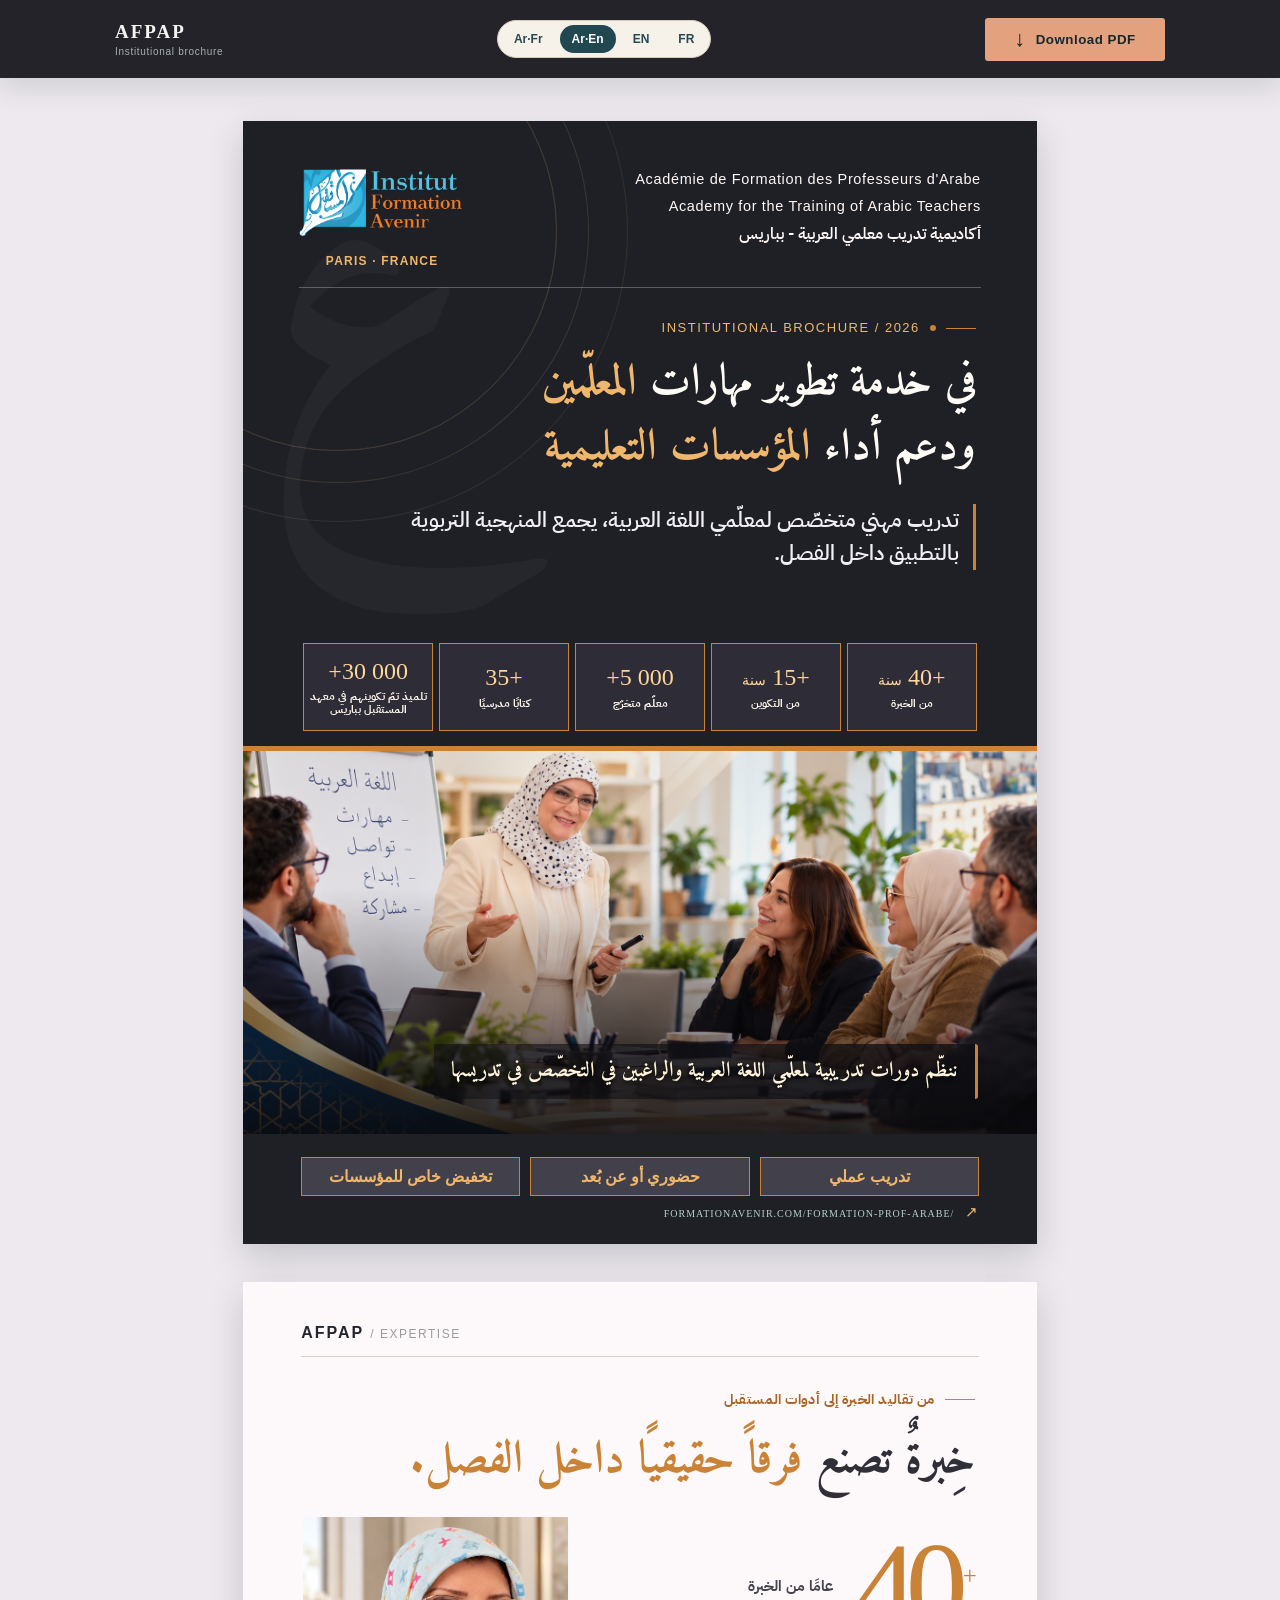
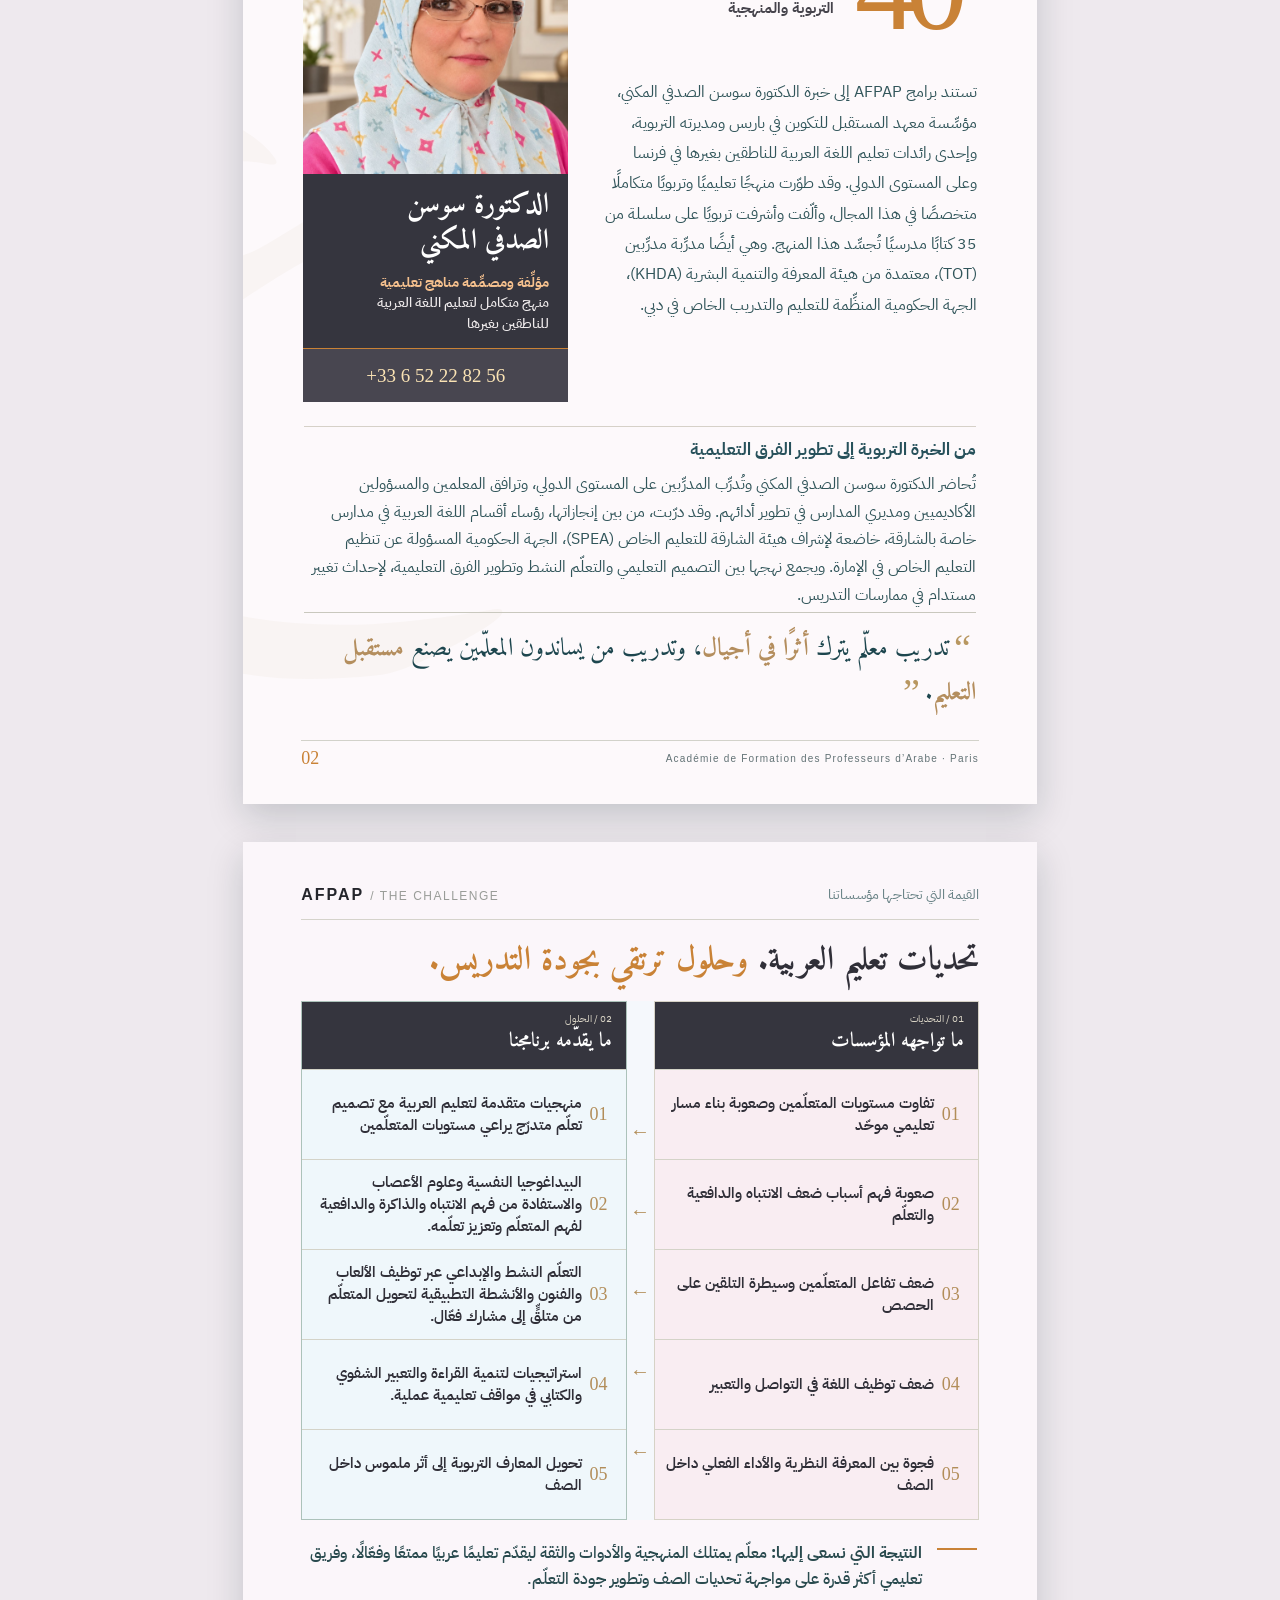
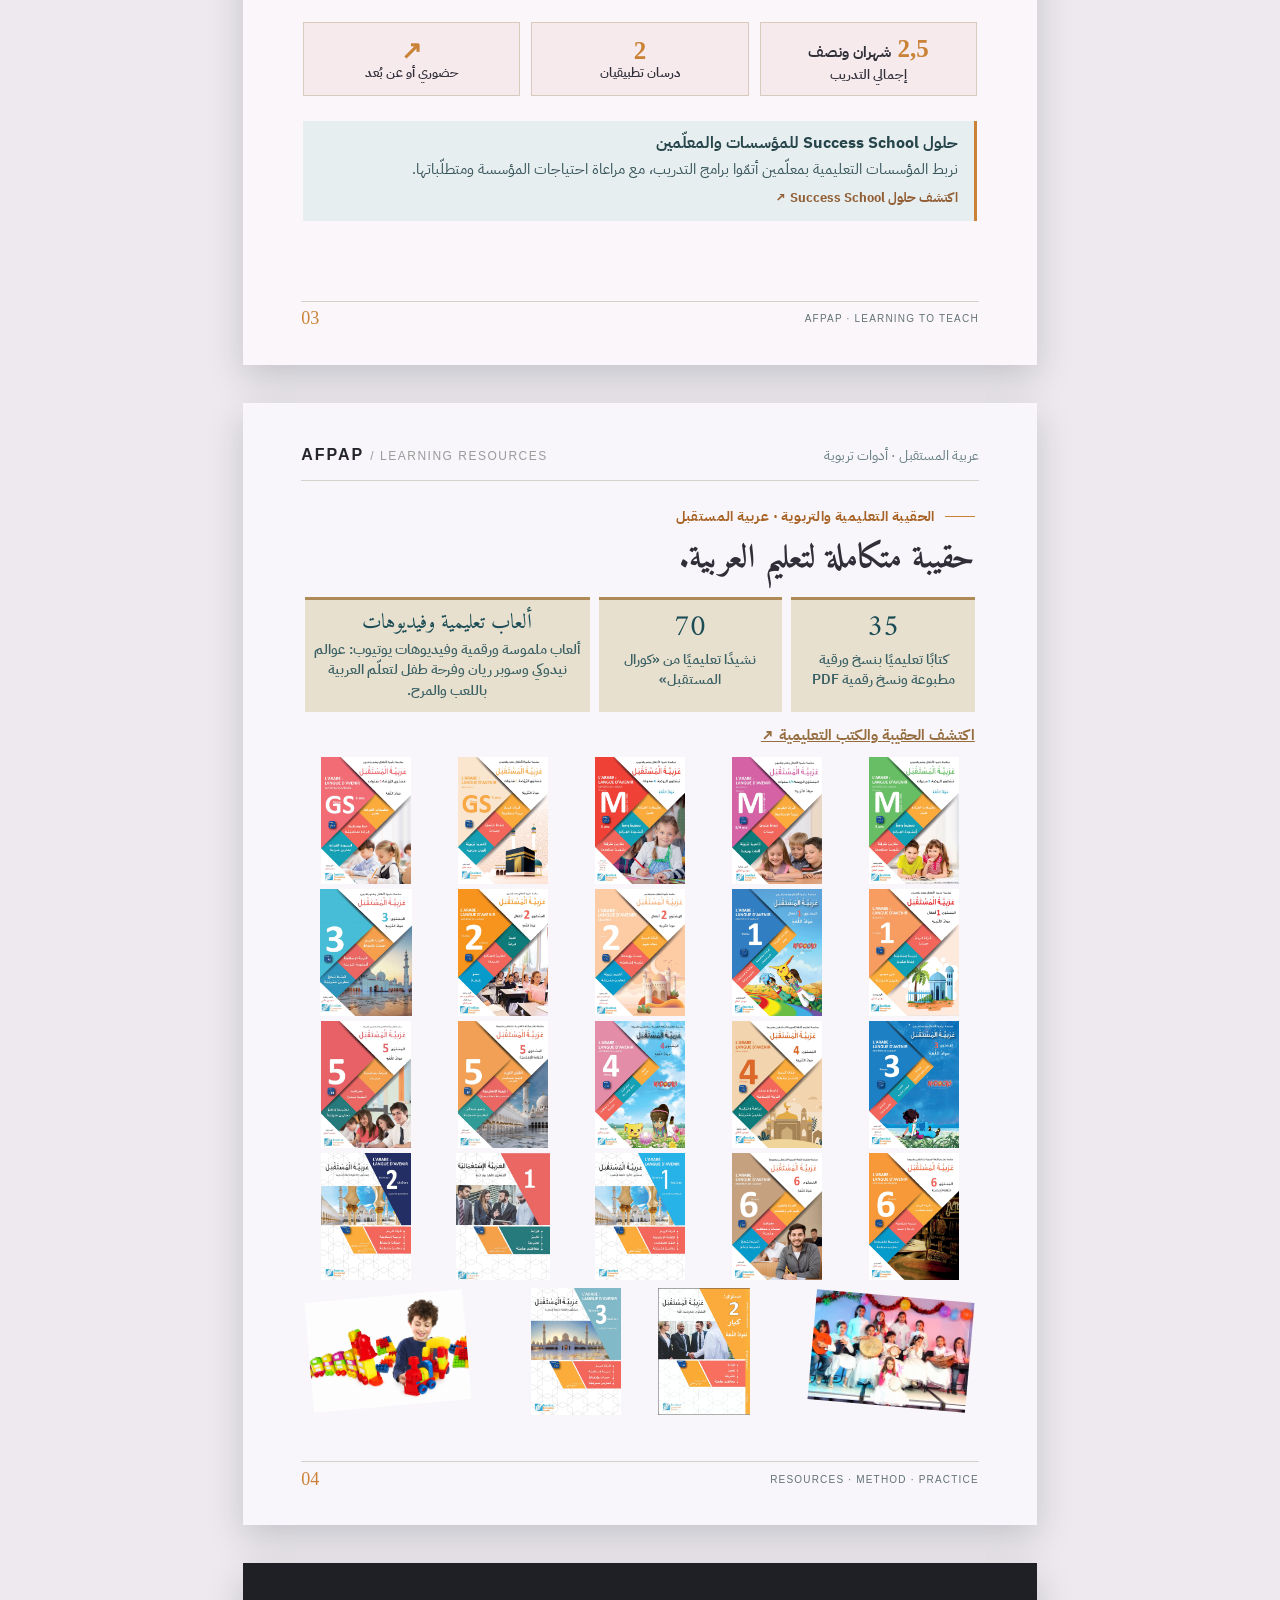
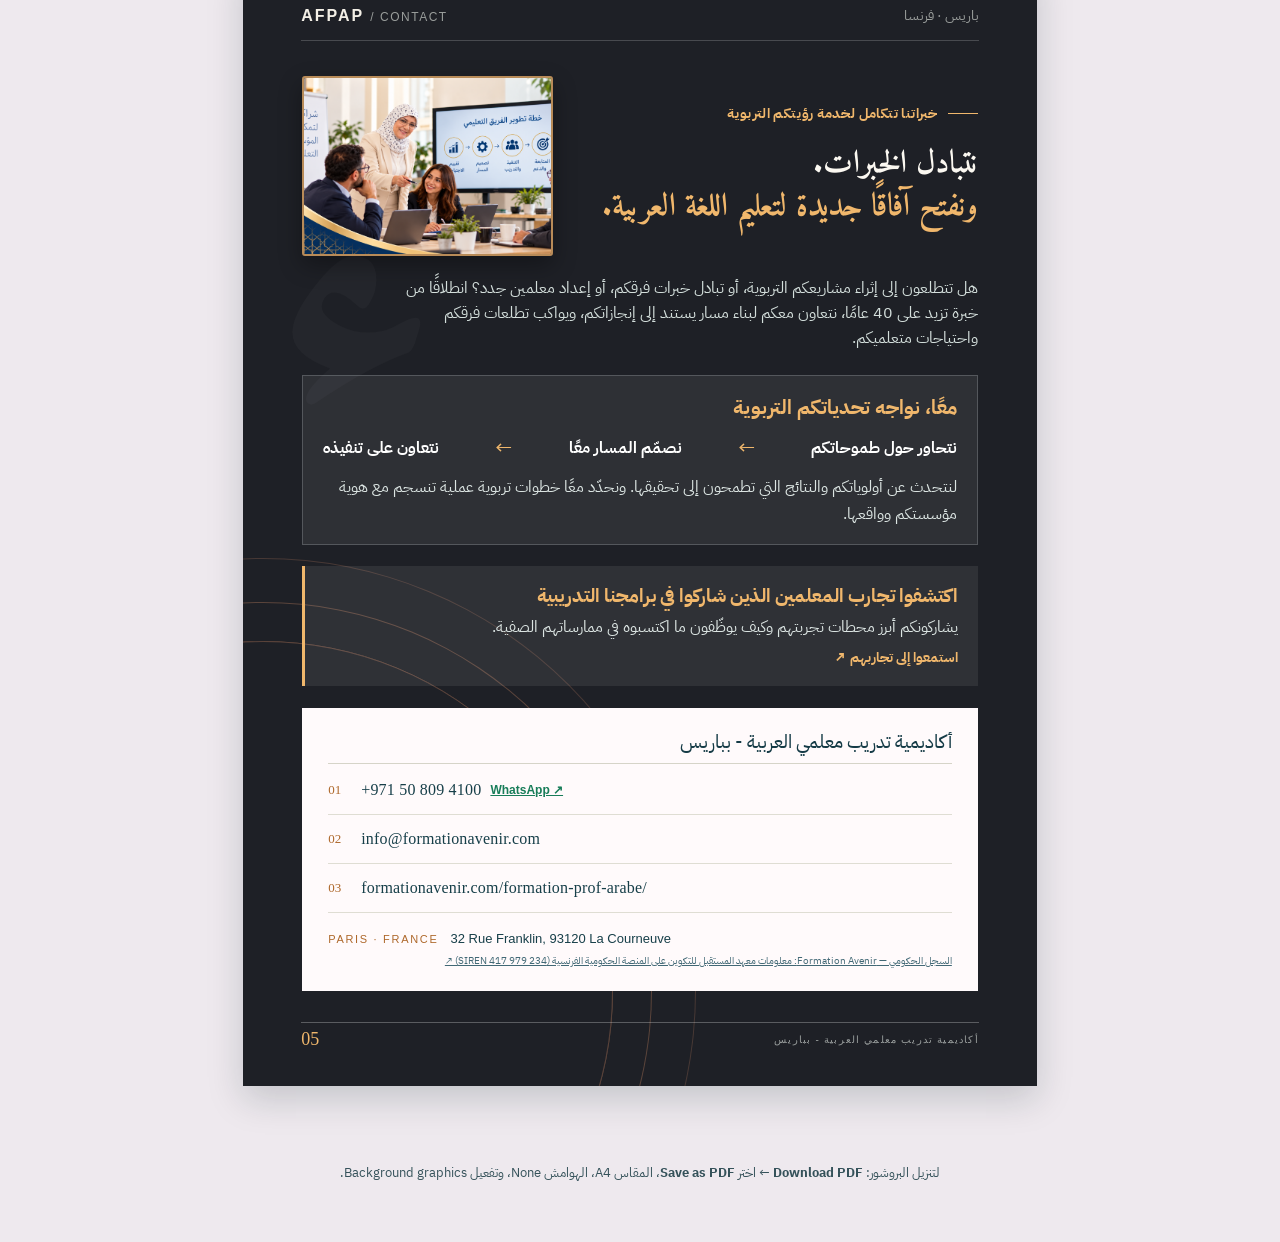
==== en/index.html @ b5920f33 "Fix Arabic number order and shorten fifth cover indicator" ====
<!doctype html>
<html lang="ar" dir="rtl">
	<head>
		<meta charset="utf-8" />
		<meta name="viewport" content="width=device-width, initial-scale=1" />
		<meta name="theme-color" content="#102e38" />
		<meta
			name="description"
			content="البروشور المؤسسي لأكاديمية AFPAP لتدريب معلّمي اللغة العربية في فرنسا."
		/>
		<title>AFPAP-Brochure-AR-EN</title>
		<link rel="stylesheet" href="../style.css" />
	</head>
	<body>
		<!-- واجهة مشاهدة فقط: لا تظهر في ملف PDF -->
		<header class="viewer-bar" dir="ltr">
			<div class="viewer-brand">
				<span
					><strong>AFPAP</strong
					><small>Institutional brochure</small></span
				>
			</div>
			<nav class="language-switcher" aria-label="Brochure editions"><a href="../">Ar·Fr</a><a href="../en/" aria-current="page">Ar·En</a><a href="../english/">EN</a><a href="../fr/">FR</a></nav><div class="viewer-actions">
				<button class="download-btn" type="button" onclick="window.print()">
					<span aria-hidden="true">↓</span> Download PDF
				</button>
			</div>
		</header>
		<main class="brochure brochure--pricing-hidden brochure--programme-merged brochure--institutions-merged" aria-label="بروشور أكاديمية AFPAP">
			<!-- PAGE 1: COVER -->
			<section class="page cover" id="cover" aria-label="غلاف البروشور">
				<div class="cover-background-deco"></div>
				<header class="cover-topline">
          <div class="identity">
            <div class="identity-names">
              <span class="identity-name-fr" lang="fr">Académie de Formation des Professeurs d'Arabe</span>
              <span class="identity-name-en" lang="en">Academy for the Training of Arabic Teachers</span>
              <span class="identity-name-ar" lang="ar">أكاديمية تدريب معلمي العربية - بباريس</span>
            </div>
          </div>
          <div class="institutional-lockup">
            <span class="identity-mark"><img src="../assets/ifa-logo-mark.png" alt="شعار الأكاديمية AFPAP" /></span>
            <span class="identity-location">PARIS · FRANCE</span>
          </div>
        </header>
				<div class="cover-intro">
					<span class="kicker kicker--white"
						><i></i> INSTITUTIONAL BROCHURE / 2026</span
					>
					<h1>في خدمة تطوير مهارات <em>المعلّمين</em><br />ودعم أداء <em>المؤسسات التعليمية</em></h1>
					<div class="cover-intro-bottom">
						<span class="vertical-rule"></span>
						<p>
							تدريب مهني متخصّص لمعلّمي اللغة العربية، يجمع المنهجية التربوية
							بالتطبيق داخل الفصل.
						</p>
					</div>
				</div>
                <div class="cover-proof" lang="ar" aria-label="مؤشرات الخبرة التربوية"><div><strong>+40 <small>سنة</small></strong><span>من الخبرة</span></div><div><strong>+15 <small>سنة</small></strong><span>من التكوين</span></div><div><strong dir="ltr">+5&nbsp;000</strong><span>معلّم متخرّج</span></div><div><strong>+35</strong><span>كتابًا مدرسيًا</span></div><div><strong dir="ltr">+30&nbsp;000</strong><span>تلميذ تمّ تكوينهم في معهد المستقبل بباريس</span></div></div>
				<div
					class="cover-photo"
					role="img"
					aria-label="صورة توضيحية لورشة تدريب معلمين"
				>
					<div class="cover-photo-shade"></div>
					
					<div class="cover-photo-caption">
						<span>ننظّم دورات تدريبية لمعلّمي اللغة العربية والراغبين في التخصّص في تدريسها</span>
					</div>
				</div>
				<footer class="cover-footer">
					<div class="cover-modes"><span class="cover-feature">تدريب عملي</span><span class="cover-feature">حضوري أو عن بُعد</span><span class="cover-feature">تخفيض خاص للمؤسسات</span></div>
					<a class="cover-web" href="https://www.formationavenir.com/formation-prof-arabe/">FORMATIONAVENIR.COM/FORMATION-PROF-ARABE/ <span>↗</span></a>
				</footer>
			</section>

			<!-- PAGE 2: EXPERTISE -->
			<section
				class="page expertise paper-page"
				id="expertise"
				aria-label="الخبرة التربوية"
			>
				<div class="edge-letter" aria-hidden="true">ع</div>
				<div class="page-head">
					<div class="page-head-brand">AFPAP <span> / EXPERTISE</span></div>
					<span class="page-head-series"></span>
				</div>
				<div class="expertise-title">
					<span class="kicker">من تقاليد الخبرة إلى أدوات المستقبل</span>
					<h2>خِبرةٌ تصنع <em>فرقاً حقيقيًا داخل الفصل.</em></h2>
				</div>
				<div class="expertise-stage">
					<div class="founder-panel">
						
						<div class="founder-image-placeholder founder-photo" role="img" aria-label="الصورة الرسمية للدكتورة سوسن الصدفي المكني"></div>
						<div class="founder-name">
							<strong>الدكتورة سوسن<br />الصدفي المكني</strong><span class="founder-role"><span class="role-lead">مؤلِّفة ومصمِّمة مناهج تعليمية</span><br /><span class="role-detail">منهج متكامل لتعليم اللغة العربية<br />للناطقين بغيرها</span></span>
						</div><a class="founder-contact" href="tel:+33652228256" dir="ltr">+33 6 52 22 82 56</a></div><div class="expertise-copy">
						<div class="large-fact">
							<span>+</span><strong>40</strong>
							<p>عامًا من الخبرة<br />التربوية والمنهجية</p>
						</div>
						<p class="expertise-emphasis">تستند برامج AFPAP إلى خبرة الدكتورة سوسن الصدفي المكني، مؤسِّسة معهد المستقبل للتكوين في باريس ومديرته التربوية، وإحدى رائدات تعليم اللغة العربية للناطقين بغيرها في فرنسا وعلى المستوى الدولي. وقد طوّرت منهجًا تعليميًا وتربويًا متكاملًا متخصصًا في هذا المجال، وألّفت وأشرفت تربويًا على سلسلة من 35 كتابًا مدرسيًا تُجسِّد هذا المنهج. وهي أيضًا مدرِّبة مدرِّبين (TOT)، معتمدة من هيئة المعرفة والتنمية البشرية (KHDA)، الجهة الحكومية المنظِّمة للتعليم والتدريب الخاص في دبي.</p>
						
					</div>
				</div>
				<div class="founder-extra" lang="ar"><strong>من الخبرة التربوية إلى تطوير الفرق التعليمية</strong><p>تُحاضر الدكتورة سوسن الصدفي المكني وتُدرِّب المدرِّبين على المستوى الدولي، وترافق المعلمين والمسؤولين الأكاديميين ومديري المدارس في تطوير أدائهم. وقد درّبت، من بين إنجازاتها، رؤساء أقسام اللغة العربية في مدارس خاصة بالشارقة، خاضعة لإشراف هيئة الشارقة للتعليم الخاص (SPEA)، الجهة الحكومية المسؤولة عن تنظيم التعليم الخاص في الإمارة. ويجمع نهجها بين التصميم التعليمي والتعلّم النشط وتطوير الفرق التعليمية، لإحداث تغيير مستدام في ممارسات التدريس.</p></div><div class="editorial-note"><p><span class="quote-mark quote-mark--inline" aria-hidden="true">“</span>تدريب معلّم يترك <strong>أثرًا في أجيال</strong>، وتدريب من يساندون المعلّمين يصنع <strong>مستقبل التعليم</strong>.<span class="quote-mark quote-mark--inline" aria-hidden="true">”</span></p></div>
				<footer class="page-foot">
					<span>Académie de Formation des Professeurs d’Arabe · Paris</span
					><span class="page-counter"></span>
				</footer>
			</section>

			<!-- PAGE 3: CHALLENGE TO OUTCOME -->
			<section
				class="page challenges paper-page challenges--merged"
				id="challenges"
				aria-label="تحديات التعليم"
			>
				<div class="page-head">
					<div class="page-head-brand">AFPAP <span> / THE CHALLENGE</span></div>
					<span class="page-head-series"
						>القيمة التي تحتاجها مؤسساتنا</span
					>
				</div>
				<div class="challenges-intro"><h2>تحديات تعليم العربية. <em>وحلول ترتقي بجودة التدريس.</em></h2></div><div class="transformation-map"><div class="map-col map-col--before"><div class="map-header"><small>01 / التحديات</small><strong>ما تواجهه المؤسسات</strong></div><div class="map-entry"><b>01</b><span>تفاوت مستويات المتعلّمين وصعوبة بناء مسار تعليمي موحّد</span></div><div class="map-entry"><b>02</b><span>صعوبة فهم أسباب ضعف الانتباه والدافعية والتعلّم</span></div><div class="map-entry"><b>03</b><span>ضعف تفاعل المتعلّمين وسيطرة التلقين على الحصص</span></div><div class="map-entry"><b>04</b><span>ضعف توظيف اللغة في التواصل والتعبير</span></div><div class="map-entry"><b>05</b><span>فجوة بين المعرفة النظرية والأداء الفعلي داخل الصف</span></div></div><div class="map-spine" aria-hidden="true"><span>←</span><span>←</span><span>←</span><span>←</span><span>←</span></div><div class="map-col map-col--after"><div class="map-header"><small>02 / الحلول</small><strong>ما يقدّمه برنامجنا</strong></div><div class="map-entry"><b>01</b><span>منهجيات متقدمة لتعليم العربية مع تصميم تعلّم متدرّج يراعي مستويات المتعلّمين</span></div><div class="map-entry"><b>02</b><span>البيداغوجيا النفسية وعلوم الأعصاب والاستفادة من فهم الانتباه والذاكرة والدافعية لفهم المتعلّم وتعزيز تعلّمه.</span></div><div class="map-entry"><b>03</b><span>التعلّم النشط والإبداعي عبر توظيف الألعاب والفنون والأنشطة التطبيقية لتحويل المتعلّم من متلقٍّ إلى مشارك فعّال.</span></div><div class="map-entry"><b>04</b><span>استراتيجيات لتنمية القراءة والتعبير الشفوي والكتابي في مواقف تعليمية عملية.</span></div><div class="map-entry"><b>05</b><span>تحويل المعارف التربوية إلى أثر ملموس داخل الصف</span></div></div></div><div class="challenges-bottom"><div class="horizontal-accent"></div><p><strong>النتيجة التي نسعى إليها:</strong> معلّم يمتلك المنهجية والأدوات والثقة ليقدّم تعليمًا عربيًا ممتعًا وفعّالًا، وفريق تعليمي أكثر قدرة على مواجهة تحديات الصف وتطوير جودة التعلّم.</p></div><div class="merged-programme-facts"><div><div class="fact-primary"><b>2,5</b><span>شهران ونصف</span></div><span class="fact-caption">إجمالي التدريب</span></div><div><b>2</b><span>درسان تطبيقيان</span></div><div><b>↗</b><span>حضوري أو عن بُعد</span></div></div><div class="challenges-success-school"><strong>حلول Success School للمؤسسات والمعلّمين</strong><p>نربط المؤسسات التعليمية بمعلّمين أتمّوا برامج التدريب، مع مراعاة احتياجات المؤسسة ومتطلّباتها.</p><a href="https://success-school.net/school-solutions/" target="_blank" rel="noopener">اكتشف حلول Success School ↗</a></div><footer class="page-foot">
					<span>AFPAP · LEARNING TO TEACH</span
					><span class="page-counter"></span>
				</footer>
			</section>

			<!-- PAGE 4: PROGRAM -->
			<section class="page program" id="program" aria-label="برنامج مدته شهران ونصف">
				<div class="program-number-ghost" aria-hidden="true">2,5</div>
				<div class="page-head page-head--light">
					<div class="page-head-brand">AFPAP <span>/ THE PROGRAMME</span></div>
					<span class="page-head-series">التدريب المهني</span>
				</div>
				<div class="program-heading">
					<span class="kicker kicker--white"
						>التدريب من المعرفة إلى الممارسة</span
					>
					<h2>شهران ونصف.<br /><em>ورشات تطبيقية.</em><br />أثرٌ في كل حصة.</h2>
					<p>
						برنامج متخصص يربط أسس التربية الحديثة بمنهجية تدريس العربية للناطقين
						بغيرها، ويمنح كل مشارك فرصة تطبيق ما يتعلمه.
					</p>
				</div>
				<div class="curriculum-list">
					<article class="curriculum-item">
						<span>01</span>
						<div>
							<strong>منهجية تدريس اللغة العربية</strong>
							<p>بناء الحصة، وتسلسل المهارات، والتدرّج في تقديم المفاهيم.</p>
						</div>
					</article>
					<article class="curriculum-item">
						<span>02</span>
						<div>
							<strong>البيداغوجيا وعلم النفس التربوي</strong>
							<p>فهم احتياجات المتعلمين والفروق الفردية وتحفيز التفاعل.</p>
						</div>
					</article>
					<article class="curriculum-item">
						<span>03</span>
						<div>
							<strong>الكفايات اللغوية وأدوات الشرح</strong>
							<p>توظيف المعرفة اللغوية والترجمة عند الحاجة لتبسيط المحتوى.</p>
						</div>
					</article>
					<article class="curriculum-item">
						<span>04</span>
						<div>
							<strong>الأنشطة والوسائل التعليمية</strong>
							<p>إدارة التفاعل وتوظيف الألعاب والموارد والتمارين التربوية.</p>
						</div>
					</article>
					<article class="curriculum-item curriculum-item--highlight">
						<span>05</span>
						<div>
							<strong>التدريب التطبيقي: درسان مصغّران</strong>
							<p>
								يقدّم كل مشارك درسين عمليين ليختبر تقديم الحصة ومهاراته
								التدريسية.
							</p>
						</div>
					</article>
				</div>
				<div class="program-footerline">
					<span><b>شهران ونصف</b> إجمالي التدريب</span
					><span><b>2</b> درسان تطبيقيان</span
					><span><b>↗</b> حضوري أو عن بُعد</span>
				</div>
				<footer class="page-foot page-foot--light">
					<span>ARABIC TEACHER TRAINING</span
					><span class="page-counter"></span>
				</footer>
			</section>

			<!-- PAGE 5: TEACHING RESOURCES -->
			<section
				class="page resources paper-page"
				id="resources"
				aria-label="المنهجية والموارد"
			>
				<div class="page-head">
					<div class="page-head-brand">AFPAP <span>/ LEARNING RESOURCES</span></div>
					<span class="page-head-series">عربية المستقبل · أدوات تربوية</span>
				</div>
				<div class="resources-intro"><span class="kicker">الحقيبة التعليمية والتربوية · عربية المستقبل</span><h2>حقيبة متكاملة لتعليم العربية.</h2><div class="kit-facts"><div><strong>35</strong><span>كتابًا تعليميًا بنسخ ورقية مطبوعة ونسخ رقمية PDF</span></div><div><strong>70</strong><span>نشيدًا تعليميًا من «كورال المستقبل»</span></div><div><strong>ألعاب تعليمية وفيديوهات</strong><span>ألعاب ملموسة ورقمية وفيديوهات يوتيوب: عوالم نيدوكي وسوبر ريان وفرحة طفل لتعلّم العربية باللعب والمرح.</span></div></div><a class="resource-link" href="https://www.formationavenir.com/nos-manuels-scolaires/">اكتشف الحقيبة والكتب التعليمية ↗</a></div>
				<div class="resource-books resource-books--gallery" aria-label="أغلفة الكتب التعليمية الاثنان والعشرون"><div class="resources-book-main">
<div class="resource-book-cover collection-cover--01" role="img" aria-label="غلاف الكتاب 1"></div>
<div class="resource-book-cover collection-cover--02" role="img" aria-label="غلاف الكتاب 2"></div>
<div class="resource-book-cover collection-cover--03" role="img" aria-label="غلاف الكتاب 3"></div>
<div class="resource-book-cover collection-cover--04" role="img" aria-label="غلاف الكتاب 4"></div>
<div class="resource-book-cover collection-cover--05" role="img" aria-label="غلاف الكتاب 5"></div>
<div class="resource-book-cover collection-cover--06" role="img" aria-label="غلاف الكتاب 6"></div>
<div class="resource-book-cover collection-cover--07" role="img" aria-label="غلاف الكتاب 7"></div>
<div class="resource-book-cover collection-cover--08" role="img" aria-label="غلاف الكتاب 8"></div>
<div class="resource-book-cover collection-cover--09" role="img" aria-label="غلاف الكتاب 9"></div>
<div class="resource-book-cover collection-cover--10" role="img" aria-label="غلاف الكتاب 10"></div>
<div class="resource-book-cover collection-cover--11" role="img" aria-label="غلاف الكتاب 11"></div>
<div class="resource-book-cover collection-cover--12" role="img" aria-label="غلاف الكتاب 12"></div>
<div class="resource-book-cover collection-cover--13" role="img" aria-label="غلاف الكتاب 13"></div>
<div class="resource-book-cover collection-cover--14" role="img" aria-label="غلاف الكتاب 14"></div>
<div class="resource-book-cover collection-cover--15" role="img" aria-label="غلاف الكتاب 15"></div>
<div class="resource-book-cover collection-cover--16" role="img" aria-label="غلاف الكتاب 16"></div>
<div class="resource-book-cover collection-cover--17" role="img" aria-label="غلاف الكتاب 17"></div>
<div class="resource-book-cover collection-cover--18" role="img" aria-label="غلاف الكتاب 18"></div>
<div class="resource-book-cover collection-cover--19" role="img" aria-label="غلاف الكتاب 19"></div>
<div class="resource-book-cover collection-cover--20" role="img" aria-label="غلاف الكتاب 20"></div>
</div><div class="resources-gallery-last"><div class="resources-side-art resources-side-art--songs" role="img" aria-label="صورة أناشيد كورال المستقبل"></div><div class="resources-final-books"><div class="resource-book-cover collection-cover--21" role="img" aria-label="غلاف الكتاب 21"></div><div class="resource-book-cover collection-cover--22" role="img" aria-label="غلاف الكتاب 22"></div></div><div class="resources-side-art resources-side-art--game" role="img" aria-label="صورة لعبة فرحة طفل"></div></div></div>
				</div>
				
				<footer class="page-foot">
					<span>RESOURCES · METHOD · PRACTICE</span
					><span class="page-counter"></span>
				</footer>
			</section>
			<!-- PAGE 6: INSTITUTIONAL OFFER -->
			<section
				class="page institutions paper-page"
				id="institutions"
				aria-label="عرض المؤسسات"
			>
				<div class="page-head">
					<div class="page-head-brand">
						AFPAP <span>/ FOR INSTITUTIONS</span>
					</div>
					<span class="page-head-series">تدريب الفرق التعليمية</span>
				</div>
				<div class="institutions-hero">
					<div class="institutions-hero-copy">
						<span class="kicker">عرض مخصص للمؤسسات التعليمية</span>
						<h2>
							لا نكوّن معلّمًا<br />فقط؛ <em>نطوّر<br />فريقًا كاملًا.</em>
						</h2>
						<p>
							للمدارس والجمعيات والمعاهد التي تريد رفع كفاءة معلّمي العربية
							الحاليين أو إعداد معلّمين جدد بمنهجية واضحة ومشتركة.
						</p>
					</div>
					<div class="institution-image">
						<img
							src="../assets/institution-team-demo.webp"
							alt="صورة توضيحية لفريق تربوي في جلسة تخطيط"
						/><span>التطوير يبدأ من الفريق</span>
					</div>
				</div>
				<div class="institution-benefits">
					<div>
						<span>01</span><strong>تدريب جماعي</strong>
						<p>تدريب فريق المعلمين وفق احتياجات المؤسسة.</p>
					</div>
					<div>
						<span>02</span><strong>تطبيق تربوي</strong>
						<p>تطبيق عملي مع موارد تعليمية ومرافقة بحسب العرض المتفق عليه.</p>
					</div>
					<div>
						<span>03</span><strong>تخفيض مالي للمؤسسات</strong>
						<p>تخفيضات خاصة للمؤسسات التعليمية، مع إمكانية التقسيط على أربع دفعات.</p>
					</div>
				</div>
				<div class="institution-process">
					<span class="process-label">كيف تبدأ الشراكة؟</span>
					<div>
						<b>نحدّد الاحتياج</b><i>←</i><b>نجمع عدد المشاركين</b><i>←</i
						><b>نبدأ التدريب</b>
					</div>
				<p class="secondary-contact">للتواصل: <a href="tel:+971508094100" dir="ltr">+971 50 809 4100</a> <a href="https://wa.me/971508094100" target="_blank" rel="noopener">WhatsApp ↗</a></p></div>
				<div class="institution-cta school-solutions"><strong>حلول Success School للمؤسسات والمعلّمين</strong><div class="solutions-description"><h3>توظيف معلّمين مؤهّلين</h3><p>نساعد المدارس والمعاهد والمؤسسات التعليمية في العثور على معلّمي لغة عربية مؤهّلين، من خلال ربطها بمعلّمين أتمّوا برامج التدريب، مع مراعاة احتياجات كل مؤسسة ومتطلّباتها.</p></div><a href="https://success-school.net/school-solutions/">اكتشف حلول Success School بالتفصيل ↗</a></div>
				<footer class="page-foot">
					<span>ONE PROGRAMME · ONE TEAM · REAL IMPACT</span
					><span class="page-counter"></span>
				</footer>
			</section>

			<!-- PAGE 7: PRICE -->
			<section
				class="page pricing paper-page"
				id="pricing"
				aria-label="أسعار المؤسسات"
			>
				<div class="page-head">
					<div class="page-head-brand">
						AFPAP <span>/ INSTITUTIONAL PRICING</span>
					</div>
					<span class="page-head-series">عرض التسجيل الجماعي</span>
				</div>
				<div class="pricing-heading">
					<span class="kicker">أسعار التدريب للمؤسسات التعليمية</span>
					<h2>كلما كبر عدد المتأهلين،<br /><em>أصبح السعر أوفر.</em></h2>
					<p>
						هذه الأسعار مخصّصة للمؤسسات التعليمية، وتُحتسب لكل مشارك من المؤسسة نفسها، مع إمكانية السداد على
						أربع دفعات.
					</p>
				</div>
				<div
					class="price-grid"
					role="table"
					aria-label="أسعار تدريب معلمي العربية للمؤسسات"
				>
					<div class="price-row price-header" role="row">
						<div role="columnheader">عدد المشاركين</div>
						<div role="columnheader">سعر الشخص</div>
						<div role="columnheader" class="installment-header">أربع دفعات</div>
					</div>
					<div class="price-row" role="row">
						<div role="cell"><strong>1–3</strong><small>مشاركين</small></div>
						<div role="cell">
							<strong>880 <span>€</span></strong>
						</div>
						<div role="cell">4 × <b>220 €</b></div>
					</div>
					<div class="price-row" role="row">
						<div role="cell"><strong>4</strong><small>مشاركين</small></div>
						<div role="cell">
							<strong>800 <span>€</span></strong>
						</div>
						<div role="cell">4 × <b>200 €</b></div>
					</div>
					<div class="price-row" role="row">
						<div role="cell"><strong>5</strong><small>مشاركين</small></div>
						<div role="cell">
							<strong>700 <span>€</span></strong>
						</div>
						<div role="cell">4 × <b>175 €</b></div>
					</div>
					<div class="price-row price-row--feature" role="row">
						<div role="cell">
							<strong>6+</strong><small>مشاركين أو أكثر</small>
						</div>
						<div role="cell">
							<strong>600 <span>€</span></strong>
						</div>
						<div role="cell">4 × <b>150 €</b></div>
					</div>
				</div>
				<div class="pricing-feature">
					<span class="pricing-asterisk">↗</span>
					<div>
						<strong>حتى 280 € أقل لكل مشارك</strong>
						<p>
							مقارنة بسعر فئة 1–3 عند تسجيل ستة مشاركين أو أكثر من المؤسسة
							نفسها.
						</p>
					</div>
				</div>
				
				<footer class="page-foot">
					<span>INVEST IN YOUR TEACHERS</span
					><span class="page-counter"></span>
				</footer>
			</section>

			<!-- PAGE 8: CONTACT -->
			<section
				class="page contact"
				id="contact"
				aria-label="التواصل مع الأكاديمية"
			>
				<div class="contact-arc" aria-hidden="true"></div>
				<div class="contact-decoration" aria-hidden="true">ء</div>
				<header class="page-head page-head--light">
					<div class="page-head-brand">AFPAP <span>/ CONTACT</span></div>
					<span class="page-head-series">باريس · فرنسا</span>
				</header>
				<div class="contact-heading"><div class="contact-hero-copy"><span class="kicker kicker--white">خبراتنا تتكامل لخدمة رؤيتكم التربوية</span><h2>نتبادل الخبرات.<br /><em>ونفتح آفاقًا جديدة لتعليم اللغة العربية.</em></h2></div><div class="contact-team-photo"><img src="../assets/institution-team-demo.webp" alt="فريق معلّمي العربية في جلسة عمل" /></div><p>هل تتطلعون إلى إثراء مشاريعكم التربوية، أو تبادل خبرات فرقكم، أو إعداد معلمين جدد؟ انطلاقًا من خبرة تزيد على 40 عامًا، نتعاون معكم لبناء مسار يستند إلى إنجازاتكم، ويواكب تطلعات فرقكم واحتياجات متعلميكم.</p></div><div class="contact-partnership-process"><strong>معًا، نواجه تحدياتكم التربوية</strong><div class="partnership-steps"><b>نتحاور حول طموحاتكم</b><i>←</i><b>نصمّم المسار معًا</b><i>←</i><b>نتعاون على تنفيذه</b></div><p>لنتحدث عن أولوياتكم والنتائج التي تطمحون إلى تحقيقها. ونحدّد معًا خطوات تربوية عملية تنسجم مع هوية مؤسستكم وواقعها.</p></div><div class="contact-testimonials"><strong>اكتشفوا تجارب المعلمين الذين شاركوا في برامجنا التدريبية</strong><p>يشاركونكم أبرز محطات تجربتهم وكيف يوظّفون ما اكتسبوه في ممارساتهم الصفية.</p><a href="https://www.formationavenir.com/formation-prof-arabe/#temoignages" target="_blank" rel="noopener">استمعوا إلى تجاربهم ↗</a></div><div class="contact-card">
					<div class="contact-card-top"><span class="brand-small" lang="ar">أكاديمية تدريب معلمي العربية - بباريس</span></div>
					<div class="contact-line" dir="ltr"><span>01</span><a href="tel:+971508094100" style="color:inherit;text-decoration:none"><strong>+971 50 809 4100</strong></a><a class="whatsapp-label" href="https://wa.me/971508094100" target="_blank" rel="noopener" style="font:700 12px Arial,sans-serif;color:#187d59;white-space:nowrap">WhatsApp ↗</a></div>
					<a
						class="contact-line"
						href="mailto:info@formationavenir.com"
						dir="ltr"
						><span>02</span><strong>info@formationavenir.com</strong></a
					><a
						class="contact-line website-line"
						href="https://www.formationavenir.com/formation-prof-arabe/"
						target="_blank"
						rel="noopener"
						dir="ltr"
						><span>03</span
						><strong>formationavenir.com/formation-prof-arabe/</strong></a
					>
					<div class="contact-address"><div class="contact-address-heading"><span>PARIS · FRANCE</span><strong>32 Rue Franklin, 93120 La Courneuve</strong></div><a class="legal-register" href="https://annuaire-entreprises.data.gouv.fr/entreprise/formation-avenir-417979234">السجل الحكومي — Formation Avenir: معلومات معهد المستقبل للتكوين على المنصة الحكومية الفرنسية (SIREN 417 979 234) ↗</a></div>
				</div>
				<footer class="page-foot page-foot--light">
					<span>أكاديمية تدريب معلمي العربية - بباريس</span
					><span class="page-counter"></span>
				</footer>
			</section>
		</main>
		<div class="screen-help">
			لتنزيل البروشور: <strong>Download PDF</strong> ← اختر
			<strong>Save as PDF</strong>، المقاس A4، الهوامش None، وتفعيل Background
			graphics.
		</div>
	</body>
</html>
---- style.css ----
/* ============================================================================
  AFPAP — INSTITUTIONAL BROCHURE / CODE EDITION
  Change global design tokens here. Change ALL page texts in index.html.
  PDF: Chrome / Edge > Print > Save as PDF / A4 / None / Background graphics.
  Add a page by duplicating <section class="page"> in index.html.
  Numbering is AUTOMATIC via CSS counters.
============================================================================ */
@import url('https://fonts.googleapis.com/css2?family=Amiri:wght@400;700&family=IBM+Plex+Sans+Arabic:wght@300;400;500;600;700&display=swap');

/* ORIGINAL COLOR VALUES — preserved for rollback; inactive mappings.
   #102f39 => #24252b
   #09242e => #1e2026
   #245760 => #45434b
   #4e938d => #797a84
   #f6f1e7 => #fcf5f6
   #faf8f3 => #fdf9fb
   #bc985e => #d88e68
   #d5bb82 => #e6ad8c
   #fffdfa => #fffafb
   #18333b => #302f38
   #697a7b => #686571
   #d9d4c8 => #e8dce3
   #cbd0cc => #eee9ee
   #101d23 => #232329
   #f9f7f1 => #faf6fa
   #f8f7f1 => #f5f8fc
   #f0ede4 => #f8eaf0
   #f7f8f2 => #eff7fb
   #f4f0e6 => #faf4f8
   #fbf9f4 => #fdf9fb
   #e3e2d8 => #f5eaf1
   #e9e3d6 => #faeaf0
   #e9dcc3 => #f9e3df
   #e5e9e2 => #edf5f9
   #234d53 => #3e3c46
   #234d54 => #3e3c46
   #173d46 => #35343c
   #133b43 => #35343c
   #34535a => #52505d
   #205b59 => #52505d
   #244650 => #45434e
   #092833 => #24252d
   #d7b778 => #e4a17e
   #efd5a4 => #f3c5a8
   #d6b67a => #e8ad8d
   #ba995e => #d99170
   #e0bf83 => #eeb493
   #e6c18b => #f0bd9c
   #d6ba83 => #e8ae8d
   #d7b575 => #eaae8a
   #d8b477 => #e8ab85
   #c3a26a => #d99979
   #e7c98c => #f4bc99
   #bd985e => #d99270
   #b49467 => #d99c7b
   #c9ac7d => #e2a484
   #d0aa6e => #e3a17e
   #d1b17a => #e7ab8d
   #e5be80 => #e8ab87
   #ddb77d => #ecaa89
   #d9e1dd => #f1eff3
   #b9cbc7 => #e7e5ec
   #1b3e46 => #42404a
   #294b51 => #45434b
   #194c53 => #44434e
   #426e6e => #686b7a
*/
:root{
  --deep:#24252b;
  --deepest:#1e2026;
  --pine:#45434b;
  --turquoise:#797a84;
  --cream:#fcf5f6;
  --paper:#fdf9fb;
  --bronze:#d88e68;
  --gold:#e6ad8c;
  --light:#fffafb;
  --ink:#302f38;
  --muted:#686571;
  --border:#e8dce3;
  --font-body:'IBM Plex Sans Arabic','Noto Sans Arabic',sans-serif;
  --font-display:'Amiri','Noto Naskh Arabic',serif;
}
*{box-sizing:border-box}
html{scroll-behavior:smooth}
body{margin:0;background:#eee9ee;color:var(--ink);font-family:var(--font-body);text-rendering:optimizeLegibility;-webkit-font-smoothing:antialiased}
.viewer-bar{position:sticky;z-index:80;top:0;height:78px;background:#232329;color:#f3f4f1;display:flex;align-items:center;justify-content:space-between;padding:0 max(calc((100vw - 1050px)/2),26px);box-shadow:0 10px 28px #10293123;font-family:Arial,sans-serif}
.viewer-brand{display:flex;align-items:center;gap:14px}.viewer-monogram{width:40px;height:40px;border:1px solid #d99c7b;display:flex;align-items:center;justify-content:center;font-family:Georgia,serif;font-size:26px}.viewer-monogram span{color:#d99c7b}.viewer-brand strong{font-family:Georgia,serif;font-size:19px;letter-spacing:2px;display:block}.viewer-brand small{display:block;color:#a7b0b0;font-size:10px;margin-top:3px;letter-spacing:.7px}.viewer-actions{display:flex;align-items:center;gap:26px}.viewer-hint{color:#aeb9b8;letter-spacing:.6px;font-size:11px}.download-btn{border:0;background:#e4a17e;color:#14282f;min-width:180px;height:43px;border-radius:3px;font-family:Arial,sans-serif;font-weight:700;letter-spacing:.5px;cursor:pointer;display:flex;align-items:center;justify-content:center;gap:10px}.download-btn:hover{background:#f3c5a8}.download-btn span{font-size:22px;font-weight:400;line-height:1}
.brochure{counter-reset:brochurePage;padding:43px 16px 60px;display:flex;align-items:center;flex-direction:column;gap:38px}
.page{counter-increment:brochurePage;display:block;position:relative;width:210mm;height:297mm;flex-shrink:0;overflow:hidden;background:var(--paper);color:var(--ink);box-shadow:0 13px 34px #0a22292e;isolation:isolate}
.page-counter::before{content:counter(brochurePage,decimal-leading-zero)}
.paper-page{background:var(--paper)}
.page-head{position:relative;z-index:3;margin:0 58px;padding:42px 0 14px;display:flex;align-items:center;justify-content:space-between;direction:ltr;border-bottom:1px solid #d5d3cb;font-family:Arial,sans-serif;color:var(--deep)}
.page-head-brand{font-size:16px;font-weight:700;letter-spacing:2px}.page-head-brand span{font-size:10px;font-weight:500;letter-spacing:1.5px;color:#999c98}
.page-head-series{font-family:var(--font-body);font-size:11px;color:#668084;direction:rtl;letter-spacing:0}
.page-head--light{color:#f3efe6;border-color:#ffffff30}.page-head--light .page-head-brand span,.page-head--light .page-head-series{color:#d9ded8a8}
.page-foot{position:absolute;bottom:29px;right:58px;left:58px;z-index:10;height:35px;display:flex;align-items:center;justify-content:space-between;flex-direction:row-reverse;direction:ltr;border-top:1px solid #d2d2ca;color:#627275;font-family:Arial,sans-serif;font-size:9px;letter-spacing:1.2px}.page-counter{font-family:Georgia,serif;color:var(--bronze);font-size:18px;letter-spacing:0}
.page-foot--light{color:#e0e7e3a0;border-color:#fff4}.page-foot--light .page-counter{color:#dfc48c}
.kicker{display:flex;align-items:center;gap:10px;color:#9a774a;font-weight:700;font-size:12px;letter-spacing:.4px}.kicker::before{content:'';display:inline-block;height:1px;width:30px;background:var(--bronze)}.kicker--white{color:#e8ae8d}.kicker--white::before{background:#b99a62}
.page h2,.cover h1{font-family:var(--font-display);font-weight:700;letter-spacing:-.8px;margin:0}.page h2 em,.cover h1 em{font-style:normal;color:var(--bronze)}
.page p{margin:0}
/* ------------------ COVER ------------------ */
.cover{background:var(--deepest);color:white}
.cover-background-deco{position:absolute;top:-110px;left:-126px;height:440px;width:440px;border:1px solid #cda86f35;border-radius:50%;box-shadow:0 0 0 31px #1e2026,0 0 0 32px #cda86f2a,0 0 0 70px #1e2026,0 0 0 71px #cda86f20;pointer-events:none}
.cover::after{content:'ع';position:absolute;top:14px;left:18px;font-family:var(--font-display);font-weight:700;font-size:390px;color:#ffffff08;line-height:1;pointer-events:none}
.cover-topline{position:relative;z-index:2;margin:0 56px;padding-top:44px;display:flex;justify-content:space-between;direction:rtl;align-items:center;border-bottom:1px solid #ffffff46;padding-bottom:22px}
.identity{display:flex;align-items:center;gap:14px;direction:ltr}.identity-mark{width:57px;height:58px;display:flex;align-items:center;justify-content:center;border:1px solid #d2b57c82;border-radius:50%;color:#d4b578;font-family:var(--font-display);font-size:47px;padding-bottom:4px}.identity strong{display:block;font-family:Georgia,serif;font-size:23px;letter-spacing:3px;color:#fcf9f1;line-height:1}.identity small{display:block;font-family:Arial,sans-serif;max-width:204px;font-size:8px;line-height:1.55;color:#d3cfc4;letter-spacing:.6px;margin-top:8px}.institutional-lockup{font-family:Georgia,serif;text-align:left;direction:ltr;font-size:12px;letter-spacing:1.8px;line-height:1.9;color:#f4ede0}.institutional-lockup span{font-size:9px;color:#c6ae7c;letter-spacing:3px}
.cover-intro{position:absolute;top:160px;right:61px;left:61px;z-index:2}.cover-intro .kicker{font:10px Arial,sans-serif;letter-spacing:1.5px}.cover-intro .kicker i{height:6px;width:6px;border-radius:100%;background:#e2a484}
.cover h1{font-size:59px;line-height:1.27;margin-top:14px;color:#fffcf5;text-shadow:0 1px #1e2026}.cover h1 em{color:#e8ab85}.cover h1>span{color:#e8ab85}
.cover-intro-bottom{margin-top:18px;display:flex;align-items:flex-start;gap:16px;max-width:492px}.vertical-rule{width:3px;flex:none;background:#c2a16c;height:51px;margin-top:6px}.cover-intro-bottom p{font-size:13.5px;line-height:2;color:#f1eff3;font-weight:400}
.cover-photo{position:absolute;top:640px;bottom:103px;left:0;right:0;background-image:url('assets/cover-workshop-demo.webp');background-size:cover;background-position:center center;border-top:5px solid #c6a46e}
.cover-photo-shade{position:absolute;inset:0;background:linear-gradient(180deg,rgba(5,29,37,.13),transparent 36%,rgba(7,30,38,.8) 97%)}
.floating-seal{position:absolute;top:-51px;left:58px;width:149px;height:149px;z-index:3;border-radius:100%;background:#eaae8a;border:9px solid var(--deepest);box-shadow:0 0 0 1px #eaae8a;display:flex;align-items:center;justify-content:center;flex-direction:column;color:#0d2c35;line-height:1}.floating-seal b{font:60px Georgia,serif;letter-spacing:-5px}.floating-seal span{font-size:15px;text-align:center;font-weight:700;line-height:1.25;margin-top:6px}
.cover-photo-caption{position:absolute;right:59px;bottom:28px;color:white}.cover-photo-caption span{display:block;font-size:11px;color:#ecd3a7;letter-spacing:.4px;margin-bottom:8px}.cover-photo-caption b{font-weight:600;font-size:16px}
.cover-footer{position:absolute;height:103px;bottom:0;right:0;left:0;background:var(--deepest);display:flex;flex-direction:column;gap:9px;justify-content:center;padding:0 58px}.cover-modes{display:flex;align-items:center;gap:11px;font-size:11px;white-space:nowrap}.cover-modes span{font:12px Georgia,serif;color:#e3a17e}.cover-modes i{height:3px;width:3px;background:#dbc193;border-radius:50%}.cover-web{font:10px Georgia,serif;letter-spacing:2.5px;color:#b9d1cd;direction:ltr;text-align:right}.cover-web span{color:#e7ab8d;font-size:15px;margin-left:7px}
.identity-mark{border:0;border-radius:2px;overflow:hidden;background:#fdfcf6;width:57px;height:62px;padding:4px;flex:none}.identity-mark img{height:100%;width:100%;object-fit:contain}
/* ------------------ EXPERTISE ------------------ */
.expertise .edge-letter{position:absolute;font:600px var(--font-display);top:42px;left:-176px;color:#bca77c10;pointer-events:none}
.expertise-title{position:relative;padding:37px 62px 0}.expertise h2{font-size:60px;line-height:1.16;margin-top:9px}.expertise-stage{position:relative;display:grid;grid-template-columns:265px 1fr;gap:35px;direction:ltr;margin:28px 60px 0;min-height:478px}
.founder-panel{direction:rtl;background:#f5eaf1;position:relative;height:485px;overflow:hidden}.founder-panel-tag{position:absolute;top:18px;right:19px;background:#35343c;color:#f8f1df;padding:5px 11px;z-index:2;font-size:10px}.founder-image-placeholder{height:346px;background:radial-gradient(circle at 52% 43%,#d9d7c8 0 30%,#bfc7bf 100%);display:flex;align-items:center;justify-content:center;flex-direction:column;gap:9px;color:#506c70;text-align:center}.portrait-icon{font:100px var(--font-display);opacity:.55;height:93px;line-height:1}.founder-image-placeholder strong{font-weight:600;font-size:14px;line-height:1.8}.founder-image-placeholder small{font-size:10px;opacity:.8}.founder-image-placeholder{position:relative;overflow:hidden}.founder-image-placeholder img{position:absolute;inset:0;width:100%;height:100%;object-fit:cover;z-index:2}
.founder-name{background:var(--deep);height:139px;color:white;padding:19px 21px}.founder-name small{font-size:10px;color:#d6b981;display:block}.founder-name strong{font-family:var(--font-display);font-size:29px;font-weight:700;line-height:1.37;display:block;margin-top:3px}
.expertise-copy{direction:rtl;padding-top:9px}.large-fact{height:142px;display:flex;align-items:baseline;gap:6px;position:relative}.large-fact>span{font:25px Georgia,serif;color:#c4a06c;position:relative;top:-45px}.large-fact strong{font:124px Georgia,serif;letter-spacing:-11px;line-height:1;color:#ae8753;direction:ltr}.large-fact p{font-size:15px;line-height:1.5;font-weight:700;color:#45434b;align-self:center;margin-right:15px}.expertise-copy .main-paragraph{font-size:14.2px;line-height:1.97;font-weight:600;color:#42404a;margin-top:8px}.expertise-copy>p:not(.main-paragraph){font-size:13.3px;line-height:2;color:#3e5657;margin-top:14px}.expertise-pills{display:flex;gap:6px;flex-wrap:wrap;margin-top:19px}.expertise-pills span{padding:9px 10px;background:#faeaf0;border-right:2px solid #d88e68;font-size:10.5px;font-weight:600}
.editorial-note{display:flex;align-items:center;gap:17px;position:absolute;bottom:89px;right:61px;left:61px;border-top:1px solid #c9c8be;padding-top:14px}.quote-mark{color:#b89760;font:65px Georgia,serif;line-height:1;height:45px}.editorial-note p{font-family:var(--font-display);font-size:25px;color:#1d464e}.editorial-note strong{color:#b48e5e}
/* ------------------ CHALLENGES ------------------ */
.challenges{background:#faf6fa}.challenges-intro{padding:33px 60px 0}.challenges h2{font-size:58px;line-height:1.24;margin-top:10px}.challenges-intro>p{font-size:14px;line-height:1.9;margin-top:11px;max-width:640px;color:#4f6463}
.transformation-map{margin:32px 58px 0;display:grid;grid-template-columns:1fr 34px 1fr;direction:rtl;gap:0;background:#f5f8fc}.map-col{min-width:0;border:1px solid #d6d2c6}.map-col--before{background:#f8eaf0}.map-col--after{background:#eff7fb;border-color:#acc2ba}.map-header{height:93px;padding:17px 19px;color:white;background:#52505d}.map-col--after .map-header{background:#52505d}.map-header small{display:block;color:#dbd6c7;font-size:10px;margin-bottom:8px}.map-header strong{font-family:var(--font-display);font-size:25px}.map-entry{height:105px;padding:14px 17px;border-top:1px solid #d4d3c8;display:flex;align-items:center;gap:13px}.map-entry b{color:#b28d59;font:20px Georgia,serif;direction:ltr;min-width:31px}.map-entry span{font-size:13px;line-height:1.8;font-weight:500}.map-spine{display:flex;flex-direction:column;align-items:center;justify-content:space-evenly;padding-top:82px;color:#b18c56;font-size:24px;font-family:Georgia,serif}
.challenges-bottom{margin:22px 60px 0;display:flex;gap:15px;align-items:flex-start}.horizontal-accent{height:2px;width:40px;flex:none;margin-top:13px;background:#b89865}.challenges-bottom p{font-size:13.4px;line-height:1.95;color:#294a4e;font-weight:500}.challenges-bottom small{display:block;font-weight:400;font-size:10px;color:#798583;margin-top:5px}
/* ------------------ PROGRAM ------------------ */
.program{background:var(--deepest);color:#fcf8ee}.program::before{content:'';position:absolute;top:0;left:0;width:290px;height:580px;background:linear-gradient(135deg,#2c5e63b8,#09242e00)}.program-number-ghost{position:absolute;left:-55px;top:60px;font:280px Georgia,serif;letter-spacing:-38px;color:#ffffff08;direction:ltr}
.program-heading{position:relative;padding:43px 62px 0;z-index:2}.program h2{color:#faf6ec;font-size:61px;line-height:1.18;margin-top:17px}.program h2 em{color:#d6b97e}.program-heading p{max-width:572px;font-size:14px;line-height:2;color:#c3d5d0;margin-top:11px}
.curriculum-list{margin:35px 63px 0;position:relative;z-index:3;display:grid;gap:0;border-top:1px solid #608084}.curriculum-item{display:flex;align-items:center;gap:24px;min-height:102px;border-bottom:1px solid #537077;padding:9px 3px}.curriculum-item>span{font:29px Georgia,serif;color:#d99979;min-width:54px;direction:ltr}.curriculum-item strong{font-size:17px;font-weight:600;color:#faf9f2;display:block}.curriculum-item p{font-size:12.2px;color:#e7e5ec;line-height:1.8;margin-top:2px}.curriculum-item--highlight{background:#3e3c46;margin:0 -17px;padding:10px 20px;border:1px solid #c3a16c5e}.curriculum-item--highlight strong{color:#f4bc99}
.program-footerline{display:grid;grid-template-columns:1fr 1fr 1fr;margin:27px 62px 0;border:1px solid #6e8b8980;height:60px;align-items:center}.program-footerline span{font-size:11px;text-align:center;color:#dce2da}.program-footerline span+span{border-right:1px solid #55716e}.program-footerline b{font:20px Georgia,serif;color:#d5b57a;margin-left:5px}
/* ------------------ RESOURCES ------------------ */
.resources{background:#faf4f8}.resources-intro{margin:37px 62px 0}.resources h2{font-size:63px;line-height:1.16;margin-top:9px}.resources-intro>p{font-size:13.7px;color:#4a6667;line-height:1.9;max-width:590px;margin-top:5px}
.resource-books{position:relative;direction:rtl;display:flex;gap:34px;align-items:flex-end;justify-content:center;margin:33px 52px 0;height:380px;background:linear-gradient(0deg,#dedaca 0px,#f5f1e8 24px,transparent 24px)}
.book{height:335px;width:185px;filter:drop-shadow(-13px 14px 9px #1e2a2b32);transform:perspective(900px) rotateY(-5deg);position:relative}.book::before{content:'';position:absolute;left:-12px;top:7px;bottom:8px;width:12px;background:#b8aea0;transform:skewY(29deg);box-shadow:inset -3px 0 2px #7f706453}.book--first{height:349px;z-index:2}.book--second{height:319px}.book--third{height:298px}.book-cover{height:100%;padding:16px;display:flex;align-items:center;flex-direction:column;text-align:center;position:relative;overflow:hidden;background:#44434e;color:#f7f0df;border:4px solid #eee3d3;box-shadow:0 0 0 1px #52717a inset}.book-cover::before{content:'';position:absolute;top:58px;right:-70px;height:170px;width:170px;border:1px solid #ceb57d8a;border-radius:50%;box-shadow:0 0 0 20px #0000,0 0 0 21px #ceb57d57,0 0 0 42px #0000,0 0 0 43px #ceb57d2e}.book--second .book-cover{background:#dfd2b6;color:#173b43;border-color:#f8f6eb}.book--third .book-cover{background:#686b7a}.book-cover img{position:absolute;inset:0;height:100%;width:100%;object-fit:cover;z-index:8}.book-cover-header{font:14px var(--font-display);border-bottom:1px solid currentColor;width:100%;padding-bottom:8px;position:relative;z-index:1}.book-symbol{font:105px var(--font-display);line-height:1.2;opacity:.5;margin-top:8px}.book-cover strong{font:29px var(--font-display);line-height:1.15;position:relative;z-index:1;margin-top:-4px}.book-cover>span{font-size:11px;position:relative;z-index:1;margin-top:14px}.book-cover small{font-size:8px;position:absolute;bottom:15px;right:12px;left:12px;opacity:.9;padding-top:7px;border-top:1px solid #ffffff66}
.resources-strip{margin:26px 61px 0;display:grid;grid-template-columns:repeat(3,1fr);border-top:1px solid #bdbbad;border-bottom:1px solid #bdbbad}.resources-strip div{display:flex;flex-direction:column;padding:15px 15px}.resources-strip div+div{border-right:1px solid #d6d0c4}.resources-strip b{font-size:14px;color:#214a51}.resources-strip span{font-size:10.5px;color:#6b7e7d;margin-top:6px;line-height:1.6}.resource-disclaimer{margin:17px 62px 0;display:flex;align-items:flex-start;gap:13px}.resource-disclaimer .asterisk{color:#bd945d;font-size:25px}.resource-disclaimer p{font-size:10.8px;line-height:1.9;color:#596b68}
/* ------------------ INSTITUTIONS ------------------ */
.institutions{background:#fdf9fb}.institutions-hero{margin:42px 59px 0;display:grid;grid-template-columns:1.06fr .94fr;gap:20px;align-items:start}.institutions-hero-copy{padding-top:2px}.institutions h2{font-size:57px;line-height:1.19;margin-top:17px}.institutions-hero-copy p{margin-top:13px;font-size:13.5px;line-height:1.97;color:#4b6668}.institution-image{height:368px;position:relative;overflow:hidden;background:#abbcba}.institution-image img{height:100%;width:100%;object-fit:cover;object-position:49% center}.institution-image::after{content:'';position:absolute;inset:45% 0 0;background:linear-gradient(0deg,#102f39bb,transparent)}.institution-image span{position:absolute;z-index:2;color:#fff;bottom:17px;right:17px;font-size:14px;font-weight:600}
.institution-benefits{display:grid;grid-template-columns:repeat(3,1fr);margin:47px 60px 0;border-top:1px solid #cad2cc;border-bottom:1px solid #cad2cc}.institution-benefits div{min-height:176px;padding:22px 16px}.institution-benefits div+div{border-right:1px solid #d6d8d3}.institution-benefits div span{font:24px Georgia,serif;color:#b69563;display:block;direction:ltr;text-align:right}.institution-benefits strong{display:block;margin-top:14px;font-family:var(--font-display);font-size:23px;color:#194651}.institution-benefits p{font-size:11.3px;line-height:1.85;color:#657778;margin-top:7px}
.institution-process{margin:43px 60px 0}.process-label{font-size:12px;color:#a4814f;font-weight:600}.institution-process>div{display:flex;align-items:center;gap:12px;justify-content:space-between;margin-top:20px}.institution-process b{font-size:14px;font-weight:600;color:#1b4750}.institution-process i{color:#ba9760;font-style:normal;font-size:19px}.institution-cta{margin:36px 60px 0;padding:19px 20px;background:#edf5f9;border-right:4px solid #b39767}.institution-cta span{font-size:14.2px;font-weight:600;line-height:1.9;color:#24565a}
/* ------------------ PRICING ------------------ */
.pricing{background:#faf6fa}.pricing-heading{margin:48px 60px 0}.pricing h2{font-size:60px;line-height:1.18;margin-top:13px}.pricing-heading>p{font-size:14.4px;color:#58706f;line-height:1.9;margin-top:9px}
.price-grid{margin:45px 60px 0;direction:rtl;border:1px solid #d0c8b9;overflow:hidden}.price-row{display:grid;grid-template-columns:1.12fr 1fr 1fr;min-height:99px;align-items:center;background:#fffafb;border-top:1px solid #e0dccf}.price-row>div{padding:12px 18px;display:flex;align-items:baseline;gap:6px;justify-content:center;flex-wrap:wrap}.price-row>div:first-child{justify-content:flex-start;padding-right:23px}.price-row>div+div{border-right:1px solid #e4ded2;height:100%;align-items:center}.price-header{min-height:57px;border:0;background:#35343c;color:#fbf6e9}.price-header>div{font-size:12px;font-weight:600;letter-spacing:.3px}.price-header>div+div{border-color:#f0eee82c}.price-row strong{font-family:Georgia,serif;font-size:34px;color:#1c454c;direction:ltr}.price-row div:first-child strong{font-size:35px}.price-row small{font-family:var(--font-body);font-size:10px;color:#798885}.price-row strong span{font-size:21px;color:#9a8c74}.price-row>div:last-child{font:18px Georgia,serif;direction:ltr;color:#576765}.price-row>div:last-child b{font-size:24px;color:#234e55;font-weight:600}.price-row--feature{background:#f9e3df;border-top:2px solid #b69c70}.price-row--feature strong,.price-row--feature>div:last-child b{color:#103b46}.price-row--feature small{color:#526966}
.pricing-feature{margin:29px 60px 0;padding:17px 22px;display:flex;align-items:center;gap:19px;background:#3e3c46;color:#fff}.pricing-asterisk{font:52px Georgia,serif;color:#ecaa89;line-height:1}.pricing-feature strong{display:block;font-family:var(--font-display);font-size:23px}.pricing-feature p{font-size:11.8px;line-height:1.8;margin-top:5px;color:#d3ddd7}.price-note{margin:22px 61px 0;font-size:11px;line-height:2;color:#6c7a78}
/* ------------------ CONTACT ------------------ */
.contact{background:var(--deepest);color:white}.contact-arc{position:absolute;left:-330px;bottom:-255px;width:700px;height:700px;border:1px solid #caad7947;border-radius:50%;box-shadow:0 0 0 38px #1e2026,0 0 0 39px #caad792e,0 0 0 82px #1e2026,0 0 0 83px #caad7925}.contact-decoration{position:absolute;left:18px;top:70px;font:500px var(--font-display);color:#ffffff07;line-height:1;pointer-events:none}.contact-heading{position:relative;z-index:2;margin:68px 60px 0}.contact h2{font-size:68px;line-height:1.19;color:#fbf8f1;margin-top:20px}.contact h2 em{color:#e8ad8d}.contact-heading>p{font-size:15px;line-height:2;color:#c9d7d1;max-width:593px;margin-top:23px}
.contact-card{position:relative;z-index:2;margin:49px 58px 0;padding:30px 35px 31px;background:#faf8f1;color:#183942}.contact-card-top{border-bottom:1px solid #d6d4c8;padding-bottom:21px;display:flex;align-items:baseline;justify-content:space-between;direction:ltr}.brand-small{font:31px Georgia,serif;letter-spacing:3px;color:#153b46}.brand-sub{font-size:9px;letter-spacing:.2px;color:#71817d;font-family:Arial,sans-serif}.contact-line{display:flex;align-items:center;gap:17px;padding:13px 0;text-decoration:none;color:#173f49;border-bottom:1px solid #dfddd3;font-family:Georgia,serif}.contact-line span{font-size:11px;color:#b18d5d;min-width:24px}.contact-line strong{font-size:22px;font-weight:400;letter-spacing:.2px;white-space:nowrap}.contact-line.website-line strong{font-size:17px}.contact-address{padding-top:22px;direction:ltr;text-align:left}.contact-address span{display:block;font:10px Arial,sans-serif;color:#b29262;letter-spacing:1.7px}.contact-address strong{display:block;font:13px Arial,sans-serif;color:#4e666b;margin-top:5px}
.contact-bottom{position:relative;z-index:2;display:flex;align-items:end;justify-content:space-between;margin:43px 62px 0}.contact-bottom p{font-family:var(--font-display);font-size:34px;line-height:1.3}.contact-bottom em{font-style:normal;color:#d9b97e}.contact-signoff{font-family:Georgia,serif;direction:ltr;text-align:left;font-size:11px;line-height:1.4;color:#dbe0d9;letter-spacing:1.2px}.contact-signoff strong{display:block;font-size:14px;letter-spacing:0}.contact-signoff span{display:block;color:#c0a678;font:8px Arial,sans-serif;letter-spacing:1px;margin-top:6px}
/* ------------------ SCREEN VIEW ------------------ */
.screen-help{text-align:center;font-size:13px;color:#35525a;margin:0 auto 42px;line-height:1.9;padding:15px}
@media(max-width:860px){.viewer-hint{display:none}.viewer-bar{padding:0 14px;height:68px}.viewer-brand strong{font-size:17px}.viewer-brand small{font-size:8px}.download-btn{min-width:138px;font-size:12px;height:40px}.brochure{transform-origin:top center;gap:20px;padding-top:30px}.page{zoom:calc((100vw - 28px) / 794px)}.screen-help{padding:8px 16px;font-size:11px}}
/* ------------------ PRINT PDF ------------------ */
@page{size:A4 portrait;margin:0}
@media print{
  html,body{margin:0;padding:0;background:white!important;print-color-adjust:exact!important;-webkit-print-color-adjust:exact!important}
  .viewer-bar,.screen-help{display:none!important}
  .brochure{display:block;margin:0;padding:0;gap:0;transform:none!important}
  .page{width:210mm!important;height:297mm!important;zoom:1!important;box-shadow:none!important;margin:0!important;border:0!important;break-after:page;page-break-after:always;break-inside:avoid;page-break-inside:avoid;print-color-adjust:exact!important;-webkit-print-color-adjust:exact!important}
  .page:last-child{break-after:auto;page-break-after:auto}
  a{color:inherit;text-decoration:none}
}

/* Original trainer portrait and 22-book gallery in resources page */
.founder-image-placeholder.founder-photo{background:#d5ddd7 url("assets/saoussen.jpg") center 30%/cover no-repeat}
.resources-intro{margin:31px 62px 0}
.resources-intro h2{font-family:var(--font-display);font-size:29px;line-height:1.45;white-space:nowrap;margin:9px 0 5px;letter-spacing:-.5px}
.resources-intro>p{font-size:12px;line-height:1.75;max-width:665px}
.resource-books.resource-books--gallery{height:auto;min-height:0;display:grid;grid-template-columns:repeat(6,minmax(0,1fr));grid-template-rows:repeat(4,132px);gap:12px 13px;margin:22px 61px 0;padding:0;align-items:stretch;justify-content:normal;background:none;direction:rtl}
.resource-book-cover{min-width:0;width:100%;height:132px;background-color:#e6e0d2;background-position:center;background-size:contain;background-repeat:no-repeat;border:1px solid #dbd0be;box-shadow:0 6px 11px #163c4226}
.resources-strip{margin:21px 61px 0}
.resources-strip div{padding:11px 12px}
.resource-disclaimer{margin:10px 62px 0}
.resource-disclaimer p{font-size:10px;line-height:1.6}
.collection-cover--01{background-image:url("assets/books/book-01.jpg")}
.collection-cover--02{background-image:url("assets/books/book-02.jpg")}
.collection-cover--03{background-image:url("assets/books/book-03.jpg")}
.collection-cover--04{background-image:url("assets/books/book-04.jpg")}
.collection-cover--05{background-image:url("assets/books/book-05.jpg")}
.collection-cover--06{background-image:url("assets/books/book-06.jpg")}
.collection-cover--07{background-image:url("assets/books/book-07.jpg")}
.collection-cover--08{background-image:url("assets/books/book-08.jpg")}
.collection-cover--09{background-image:url("assets/books/book-09.jpg")}
.collection-cover--10{background-image:url("assets/books/book-10.jpg")}
.collection-cover--11{background-image:url("assets/books/book-11.jpg")}
.collection-cover--12{background-image:url("assets/books/book-12.jpg")}
.collection-cover--13{background-image:url("assets/books/book-13.jpg")}
.collection-cover--14{background-image:url("assets/books/book-14.jpg")}
.collection-cover--15{background-image:url("assets/books/book-15.jpg")}
.collection-cover--16{background-image:url("assets/books/book-16.jpg")}
.collection-cover--17{background-image:url("assets/books/book-17.jpg")}
.collection-cover--18{background-image:url("assets/books/book-18.jpg")}
.collection-cover--19{background-image:url("assets/books/book-19.jpg")}
.collection-cover--20{background-image:url("assets/books/book-20.jpg")}
.collection-cover--21{background-image:url("assets/books/book-21.jpg")}
.collection-cover--22{background-image:url("assets/books/book-22.jpg")}

/* Layout corrections: Arabic headline diacritics, notices and safe page margins */
.expertise h2{font-size:54px;line-height:1.48;margin-top:14px;letter-spacing:0}
.expertise-title{padding-top:32px}
.expertise-stage{margin-top:20px}
.challenges h2,.program h2,.institutions h2,.pricing h2,.contact h2{line-height:1.38;letter-spacing:0}
.resources-intro h2{line-height:1.52;letter-spacing:0}
.resource-books.resource-books--gallery{grid-template-rows:repeat(4,123px);row-gap:11px;margin-top:20px}
.resource-book-cover{height:123px}
.resources-strip{margin-top:18px}
.resource-disclaimer{display:flex;flex-direction:row;align-items:flex-start;justify-content:flex-start;direction:rtl;gap:12px;margin:15px 62px 0;max-width:calc(100% - 124px);padding:0}
.resource-disclaimer .asterisk{display:block;flex:0 0 25px;line-height:1.1;text-align:center}
.resource-disclaimer p{display:block;flex:1 1 auto;min-width:0;margin:0;direction:rtl;text-align:right;font-size:10.6px;line-height:1.85;overflow-wrap:break-word}
.price-note{box-sizing:border-box;display:block;direction:rtl;text-align:right;margin:20px 61px 0;width:calc(100% - 122px);padding:0 10px 0 12px;line-height:1.9;overflow-wrap:break-word}

/* AFPAP polish: preserve A4 and existing eight-page composition */
.identity small{font-family:var(--font-body);font-size:10px;line-height:1.5;max-width:220px;direction:rtl;text-align:left;letter-spacing:0;color:#f7f3e9}
.institutional-lockup{font-size:11px;line-height:1.55;letter-spacing:0;max-width:280px}
.cover-intro-bottom{direction:rtl;align-items:center;gap:14px}
.cover-intro-bottom .vertical-rule{align-self:stretch;margin:0;height:auto;min-height:53px}
.cover-intro-bottom p{margin:0;line-height:1.8;text-align:right}
.cover-modes{font-size:14px;font-weight:700;gap:13px;color:#f5efe0}
.cover-modes span{font-size:15px;color:#e8ab87}
.cover-web{display:block;text-decoration:none;font-size:10px;letter-spacing:1px}
.cover-photo-caption b{font-size:15px}
.founder-extra{position:absolute;bottom:146px;left:365px;right:61px;padding:8px 0 0;border-top:1px solid #c9c6b8;direction:ltr;text-align:left;display:flex;flex-direction:column;gap:4px;color:#31555a;font-family:Arial,sans-serif}
.founder-extra strong{font-size:11px}.founder-extra span{font-size:9px;line-height:1.4}.founder-extra a{font-size:11px;color:#9c7649;text-decoration:none}
.expertise-pills{margin-top:9px}
.program-heading{padding-top:27px}
.program h2{font-size:50px;line-height:1.28;margin-top:8px}
.program-heading p{font-size:12.5px;line-height:1.65;margin-top:7px}
.curriculum-list{margin-top:18px}
.curriculum-item{min-height:90px;gap:17px;padding:6px 3px}
.curriculum-item--highlight{min-height:98px;padding:8px 20px}
.curriculum-item strong{font-size:16px}.curriculum-item p{font-size:11.5px;line-height:1.5}
.program-footerline{margin-top:14px;height:50px}
.resources-intro{margin-top:27px}
.resources-intro>p{font-size:11.4px;line-height:1.6;max-width:674px}
.resource-link{color:#956d3f;text-decoration:underline;font-weight:700}
.resource-books.resource-books--gallery{margin-top:15px;grid-template-rows:repeat(4,120px);row-gap:10px}
.resource-book-cover{height:120px}
.resources-strip{margin-top:14px}
.resource-disclaimer{margin-top:11px}
.institution-proof{display:grid;grid-template-columns:repeat(4,1fr);direction:ltr;text-align:center;gap:5px;margin:10px 60px 0}
.institution-proof span{font:10px Arial,sans-serif;color:#587172;display:flex;flex-direction:column;gap:3px}
.institution-proof b{font:25px Georgia,serif;color:#9f7b49}
.installment-header{color:#f6e2ad!important;font-size:15px!important;font-weight:800!important}
.contact-signoff{max-width:230px;font-size:10px}.contact-signoff strong{font-size:12px;line-height:1.5}
.legal-register{display:block;margin-top:9px;font-size:10px;color:#416875;text-decoration:underline;direction:rtl;text-align:right}

/* Keep added proof metrics clear of the A4 page footer */
.founder-extra{bottom:176px}
.institutions-hero{margin-top:30px}
.institution-image{height:343px}
.institution-benefits{margin-top:23px}
.institution-benefits div{min-height:130px;padding:12px 15px}
.institution-benefits strong{margin-top:8px;font-size:21px}
.institution-benefits p{margin-top:3px;font-size:10.9px;line-height:1.55}
.institution-process{margin-top:24px}
.institution-process>div{margin-top:10px}
.institution-cta{margin-top:19px;padding:10px 17px}
.institution-cta span{font-size:12px;line-height:1.55}
.institution-proof{margin-top:8px}

/* Final requested composition refinements */
.cover-photo-caption{bottom:35px}
.cover-photo-caption span{font-family:var(--font-display);font-size:25px;line-height:1.4;letter-spacing:0;font-weight:700;color:#fff4da}
.cover-proof{position:absolute;top:560px;right:60px;left:60px;z-index:3;display:grid;grid-template-columns:repeat(4,minmax(0,1fr));gap:9px;direction:ltr}
.cover-proof>div{display:flex;align-items:center;justify-content:center;flex-direction:column;min-height:63px;background:#24252d;border:1px solid #d99170;padding:7px 3px;text-align:center;box-sizing:border-box}
.cover-proof strong{font:25px Georgia,serif;color:#f0bd9c;line-height:1.1}.cover-proof span{font:9px Arial,sans-serif;color:#eaf3ed;margin-top:5px}
.cover-footer{height:110px;gap:7px}
.cover-photo{bottom:110px}
.cover-modes{display:grid;grid-template-columns:repeat(3,minmax(0,1fr));gap:10px;direction:rtl;font-size:12px}
.cover-feature{display:flex;align-items:center;justify-content:center;gap:7px;white-space:nowrap;min-width:0;padding:8px 4px;border:1px solid #b5a075;background:#45434e;color:#fff7e7}
.cover-feature b{display:grid;place-items:center;flex:0 0 25px;height:25px;border-radius:50%;background:#eeb493;color:#153945;font:11px Georgia,serif}
.founder-name{padding:11px 19px;height:139px}
.founder-name strong{font-size:25px;line-height:1.24;margin-top:1px}
.founder-phone{display:block;color:#edd4a3;text-decoration:none;font:12px Georgia,serif;text-align:center;margin-top:7px}
.founder-extra{left:365px;right:62px;bottom:170px;max-height:132px;overflow:hidden;padding-top:9px}
.founder-extra strong{font-size:14px;color:#27515b}
.founder-extra p{font-size:11px;line-height:1.5;color:#395960;margin:3px 0}
.expertise-copy>p:not(.main-paragraph){font-size:12.5px;line-height:1.75;margin-top:9px}
.expertise-pills{margin-top:7px}
.resources-intro>p{font-size:12.1px;line-height:1.65;max-width:680px;margin-top:8px}
.resource-books.resource-books--gallery{grid-template-rows:repeat(4,110px);margin-top:15px;row-gap:9px}
.resource-book-cover{height:110px}
.resources-strip{margin-top:14px}
.institution-cta{margin-top:12px;padding:13px 18px}
.institution-cta span{font-size:12.4px;line-height:1.65}
.institution-cta strong{font-size:13px;color:#1b444c}
.contact-card{margin-top:38px;padding-top:23px;padding-bottom:21px}
.legal-register{font-size:11px;line-height:1.55;letter-spacing:0}
.contact-address{padding-top:15px}
.contact-bottom{margin-top:33px}

/* Focused fixes for cover, founder, teaching kit and school solutions */
.floating-seal{display:none!important}
.founder-image-placeholder.founder-photo{height:300px}
.founder-name{height:134px;padding:13px 19px}
.founder-name strong{font-size:29px;line-height:1.37}
.founder-contact{display:flex;align-items:center;justify-content:center;height:51px;background:#2f5960;color:#fae3b4;text-decoration:none;font:15px Georgia,serif;border-top:1px solid #d99270}
.founder-extra{position:absolute;right:62px;left:365px;bottom:174px;padding-top:8px;max-height:none;overflow:visible}
.founder-extra strong{font-size:16px;line-height:1.4}
.founder-extra p{font-size:13px;line-height:1.62;margin:5px 0;color:#31555a}
.expertise-copy .main-paragraph{line-height:1.78}
.expertise-pills{margin-top:7px}
.resources-intro h2{font-size:36px;line-height:1.45}
.resources-intro{margin-top:25px}
.kit-facts{display:grid;grid-template-columns:repeat(3,minmax(0,1fr));gap:9px;margin:15px 0 9px;direction:rtl}
.kit-facts>div{background:#e8e0cf;border-top:3px solid #ae8a56;padding:10px 9px;text-align:center;display:flex;flex-direction:column;gap:4px;min-height:76px}
.kit-facts strong{font:30px var(--font-display);color:#1c4d56;line-height:1.2}
.kit-facts span{font-size:11px;line-height:1.55;color:#3b6165}
.resources-intro>.resource-link{display:inline-block;font-size:12px;margin-top:3px}
.resource-books.resource-books--gallery{grid-template-rows:repeat(4,112px);row-gap:8px;margin-top:16px}
.resource-book-cover{height:112px}
.school-solutions{margin-top:27px;padding:15px 18px 14px}
.school-solutions>strong{font-size:16px;color:#173f46;display:block;margin-bottom:8px}
.solutions-grid{display:grid;grid-template-columns:repeat(3,minmax(0,1fr));gap:13px}
.solutions-grid p{font-size:11px;line-height:1.65;color:#375961;margin:0}
.solutions-grid b{display:block;color:#1a4750;font-size:12px;margin-bottom:4px}
.school-solutions>a{display:inline-block;margin-top:9px;font-size:11px;color:#89622f}
.institution-process{margin-top:20px}
.institution-cta.school-solutions{margin-top:25px}

/* Five-across educational covers: 20 + 2, with distinctive artwork slots */
.resource-books.resource-books--gallery{display:block;height:auto;min-height:0;margin:14px 61px 0;background:none}
.resources-book-main{display:grid;direction:rtl;grid-template-columns:repeat(5,minmax(0,1fr));gap:7px 12px}
.resources-book-main .resource-book-cover{height:101px;width:100%;background-size:contain}
.resources-gallery-last{direction:rtl;display:grid;grid-template-columns:1fr 2fr 1fr;gap:14px;align-items:center;margin-top:10px;padding:0 5px}
.resources-final-books{display:grid;grid-template-columns:repeat(2,minmax(0,1fr));gap:12px;max-width:245px;width:100%;margin:auto}
.resources-final-books .resource-book-cover{height:108px}
.resources-side-art{height:107px;background-color:#e3dbc9;background-repeat:no-repeat;background-size:contain;background-position:center;border:1px solid #b7a281;box-shadow:0 8px 15px #142e3929}
.resources-side-art--songs{background-image:url("assets/resources-songs.jpg");transform:rotate(5deg)}
.resources-side-art--game{background-image:url("assets/resources-game.jpg");transform:rotate(-5deg)}
.institution-cta.school-solutions{margin-top:39px}

/* Final legibility adjustments — cover metrics, portrait book covers, school solutions */
.cover-proof>div{min-height:72px;padding:7px 4px}
.cover-proof strong{font-size:27px}
.cover-proof span{font-family:Arial,sans-serif;font-size:12px;line-height:1.2;font-weight:700;color:#fff9ed;margin-top:5px;letter-spacing:0}
.resource-books.resource-books--gallery{margin-top:10px}
.resources-book-main{column-gap:13px;row-gap:6px}
.resources-book-main .resource-book-cover{width:83px;height:111px;justify-self:center;background-size:contain}
.resources-gallery-last{margin-top:6px}
.resources-final-books .resource-book-cover{width:83px;height:111px;justify-self:center;background-size:contain}
.resources-side-art{height:107px}
.institution-cta.school-solutions{padding:16px 18px}
.school-solutions>strong{font-size:18px;margin-bottom:10px}
.solutions-grid{gap:16px}
.solutions-grid p{font-size:13px;line-height:1.6}
.solutions-grid b{font-size:14px;margin-bottom:5px}
.school-solutions>a{font-size:13px;margin-top:10px}

/* Focused image fixes: original transparent academy logo and resources (Oct 2026) */
.cover-topline .identity-mark{width:91px;height:82px;flex:0 0 91px;padding:0;background:transparent;border:0;border-radius:0;box-shadow:none;overflow:visible}
.cover-topline .identity-mark img{display:block;width:100%;height:100%;object-fit:contain;background:transparent;border:0;box-shadow:none}
/* Remove decorative frames behind the songs and game photography. */
.resources-side-art{height:110px;background-color:transparent;border:0;box-shadow:none;background-size:cover;background-position:center;overflow:hidden}
/* Actual book covers are portrait format; make them larger without stretching. */
.resources-book-main .resource-book-cover,.resources-final-books .resource-book-cover{width:99px;height:127px;max-width:100%;background-size:contain;background-position:center;background-repeat:no-repeat}
.resources-book-main{row-gap:5px}
.resources-gallery-last{margin-top:8px}

/* PR #2 follow-up: larger crest, restored header divider, borderless book images */
.cover-topline{padding-bottom:8px}
.cover-topline .identity-mark{width:106px;height:94px;flex-basis:106px}
.resources-book-main .resource-book-cover,.resources-final-books .resource-book-cover{border:0;box-shadow:none;background-color:transparent;border-radius:0}

/* Raise the entire cover header and its divider together without crossing the logo */
.cover-topline{padding-top:30px}

/* Language version navigation: screen only, independent print documents */
.viewer-bar{gap:12px}
.language-switcher{display:flex;align-items:center;justify-content:center;gap:5px;direction:ltr;margin-inline:auto;border:1px solid #d5cbb6;border-radius:999px;padding:4px;background:#f6f2e9}
.language-switcher a{display:inline-flex;align-items:center;justify-content:center;white-space:nowrap;padding:7px 12px;border-radius:999px;font:600 12px Arial,sans-serif;text-decoration:none;color:#264951;direction:ltr}
.language-switcher a[aria-current="page"]{background:#214751;color:#fff}
@media(max-width:860px){.viewer-bar{height:auto;min-height:68px;flex-wrap:wrap;padding-block:8px}.language-switcher{order:3;width:100%;margin:0}.language-switcher a{flex:1}.viewer-actions{margin-inline-start:auto}}
@media print{.language-switcher{display:none!important}}

/* Accessible reading sizes and multilingual academy cover header — both editions */
.cover-topline{direction:rtl;align-items:center;justify-content:space-between;padding-top:24px;padding-bottom:12px;min-height:155px;gap:24px}
.cover-topline .identity{flex:1;min-width:0;direction:rtl;align-items:center;justify-content:flex-start}
.cover-topline .identity-names{direction:rtl;text-align:right;display:flex;flex-direction:column;align-items:flex-start;gap:3px}
.cover-topline .identity-names strong{font-family:Georgia,serif;font-size:31px;letter-spacing:2px;color:#fff8eb;line-height:1.1;margin-bottom:3px}
.cover-topline .identity-names span{display:block;color:#f4ead8;font-size:12px;line-height:1.4;letter-spacing:0;max-width:none}
.cover-topline .identity-names .identity-name-fr,.cover-topline .identity-names .identity-name-en{direction:ltr;text-align:right;font-family:Arial,sans-serif;font-size:11.5px}
.cover-topline .identity-names .identity-name-ar{font-size:13px;font-weight:600}
.cover-topline .institutional-lockup{flex:0 0 148px;max-width:148px;display:flex;flex-direction:column;align-items:center;justify-content:center;gap:2px;direction:ltr;text-align:center}
.cover-topline .institutional-lockup .identity-mark{width:122px;height:102px;flex:none;display:block;padding:0;background:transparent;border:0;box-shadow:none;overflow:visible}
.cover-topline .institutional-lockup .identity-mark img{width:100%;height:100%;object-fit:contain;display:block}
.cover-topline .institutional-lockup .identity-location{display:block;font:700 11px/1.3 Arial,sans-serif;letter-spacing:1px;color:#e7c999}
.cover-intro{top:187px}
.cover h1{font-size:55px;line-height:1.29}
.cover-intro-bottom p{font-size:15px;line-height:1.9}
.cover-photo-caption span{font-size:27px}
.cover-feature{font-size:13px}
.cover-proof span{font-size:13px}
.page h2{letter-spacing:0}
.expertise h2{font-size:52px;line-height:1.43}
.challenges h2{font-size:53px;line-height:1.38}
.program h2{font-size:49px;line-height:1.39}
.resources-intro h2{font-size:33px;line-height:1.42}
.institutions h2{font-size:49px;line-height:1.37}
.pricing h2{font-size:53px;line-height:1.38}
.contact h2{font-size:58px;line-height:1.35}
.expertise-copy .main-paragraph{font-size:15px}
.expertise-copy>p:not(.main-paragraph){font-size:14px}
.founder-extra p{font-size:13.5px}
.challenges-intro>p,.program-heading p,.institutions-hero-copy p,.pricing-heading>p,.contact-heading>p{font-size:15px}
.map-entry span{font-size:14px}
.curriculum-item strong{font-size:17px}
.curriculum-item p{font-size:13px}
.institution-benefits p{font-size:12.5px}
.institution-cta span{font-size:13.2px}
.solutions-grid p{font-size:13.4px}
.solutions-grid b{font-size:14.5px}
.kit-facts span{font-size:12px}
.resources-intro>.resource-link{font-size:13px}
.contact-address strong{font-size:14px}
.legal-register{font-size:11.5px}
.resources-strip span{font-size:12px}
.price-row small{font-size:11.5px}
.price-header>div{font-size:13.5px}

/* PR #4 corrective pass: prevent cover overlap, readable small print */
.cover-topline{min-height:167px;padding-top:20px;padding-bottom:12px;gap:14px}
.cover-topline .institutional-lockup{flex-basis:166px;max-width:166px;gap:3px}
.cover-topline .institutional-lockup .identity-mark{width:146px;height:122px}
.cover-topline .institutional-lockup .identity-location{font-size:12px;letter-spacing:1.2px}
.cover-topline .identity-names{width:100%;align-items:stretch;gap:7px}
.cover-topline .identity-names strong{font-size:33px;margin-bottom:2px}
.cover-topline .identity-names span{font-size:14px;line-height:1.5}
.cover-topline .identity-names .identity-name-fr,.cover-topline .identity-names .identity-name-en{font-size:13px;letter-spacing:.2px;text-align:right}
.cover-topline .identity-names .identity-name-ar{font-size:15px;line-height:1.55;text-align:right}
.cover-intro{top:198px}
.cover h1{font-size:49px;line-height:1.28;letter-spacing:0;white-space:normal}
.cover-intro-bottom{margin-top:11px;max-width:585px}
.cover-intro-bottom p{font-size:15.5px;line-height:1.75}
.page-head-series,.kicker{font-size:12px}
.page-head-brand span{font-size:12px}
.expertise h2,.challenges h2,.institutions h2,.pricing h2,.contact h2{line-height:1.26}
.program h2{line-height:1.3}
.resources-intro h2{line-height:1.4}
.founder-name small{font-size:12px}
.founder-panel-tag{font-size:12px}
.expertise-pills span{font-size:12px}
.map-header small{font-size:12px}
.map-entry span{line-height:1.6}
.institution-benefits p{line-height:1.6}
.resource-books .resource-book-cover{background-size:contain}
.contact-line span{font-size:13px}
.contact-address span{font-size:12px}
.price-row small{font-size:12px}
.page-foot{font-size:10px}

/* PR #4 screenshot adjustments — cover rhythm and final-page signature */
.cover-topline .institutional-lockup{gap:0}
.cover-topline .institutional-lockup .identity-mark{height:112px;width:151px;display:flex;align-items:center;justify-content:center}
.cover-topline .institutional-lockup .identity-mark img{transform:scale(1.16);transform-origin:center}
.cover-topline .institutional-lockup .identity-location{margin-top:-4px;position:relative;z-index:2}
.cover-topline .identity-names{gap:2px}
.cover-topline .identity-names strong{margin-bottom:1px}
.cover-topline .identity-names .identity-name-fr,.cover-topline .identity-names .identity-name-en{letter-spacing:.65px;line-height:1.45}
.cover-topline .identity-names .identity-name-ar{line-height:1.45}
.cover-intro-bottom{margin-top:8px}
.cover-proof{top:532px}
.cover-photo{top:625px}
.founder-extra p{font-size:14.5px;line-height:1.65}
.founder-extra strong{font-size:17px}
.contact-signoff{max-width:325px;display:flex;flex-direction:column;gap:5px;direction:rtl;text-align:right}
.contact-signoff strong{font:700 22px Georgia,serif;letter-spacing:1px;color:#edd19f}
.contact-signoff span{display:block;font:11px/1.45 Arial,sans-serif;letter-spacing:.1px;color:#e3e9e1}
.contact-signoff span:last-child{font-family:var(--font-body);font-size:12px;font-weight:600}

/* Requested targeted legibility pass, shared by Arabic–French and Arabic–English */
.cover-proof{top:522px}
.cover-proof>div{min-height:81px;padding:8px 4px}
.cover-proof strong{font-size:30px;line-height:1.15}
.cover-proof span{font-size:14px;line-height:1.25;font-weight:700}
.cover-modes .cover-feature{font-size:15px;font-weight:700;padding:9px 5px;gap:9px}
.cover-modes .cover-feature b{font-size:13px;flex-basis:30px;height:30px}
.expertise-copy>p:not(.main-paragraph){font-size:15.5px;line-height:1.7}
.founder-extra strong{font-size:19px}
.founder-extra p{font-size:15.5px;line-height:1.55}
.challenges-bottom p{font-size:16px;line-height:1.65}
.program-heading .kicker{font-size:14px}
.program-heading p{font-size:16px;line-height:1.55}
.curriculum-item strong{font-size:18px;line-height:1.4}
.curriculum-item p{font-size:14px;line-height:1.5;margin-top:2px}
.curriculum-item>span{font-size:31px}
.program-footerline span{font-size:13px}
.program-footerline b{font-size:22px}
.institutions-hero-copy p{font-size:15.5px}
.institution-benefits strong{font-size:23px}
.institution-benefits p{font-size:14px;line-height:1.5}
.process-label{font-size:14px}
.institution-process b{font-size:15px}
.solutions-grid p{font-size:14px;line-height:1.55}
.solutions-grid b{font-size:15px}
.school-solutions>a{font-size:14px}
.pricing-feature p{font-size:15px;line-height:1.65}
.contact-signoff{direction:ltr;text-align:left;align-items:flex-start;gap:2px}
.contact-signoff span{text-align:left;line-height:1.35}
.contact-signoff span:last-child{direction:rtl;text-align:left}

/* Cover and contact final typography changes — both editions */
.cover-intro-bottom p{font-size:17px;line-height:1.7}
.cover-modes .cover-feature{gap:0;font-size:16px;justify-content:center}
.contact-signoff span{font-size:14px;line-height:1.3}
.contact-signoff span:last-child{font-size:15px;line-height:1.4}

/* Readable subtitles above page titles — both language editions */
.cover-intro .kicker{font-size:13px;line-height:1.4}
.page-head-series{font-size:14px;line-height:1.5}
.kicker{font-size:14px;line-height:1.5}
.program-heading .kicker{font-size:14px}

/* Academy identity and Arabic display-heading readability — both editions */
.cover-topline .identity-names{gap:4px;justify-content:center}
.cover-topline .identity-names .identity-name-fr,.cover-topline .identity-names .identity-name-en{font-size:14.5px;line-height:1.55;letter-spacing:.65px}
.cover-topline .identity-names .identity-name-ar{font-size:16px;line-height:1.65}
.expertise h2,.challenges h2,.program h2,.institutions h2,.pricing h2{line-height:1.48}
.expertise h2{font-size:48px}
.challenges h2{font-size:49px}
.program h2{font-size:46px}
.institutions h2{font-size:46px}
.pricing h2{font-size:49px}

/* Final baseline fixes: Arabic diacritics clearance and contact identity */
.cover h1{font-size:47px;line-height:1.52}
.expertise h2{font-size:46px;line-height:1.7}
.contact-card-top{justify-content:flex-start;direction:rtl}
.contact-card-top .brand-small{font-family:var(--font-body);font-size:21px;line-height:1.5;letter-spacing:0;text-align:right}

/* Keep expertise headline in one line without clipping Arabic diacritics */
.expertise-title h2{font-size:46px;line-height:1.6;white-space:nowrap}

/* Salmon-gold / soft-black / blush-frost palette: final semantic backgrounds */
.cover,.program,.contact,.cover-footer{background:#1e2026}
.program::before{background:linear-gradient(135deg,#52505d99,#1e202600)}
.cover-photo-shade{background:linear-gradient(180deg,rgba(18,18,23,.10),transparent 36%,rgba(18,18,23,.84) 97%)}
.contact-arc{box-shadow:0 0 0 38px #1e2026,0 0 0 39px #d88e6852,0 0 0 82px #1e2026,0 0 0 83px #d88e6838;border-color:#d88e6850}
.expertise,.paper-page{background:#fdf9fb}
.challenges{background:#fbf6fa}
.resources{background:#f8f5fb}
.institutions{background:#fdf9fb}
.pricing{background:#f4f8fc}
.transformation-map{background:#f5f8fc}
.map-col--before{background:#f9edf2}
.map-col--after{background:#eff7fb}
.founder-panel{background:#f5eaf1}
.founder-name{background:#3d3b46}
.price-header,.pricing-feature{background:#3e3c46}
.price-row{background:#fffbfc}
.price-row--feature{background:#f8e5e4}
.contact-card{background:#fffafb}
.cover-proof>div{background:#2e2d37;border-color:#e3a17e}
.cover-feature{background:#41404b;border-color:#dca58a}
.cover-feature b{background:#e8ae8d;color:#24232a}
.cover-topline .identity-names strong,.cover-topline .identity-names span{color:#fff8f6}
.cover-topline .institutional-lockup .identity-location{color:#f1bd9c}
.contact-signoff strong{color:#f3b898}

/* Cover-only coordinated Salmon Gold accents; original rules retained above.
   Dark background: light salmon for text, medium salmon for rules and borders. */
.cover{--cover-salmon:#E8A17F;--cover-salmon-light:#F8C7AA;--cover-salmon-pale:#FFE0C9}
.cover h1 em,.cover h1>span{color:var(--cover-salmon-light)}
.cover-intro .kicker,.cover-intro .kicker--white,.cover .kicker--white{color:var(--cover-salmon-light)}
.cover-intro .kicker i,.cover .kicker--white::before,.cover .vertical-rule{background:var(--cover-salmon)}
.cover-topline .institutional-lockup .identity-location{color:var(--cover-salmon-light)}
.cover-proof>div{border-color:var(--cover-salmon)}
.cover-proof strong{color:var(--cover-salmon-pale)}
.cover-feature{border-color:var(--cover-salmon)}
.cover-feature b{background:var(--cover-salmon-light);color:#24232a}
.cover-photo-caption span{color:var(--cover-salmon-pale)}
.cover-web span,.cover-modes span{color:var(--cover-salmon-light)}
.cover-modes i{background:var(--cover-salmon)}

/* Two-line cover headline and enlarged course description — both editions */
.cover h1{font-size:44px;line-height:1.48}
.cover-intro-bottom{margin-top:13px;max-width:610px}
.cover-intro-bottom p{font-size:19px;line-height:1.63}
.cover-photo-caption{max-width:610px}
.cover-photo-caption span{font-size:21px;line-height:1.45}

/* PR #9 cover refinement: champagne-orange gold and readable photo overlay.
   Previous salmon tokens remain above for easy rollback. */
.cover{--cover-salmon:#D99547;--cover-salmon-light:#F0B76C;--cover-salmon-pale:#FFD69A}
.cover-photo-shade{background:linear-gradient(180deg,rgba(18,18,23,.08) 0%,rgba(18,18,23,.05) 36%,rgba(14,13,16,.48) 75%,rgba(10,10,13,.90) 100%)}
.cover-photo-caption{z-index:4;max-width:610px;padding:12px 17px;border-right:3px solid var(--cover-salmon);border-radius:3px;background:linear-gradient(270deg,rgba(13,13,17,.80),rgba(13,13,17,.58));box-shadow:0 6px 22px rgba(0,0,0,.22)}
.cover-photo-caption span{color:#FFF3DB;text-shadow:0 2px 5px rgba(0,0,0,.8);margin:0}

/* PR #9: more breathing room and stronger cover description (both editions) */
.cover-intro-bottom{margin-top:23px}
.cover-intro-bottom p{font-size:21px;line-height:1.55;font-weight:600}

/* PR #9: page 2 founder credentials and phone legibility */
.founder-name{padding:10px 19px;height:134px}
.founder-name small{font-size:12px;line-height:1.4}
.founder-name strong{font-size:26px;line-height:1.18;margin-top:3px}
.founder-name .founder-role{display:block;font-size:12px;line-height:1.5;font-weight:600;color:#f3d1bb;margin-top:4px}
.founder-contact{font-size:19px}

/* PR #9: readable founder card; keep total height within original 485px */
.founder-panel{height:485px}
.founder-image-placeholder.founder-photo{height:257px}
.founder-name{height:174px;display:flex;flex-direction:column;align-items:flex-start;justify-content:center;gap:5px;padding:11px 19px}
.founder-name small{display:block;font-size:14px;line-height:1.45;margin:0;font-weight:600}
.founder-name strong{display:block;font-size:28px;line-height:1.3;margin:0}
.founder-name .founder-role{display:block;font-size:14px;line-height:1.4;margin:0;font-weight:500}
.founder-contact{height:54px;font-size:19px}

/* PR #9 pages 6 and 7: legible partnership steps and pricing headers */
.institution-process .process-label{font-size:18px;font-weight:700;color:#3b3842}
.institution-process>div b{font-size:17px;line-height:1.5}
.institution-process>div i{font-size:20px;color:#bd7656}
.price-header{background:#302e38;color:#fff}
.price-header>div,.price-header .installment-header{color:#fff!important;opacity:1;font-size:16px;font-weight:700;line-height:1.35}
.pricing-heading h2{font-size:43px;line-height:1.43}
.secondary-contact{margin:8px 0 0;text-align:right;font-size:13px;line-height:1.4;color:#42505c;font-weight:600}
.secondary-contact a{color:#374b64;text-decoration:none;margin-inline:4px}
.secondary-contact a:last-child{color:#176d54}

/* PR #9 page 6: visually separated partnership steps and contact */
.institution-process{margin-top:18px;padding:15px 20px 13px;border:1px solid #e1c5b6;border-right:4px solid #D99547;border-radius:7px;background:#fff9f8}
.institution-process .process-label{display:block;font-size:18px}
.institution-process>div{margin-top:12px;gap:8px}
.institution-process>div b{font-size:16px}
.institution-process .secondary-contact{display:block;margin:19px 0 0;padding-top:11px;border-top:1px solid #ead9d4;font-size:14px;line-height:1.6}
/* PR #9 page 8: same champagne/orange gold accents as cover and improved spacing */
.contact{--contact-gold:#D99547;--contact-gold-light:#F0B76C;--contact-gold-pale:#FFD69A}
.contact h2 em,.contact .kicker--white,.contact-signoff strong{color:var(--contact-gold-light)}
.contact .kicker--white::before{background:var(--contact-gold)}
.contact-heading>p{font-size:18px;line-height:1.75}
.contact-card{padding:32px 35px 36px}
.contact-card-top{padding-bottom:23px;margin-bottom:9px}
.contact-card .contact-line{min-height:65px;gap:12px}
.contact-card .contact-line strong{line-height:1.5}
.contact-card .contact-address{margin-top:18px;padding-top:18px}
.contact-card .contact-address .legal-register{display:block;margin-top:12px;line-height:1.6}

/* PR #9: page six vertical fit after adding partnership contact in both editions */
.institutions-hero{margin-top:31px}
.institution-benefits{margin-top:14px}
.institution-benefits div{min-height:119px;padding:10px 14px}
.institution-benefits strong{margin-top:5px}
.institution-benefits p{margin-top:2px;line-height:1.4}
.institution-process{margin-top:19px;padding:11px 17px 10px}
.institution-process>div{margin-top:7px}
.institution-process .secondary-contact{margin-top:10px;padding-top:7px;line-height:1.45}
.institution-cta.school-solutions{margin-top:20px;padding:13px 18px}
.school-solutions .solutions-grid{gap:9px}
.school-solutions .solutions-grid p{line-height:1.4}

/* French page 8: two phone links grouped under contact number 01 */
.contact-card--two-phones .contact-phones{align-items:center}
.contact-card--two-phones .contact-phone-numbers{display:flex;flex-direction:column;gap:5px;padding:7px 0}
.contact-card--two-phones .contact-phone-numbers a{font:400 20px Georgia,serif;color:#173f49;text-decoration:none;white-space:nowrap;line-height:1.35}

/* PR #10 — unified warm gold identity throughout both editions.
   Single hue family; light gold on dark pages, richer gold on light pages. */
:root{--bronze:#C98236;--gold:#E2A157;--brand-gold:#C98236;--brand-gold-light:#F0B76C;--brand-gold-pale:#FFD69A}
.cover{--cover-salmon:var(--brand-gold);--cover-salmon-light:var(--brand-gold-light);--cover-salmon-pale:var(--brand-gold-pale)}
.contact{--contact-gold:var(--brand-gold);--contact-gold-light:var(--brand-gold-light);--contact-gold-pale:var(--brand-gold-pale)}
/* Shared headline accents and section labels */
.expertise h2 em,.challenges h2 em,.resources h2 em,.institutions h2 em,.pricing h2 em{color:var(--brand-gold)}
.program h2 em,.contact h2 em,.cover h1 em{color:var(--brand-gold-light)}
.expertise .kicker,.challenges .kicker,.resources .kicker,.institutions .kicker,.pricing .kicker{color:#A86426}
.program .kicker--white,.contact .kicker--white{color:var(--brand-gold-light)}
.kicker::before,.challenges .horizontal-accent{background:var(--brand-gold)}
.program .kicker--white::before,.contact .kicker--white::before{background:var(--brand-gold-light)}
/* Page 2: fix the disconnected brown 40+ treatment */
.expertise .large-fact strong,.expertise .large-fact>span{color:var(--brand-gold)}
.expertise .founder-name small,.expertise .founder-name .founder-role{color:var(--brand-gold-pale)}
.expertise .founder-contact{border-top-color:var(--brand-gold)}
/* Page 4: repeated gold highlights on near-black */
.program .curriculum-item>span,.program .curriculum-item--highlight strong,
.program .program-footerline b{color:var(--brand-gold-light)}
.program .curriculum-item--highlight{border-color:#D9954780}
/* Pages 5–7: consistent dark-enough amber accents on pale paper */
.resources .resource-disclaimer .asterisk,
.institutions .institution-benefits div span,
.institutions .process-label,.institutions .institution-process i,
.pricing .pricing-asterisk,.pricing .price-row strong span{color:var(--brand-gold)}
.institutions .institution-process,.institutions .institution-cta{border-right-color:var(--brand-gold)}
.expertise .expertise-pills span{border-right-color:var(--brand-gold)}
.pricing .price-row--feature{border-top-color:var(--brand-gold)}
/* Page 8 footer and small decorative labels */
.contact .contact-bottom em,.contact .contact-signoff strong{color:var(--brand-gold-light)}
.contact .contact-signoff span{color:var(--brand-gold-pale)}
.contact .contact-line>span,.contact .contact-address>span{color:#AE682B}
.cover .cover-photo{border-top-color:var(--brand-gold)}
.cover .cover-proof>div,.cover .cover-feature{border-color:var(--brand-gold)}
.cover .cover-feature b{background:var(--brand-gold-light)}
.page-foot--light .page-counter{color:var(--brand-gold-light)}

/* Success School single-service layout (all editions) */
.school-solutions .solutions-description{display:block;width:100%}
.school-solutions .solutions-description h3{margin:0 0 5px;font-family:var(--font-body);font-size:17px;line-height:1.45;color:#243c46;font-weight:700}
.school-solutions .solutions-description p{margin:0;font-size:14px;line-height:1.65;color:#42545e;font-weight:400}
.school-solutions>a{margin-top:11px}

/* Optional pricing page, preserved in HTML for future edits/reactivation.
   Only editions opting into brochure--pricing-hidden suppress this page.
   display:none also removes its CSS page-counter increment and print page. */
.brochure--pricing-hidden > .page.pricing{display:none!important;counter-increment:none!important}

/* Founder biography: full-width third section, matching body typography across editions. */
.expertise .founder-extra{position:absolute;left:61px;right:61px;bottom:172px;width:auto;max-height:none;overflow:visible;padding-top:11px;border-top:1px solid #d6d1c8;direction:rtl;text-align:right;font-family:var(--font-body)}
.expertise .founder-extra strong{display:block;font-family:var(--font-body);font-size:17px;line-height:1.45;letter-spacing:0;font-weight:700}
.expertise .founder-extra p{font-family:var(--font-body);font-size:13.5px;line-height:1.65;letter-spacing:0;margin:5px 0 0}
.expertise .expertise-copy .expertise-emphasis{font-family:var(--font-body);font-size:14px;line-height:1.7}
.expertise .expertise-pills{margin-top:13px}

/* Page 2: improve founder biography legibility and use available space in Arabic editions. */
.expertise .founder-extra p{font-size:16px;line-height:1.72}
.expertise:not(.english-only) .expertise-copy .expertise-emphasis{font-size:16px;line-height:1.9}

/* Page 2: match introductory founder biography to full-width body copy; increase pill readability. */
.expertise .expertise-copy .expertise-emphasis{font-family:var(--font-body);font-size:16px;line-height:1.72;font-weight:400;color:#31555a;letter-spacing:0}
.expertise .expertise-pills span{font-family:var(--font-body);font-size:14px;line-height:1.4;font-weight:600}

/* Page 4: shorter 2,5 duration watermark replaces 100-hour numeral. */
.program-number-ghost{font-size:270px;letter-spacing:-18px}

/* Pages 3+4 merged: retain original programme markup but omit it from screen/PDF and counters. */
.brochure--programme-merged>.page.program{display:none!important;counter-increment:none!important}
.challenges--merged .challenges-intro{padding:26px 58px 0}
.challenges--merged .challenges-intro h2{font-size:33px;line-height:1.32;margin-top:7px}
.challenges--merged .challenges-intro>p{font-size:14px;line-height:1.6;margin-top:10px;max-width:690px}
.challenges--merged .transformation-map{margin-top:19px;grid-template-columns:minmax(0,1fr) 27px minmax(0,1fr)}
.challenges--merged .map-header{height:67px;padding:9px 14px}
.challenges--merged .map-header small{font-size:10px;margin-bottom:3px}
.challenges--merged .map-header strong{font-size:20px;line-height:1.25}
.challenges--merged .map-entry{height:90px;min-height:90px;padding:8px 11px;gap:8px;align-items:center}
.challenges--merged .map-entry b{font-size:18px;min-width:25px}
.challenges--merged .map-entry span{font-size:13.1px;line-height:1.43;font-weight:500}
.challenges--merged .map-spine{padding-top:62px;font-size:20px}
.challenges--merged .challenges-bottom{position:relative;bottom:auto;left:auto;right:auto;margin:15px 60px 0;padding:0}
.challenges--merged .challenges-bottom p{font-size:16px;line-height:1.65;margin:5px 0 0}
.challenges--merged .merged-programme-facts{display:grid;grid-template-columns:repeat(3,minmax(0,1fr));gap:9px;margin:12px 60px 0;direction:rtl}
.challenges--merged .merged-programme-facts>div{display:flex;flex-direction:column;align-items:center;justify-content:center;min-height:60px;padding:7px 5px;border:1px solid #d8cbbd;background:#f6eaed;text-align:center}
.challenges--merged .merged-programme-facts b{font:700 22px Georgia,serif;color:var(--brand-gold);line-height:1.1}
.challenges--merged .merged-programme-facts span{font-size:11.5px;line-height:1.35;font-weight:600}

/* Page 3: modest readability increase and more breathing room for the three facts. */
.challenges--merged .challenges-intro>p{font-size:15.5px;line-height:1.68}
.challenges--merged .map-entry span{font-size:14px;line-height:1.45}
.challenges--merged .merged-programme-facts{margin-top:23px;gap:11px}
.challenges--merged .merged-programme-facts>div{min-height:74px;padding:10px 8px}
.challenges--merged .merged-programme-facts b{font-size:25px}
.challenges--merged .merged-programme-facts span{font-size:13px;line-height:1.4}
.challenges--merged .merged-programme-facts .fact-primary{display:flex;align-items:baseline;justify-content:center;gap:7px;direction:rtl}
.challenges--merged .merged-programme-facts .fact-primary span{font-size:15px;font-weight:700}
.challenges--merged .merged-programme-facts .fact-caption{display:block;margin-top:3px;font-size:12.5px}

/* Page 3: extra space before programme summary cards in every edition. */
.challenges--merged .merged-programme-facts{margin-top:30px}

/* Partnership + contact final page; original institution page retained, hidden from print & counters. */
.brochure--institutions-merged > .page.institutions{display:none!important;counter-increment:none!important}
.contact .contact-heading{margin:27px 59px 0;display:grid;grid-template-columns:1.45fr .8fr;gap:18px;align-items:center}
.contact .contact-heading h2{font-size:35px;line-height:1.24;margin-top:8px}
.contact .contact-heading>div>p{font-size:14px;line-height:1.6;color:#d4dfdc;margin:10px 0 0}
.contact .contact-team-photo{height:156px;overflow:hidden;border:2px solid #b88b58;border-radius:3px;box-shadow:0 9px 23px #0005}
.contact .contact-team-photo img{width:100%;height:100%;object-fit:cover;display:block}
.contact .contact-partnership-benefits{position:relative;z-index:2;display:grid;grid-template-columns:repeat(3,minmax(0,1fr));gap:9px;margin:17px 59px 0}
.contact .contact-partnership-benefits>div{min-height:65px;border:1px solid #a8aeb152;padding:9px 12px;background:#ffffff0c;display:flex;flex-direction:column;gap:3px}
.contact .contact-partnership-benefits small{font:11px Georgia,serif;color:var(--brand-gold-light)}
.contact .contact-partnership-benefits strong{font-size:14px;line-height:1.3;color:#fff}
.contact .contact-partnership-benefits span{font-size:11px;line-height:1.35;color:#d8e0df}
.contact .contact-success-school{position:relative;z-index:2;margin:14px 59px 0;padding:12px 16px;background:#ffffff13;border-left:3px solid var(--brand-gold-light)}
.contact .contact-success-school strong{display:block;font-size:15px;color:#ffd69a}
.contact .contact-success-school p{font-size:12.5px;line-height:1.45;color:#dce5e3;margin:5px 0}
.contact .contact-success-school a{font-size:12px;color:#f0b76c;text-decoration:none}
.contact .contact-card{margin:16px 59px 0;padding:15px 23px 17px}
.contact .contact-card-top{padding-bottom:8px;margin-bottom:2px}
.contact .contact-card-top .brand-small{font-size:16px;line-height:1.3}
.contact .contact-card .contact-line{min-height:41px;padding:5px 0;gap:9px}
.contact .contact-card .contact-line strong{font-size:14px;line-height:1.3}
.contact .contact-card--two-phones .contact-phone-numbers{gap:1px;padding:2px 0}
.contact .contact-card--two-phones .contact-phone-numbers a{font-size:15px;line-height:1.2}
.contact .contact-card .contact-address{margin-top:6px;padding-top:7px}
.contact .contact-card .contact-address .legal-register{font-size:10px;line-height:1.3;margin-top:4px}
.contact .contact-bottom{margin:16px 60px 0;align-items:center}
.contact .contact-bottom p{font-size:23px;line-height:1.2;margin:0}
.contact .contact-signoff span{font-size:11px;line-height:1.3}
.contact .contact-signoff span:last-child{font-size:12px}

/* Closing page: spacious partnership flow replaces mini benefit cards and repeated signoff. */
.contact .contact-heading{margin-top:35px;grid-template-columns:1.42fr .88fr;gap:20px}
.contact .contact-heading h2{font-size:39px;line-height:1.25}
.contact .contact-heading>div>p{font-size:16px;line-height:1.7;margin-top:13px}
.contact .contact-team-photo{height:180px}
.contact .contact-partnership-process{position:relative;z-index:2;margin:24px 59px 0;padding:17px 20px;background:#ffffff12;border:1px solid #a8aeb14f;direction:rtl;text-align:right}
.contact .contact-partnership-process>strong{display:block;color:#f0b76c;font-size:20px;line-height:1.45}
.contact .partnership-steps{display:flex;align-items:center;justify-content:space-between;gap:8px;margin:10px 0;flex-wrap:nowrap}
.contact .partnership-steps b{color:#fff;font-size:16px;white-space:nowrap}
.contact .partnership-steps i{font-style:normal;font-size:21px;color:#f0b76c}
.contact .contact-partnership-process p{font-size:16px;line-height:1.65;color:#dce5e3;margin:9px 0 0}
.contact .contact-success-school{margin-top:21px;padding:17px 20px}
.contact .contact-success-school strong{font-size:19px}
.contact .contact-success-school p{font-size:15px;line-height:1.6}
.contact .contact-success-school a{font-size:14px}
.contact .contact-card{margin-top:22px;padding:22px 26px 24px}
.contact .contact-card-top .brand-small{font-size:19px}
.contact .contact-card .contact-line{min-height:49px;padding:8px 0}
.contact .contact-card .contact-line strong{font-size:16px}
.contact .contact-card--two-phones .contact-phone-numbers a{font-size:17px;line-height:1.28}
.contact .contact-address-heading{display:flex;align-items:baseline;gap:12px;flex-wrap:nowrap;direction:ltr;white-space:nowrap}
.contact .contact-address-heading span{font-size:11px;color:#ae682b}
.contact .contact-address-heading strong{font-size:13px;color:#173f49}
.contact .contact-card .contact-address .legal-register{margin-top:8px}

/* Arabic closing headlines: give diacritics clearance and separate headline from kicker. */
.brochure:not(.english-only) .contact .contact-heading h2{line-height:1.48;margin-top:19px}

/* Page 3: reclaimed intro space for Success School; keep comparison typography readable. */
.challenges--merged .challenges-intro{padding-top:20px}
.challenges--merged .challenges-intro h2{margin-top:0}
.challenges--merged .transformation-map{margin-top:17px}
.challenges--merged .challenges-success-school{position:relative;margin:25px 60px 0;padding:12px 16px;border-inline-start:3px solid var(--brand-gold);background:#e7eef0;direction:rtl;text-align:right}
.challenges--merged .challenges-success-school strong{display:block;font-size:16px;line-height:1.3;color:#27464b}
.challenges--merged .challenges-success-school p{font-size:12.5px;line-height:1.45;margin:4px 0;color:#37545a}
.challenges--merged .challenges-success-school a{font-size:12.5px;font-weight:700;color:#926036;text-decoration:none}
.contact .contact-testimonials{position:relative;z-index:2;margin:21px 59px 0;padding:17px 20px;background:#ffffff13;border-left:3px solid var(--brand-gold-light)}
.contact .contact-testimonials strong{display:block;font-size:19px;line-height:1.4;color:#f0b76c}
.contact .contact-testimonials p{font-size:16px;line-height:1.6;margin:5px 0;color:#dce5e3}
.contact .contact-testimonials a{font-size:14px;color:#f0b76c;font-weight:700;text-decoration:none}

/* Page 3: make five challenge/solution rows easier to read in all editions. */
.challenges--merged .map-entry span{font-size:15px;line-height:1.48;font-weight:600}
.challenges--merged .challenges-success-school p{font-size:14.5px;line-height:1.55}

/* Page 4 resources: legible descriptions and prominent link in every edition. */
.resources .kit-facts span{font-size:14px;line-height:1.48;font-weight:600}
.resources .resource-link{font-size:15px;font-weight:700;line-height:1.5}

/* Coordinated charcoal tones across all four editions, with visible depth between panels. */
.expertise .founder-name{background:#35353e}
.expertise .founder-contact{background:#484650;color:#fae3b4;border-top-color:var(--brand-gold)}
.challenges .map-header,.challenges .map-col--after .map-header{background:#35353e}

/* Decorative closing mark: quotation punctuation lives in the design, not the text. */
.expertise .editorial-note .quote-mark--closing{flex:none;font-size:44px;height:36px;align-self:center}
.expertise .editorial-note p{flex:1;min-width:0}

/* Page 2: separate founder name from supporting role, with two clear text tones. */
.expertise .founder-name{gap:0}
.expertise .founder-name .founder-role{margin-top:12px;font-size:14px;line-height:1.47;color:#f4e5d9}
.expertise .founder-name .founder-role .role-lead{color:#f6c18e;font-weight:700}
.expertise .founder-name .founder-role .role-detail{color:#f0eced;font-weight:500}
.expertise .editorial-note{display:block}
.expertise .editorial-note p{display:block;min-width:0}
.expertise .editorial-note .quote-mark--inline{display:inline;position:static;font:38px/0.5 Georgia,serif;color:#b89760;vertical-align:-0.17em;height:auto;margin-inline:5px}
html:not(.english-only) .expertise .founder-extra{bottom:195px}

/* Page 4: give the longer games/videos description more horizontal room in all editions. */
.resources .kit-facts{grid-template-columns:minmax(0,1fr) minmax(0,1fr) minmax(0,1.55fr)}
.resources .kit-facts>div:last-child strong{font-size:21px;line-height:1.24}

/* Page 5: align photograph with title; let introductory copy use full width. */
.contact .contact-heading{align-items:center}
.contact .contact-heading h2{font-size:32px;line-height:1.28}
.brochure:not(.english-only) .contact .contact-heading h2{line-height:1.34}
.contact .contact-heading > p{grid-column:1 / -1;margin:0;font-size:16px;line-height:1.57;color:#d4dfdc}
.contact .contact-heading .contact-team-photo{align-self:center}

/* Page 1: five equal cover indicators, with year units beside their numerals. */
.cover .cover-proof{grid-template-columns:repeat(5,minmax(0,1fr));gap:6px}
.cover .cover-proof>div{min-width:0;min-height:88px;padding:7px 4px}
.cover .cover-proof strong{font-size:24px;white-space:nowrap}
.cover .cover-proof strong small{font:inherit;font-size:.59em;color:inherit;vertical-align:baseline}
.cover .cover-proof span{font-size:11px;line-height:1.2;overflow-wrap:break-word}
.cover .cover-proof[lang="ar"]{direction:rtl}
.cover .cover-proof[lang="ar"] span{font-family:var(--font-body),sans-serif}
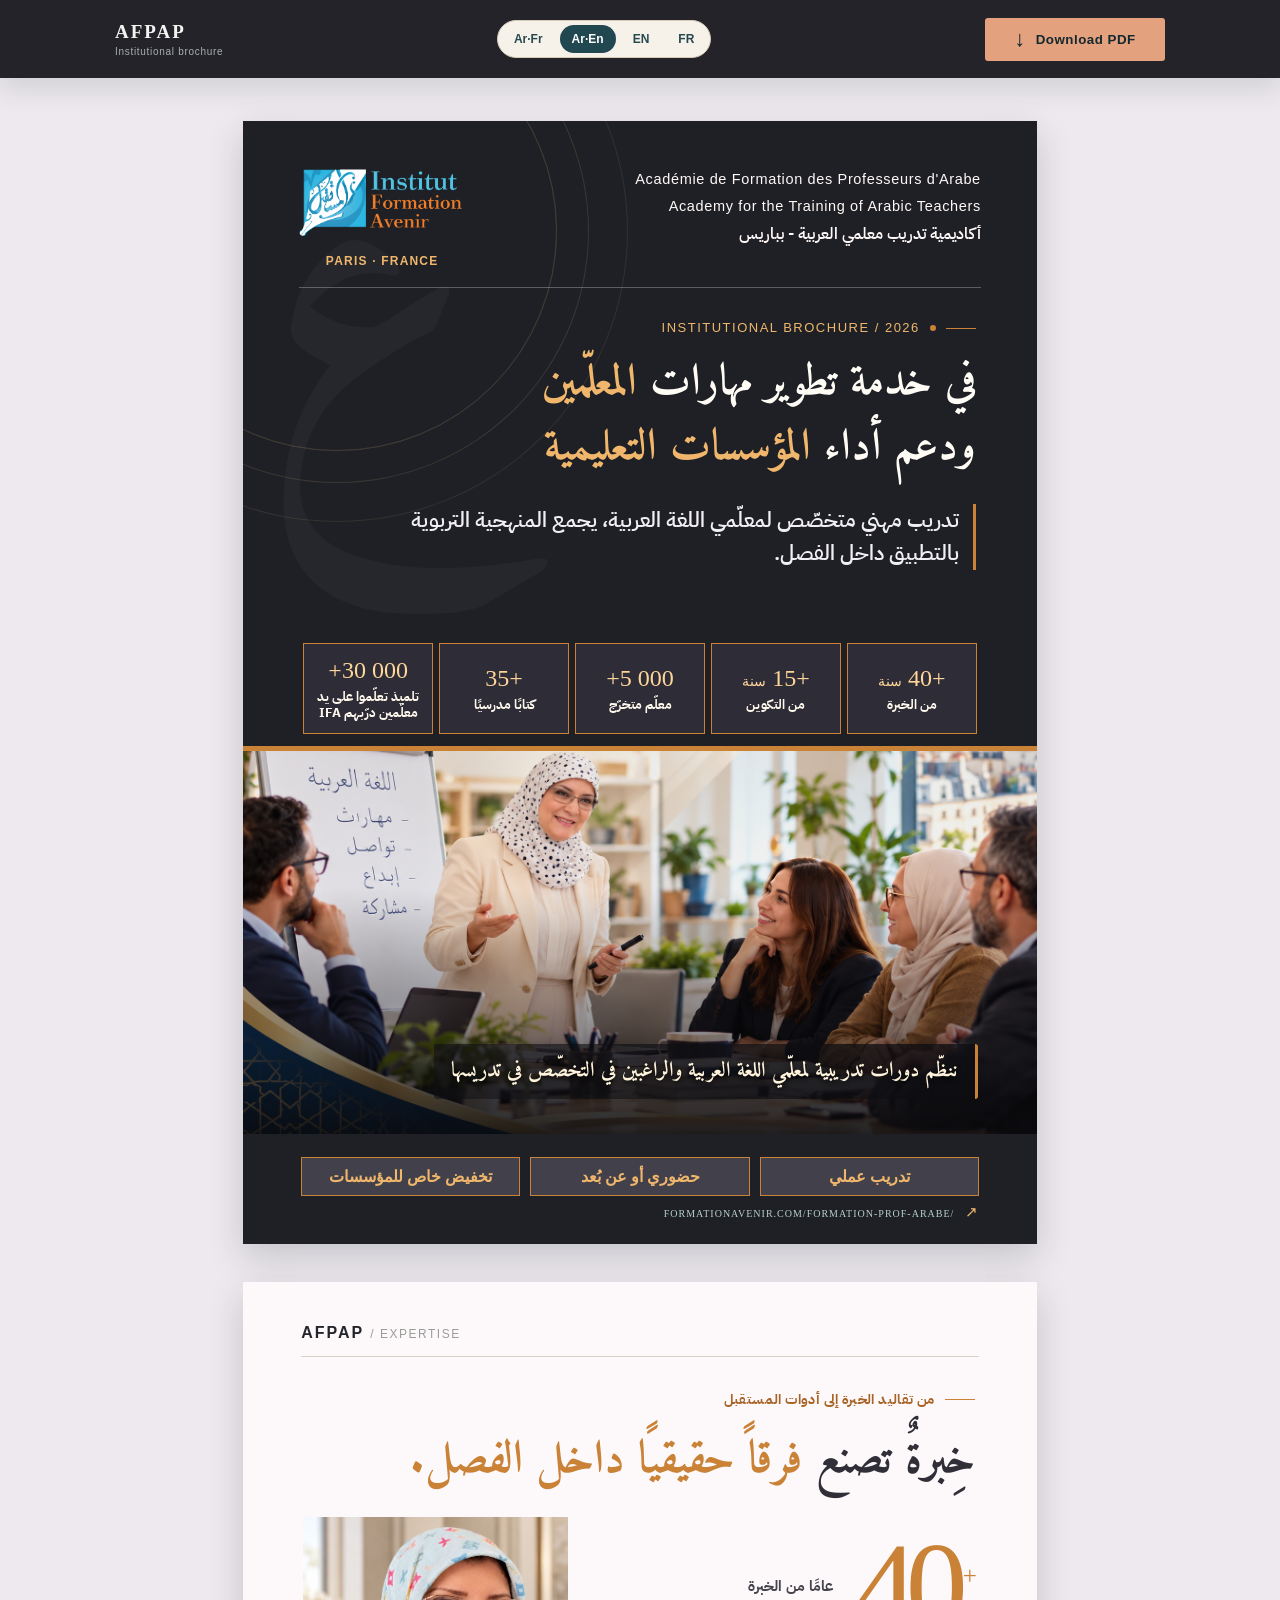
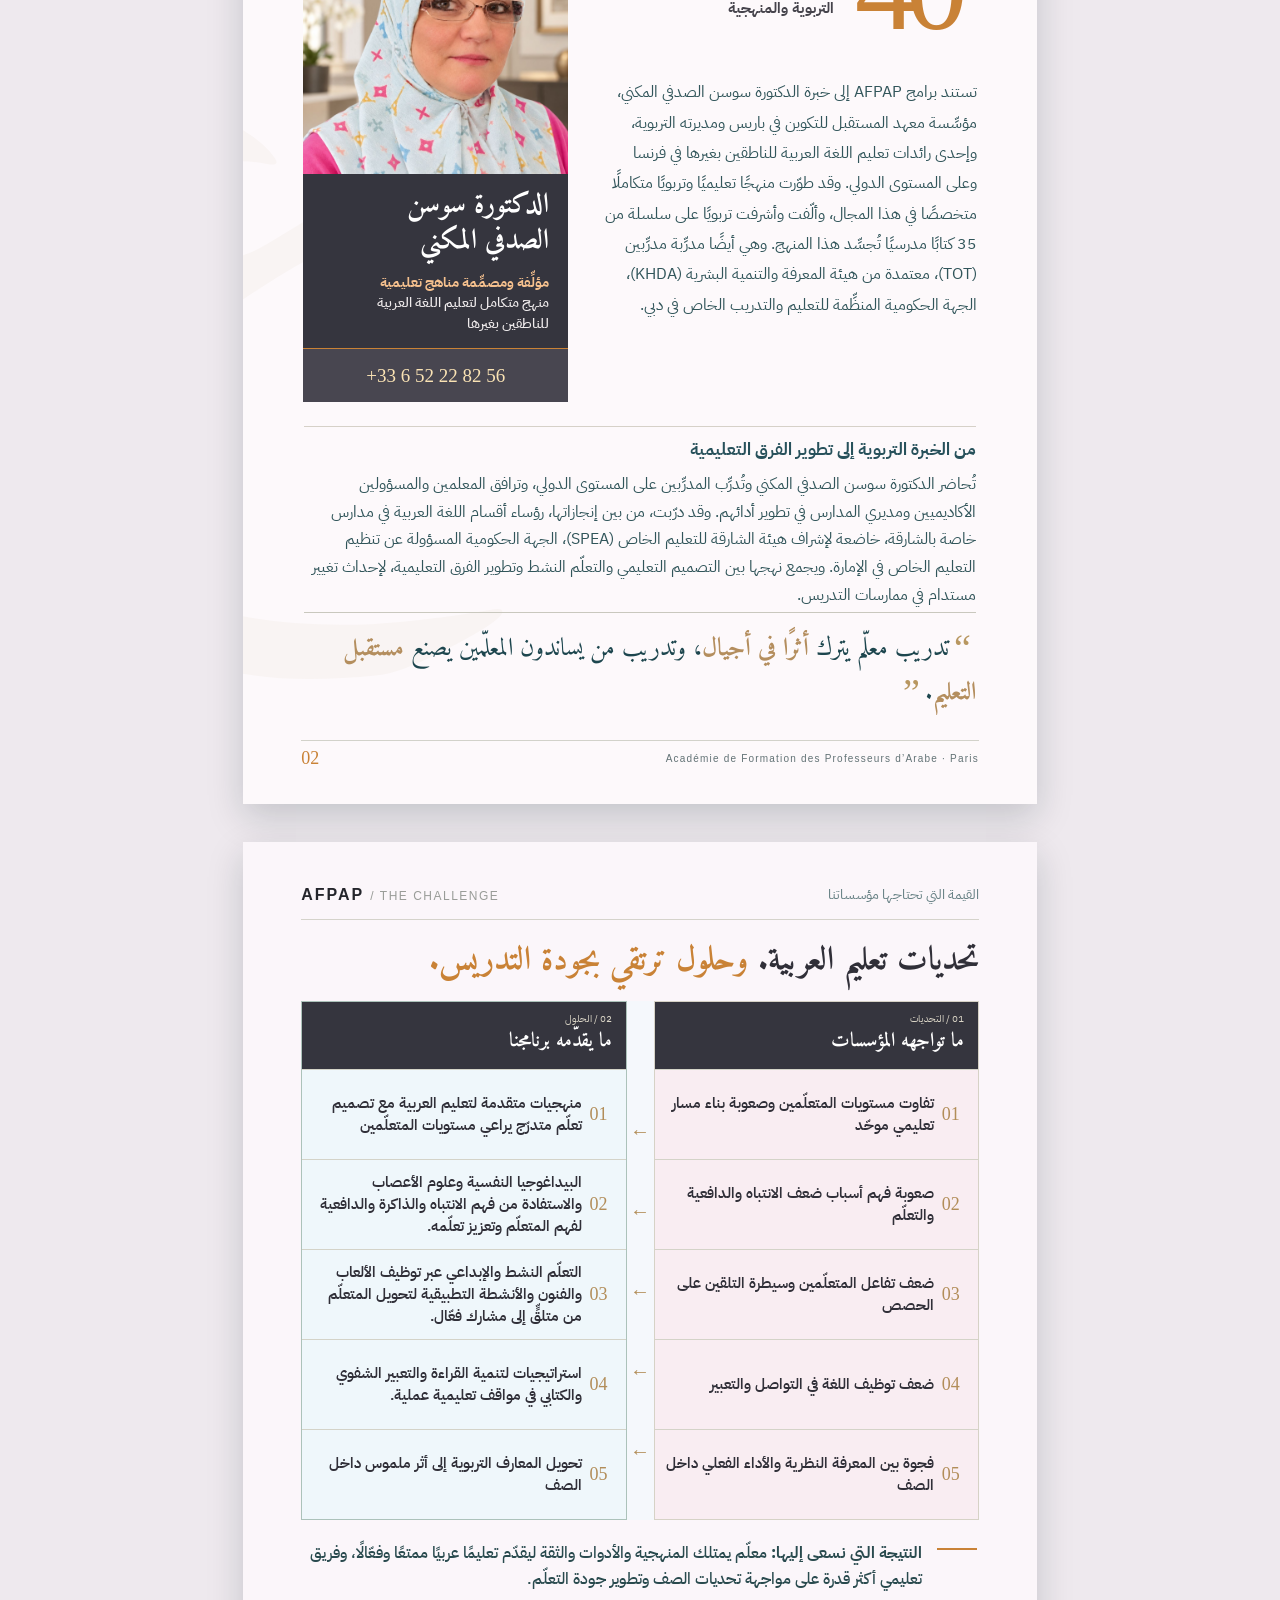
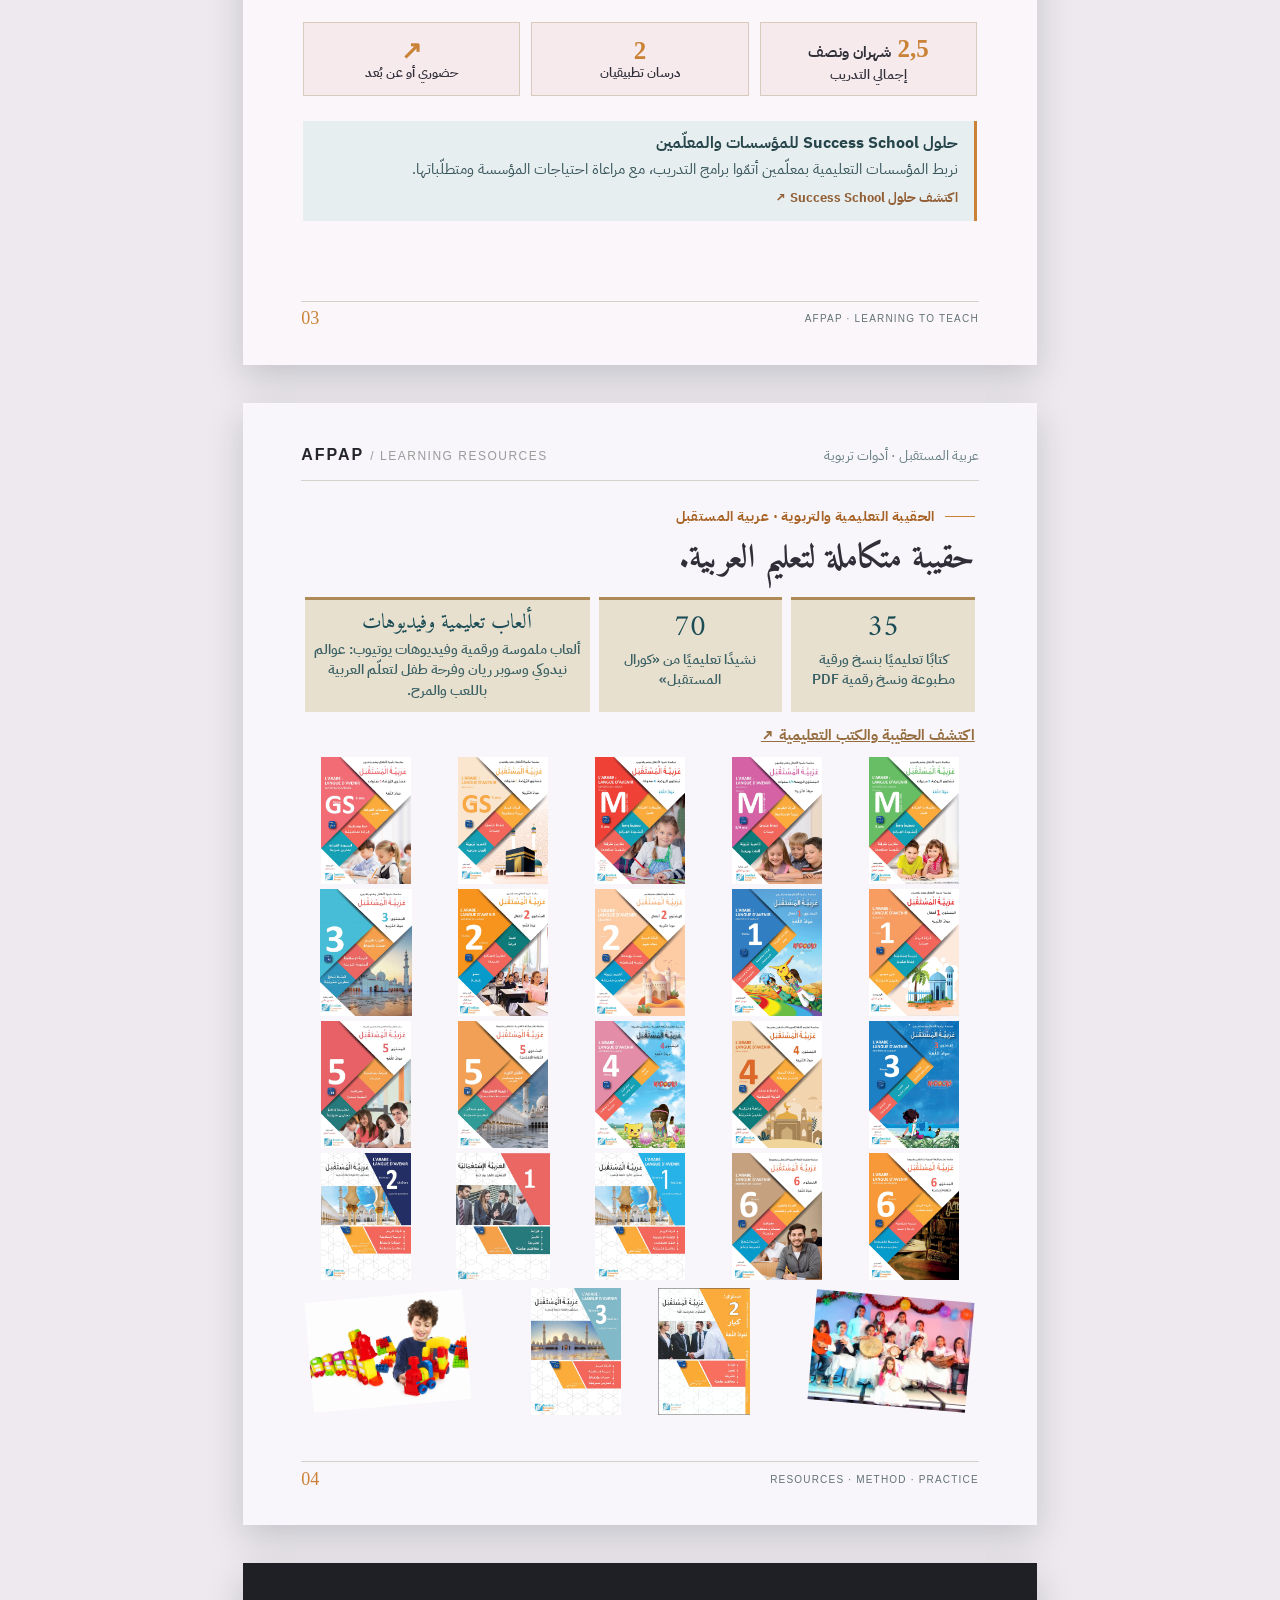
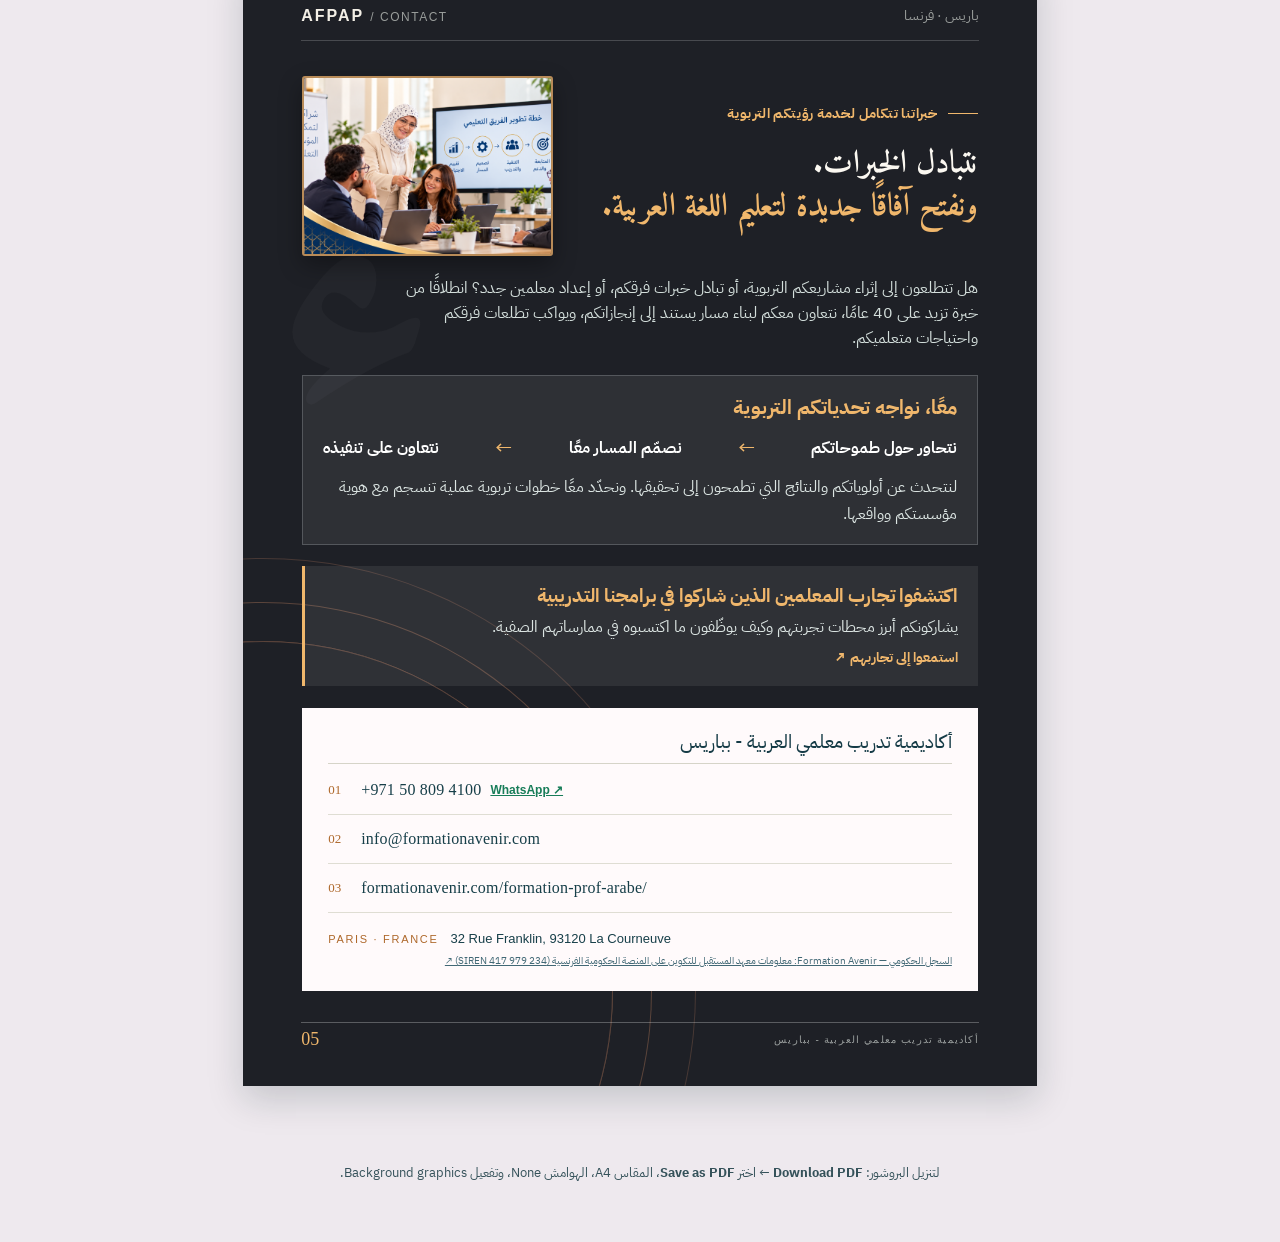
==== commit 5de49ef0: "Clarify students taught by IFA-trained teachers" ====
--- a/en/index.html
+++ b/en/index.html
@@ -56,7 +56,7 @@
 						</p>
 					</div>
 				</div>
-                <div class="cover-proof" lang="ar" aria-label="مؤشرات الخبرة التربوية"><div><strong>+40 <small>سنة</small></strong><span>من الخبرة</span></div><div><strong>+15 <small>سنة</small></strong><span>من التكوين</span></div><div><strong dir="ltr">+5&nbsp;000</strong><span>معلّم متخرّج</span></div><div><strong>+35</strong><span>كتابًا مدرسيًا</span></div><div><strong dir="ltr">+30&nbsp;000</strong><span>تلميذ تمّ تكوينهم في معهد المستقبل بباريس</span></div></div>
+                <div class="cover-proof" lang="ar" aria-label="مؤشرات الخبرة التربوية"><div><strong>+40 <small>سنة</small></strong><span>من الخبرة</span></div><div><strong>+15 <small>سنة</small></strong><span>من التكوين</span></div><div><strong dir="ltr">+5&nbsp;000</strong><span>معلّم متخرّج</span></div><div><strong>+35</strong><span>كتابًا مدرسيًا</span></div><div><strong dir="ltr">+30&nbsp;000</strong><span>تلميذ تعلّموا على يد معلّمين درّبهم IFA</span></div></div>
 				<div
 					class="cover-photo"
 					role="img"
--- a/style.css
+++ b/style.css
@@ -864,9 +864,9 @@
 
 /* Page 1: five equal cover indicators, with year units beside their numerals. */
 .cover .cover-proof{grid-template-columns:repeat(5,minmax(0,1fr));gap:6px}
-.cover .cover-proof>div{min-width:0;min-height:88px;padding:7px 4px}
+.cover .cover-proof>div{min-width:0;min-height:91px;padding:6px 4px}
 .cover .cover-proof strong{font-size:24px;white-space:nowrap}
 .cover .cover-proof strong small{font:inherit;font-size:.59em;color:inherit;vertical-align:baseline}
-.cover .cover-proof span{font-size:11px;line-height:1.2;overflow-wrap:break-word}
+.cover .cover-proof span{font-size:13px;line-height:1.18;overflow-wrap:break-word}
 .cover .cover-proof[lang="ar"]{direction:rtl}
 .cover .cover-proof[lang="ar"] span{font-family:var(--font-body),sans-serif}
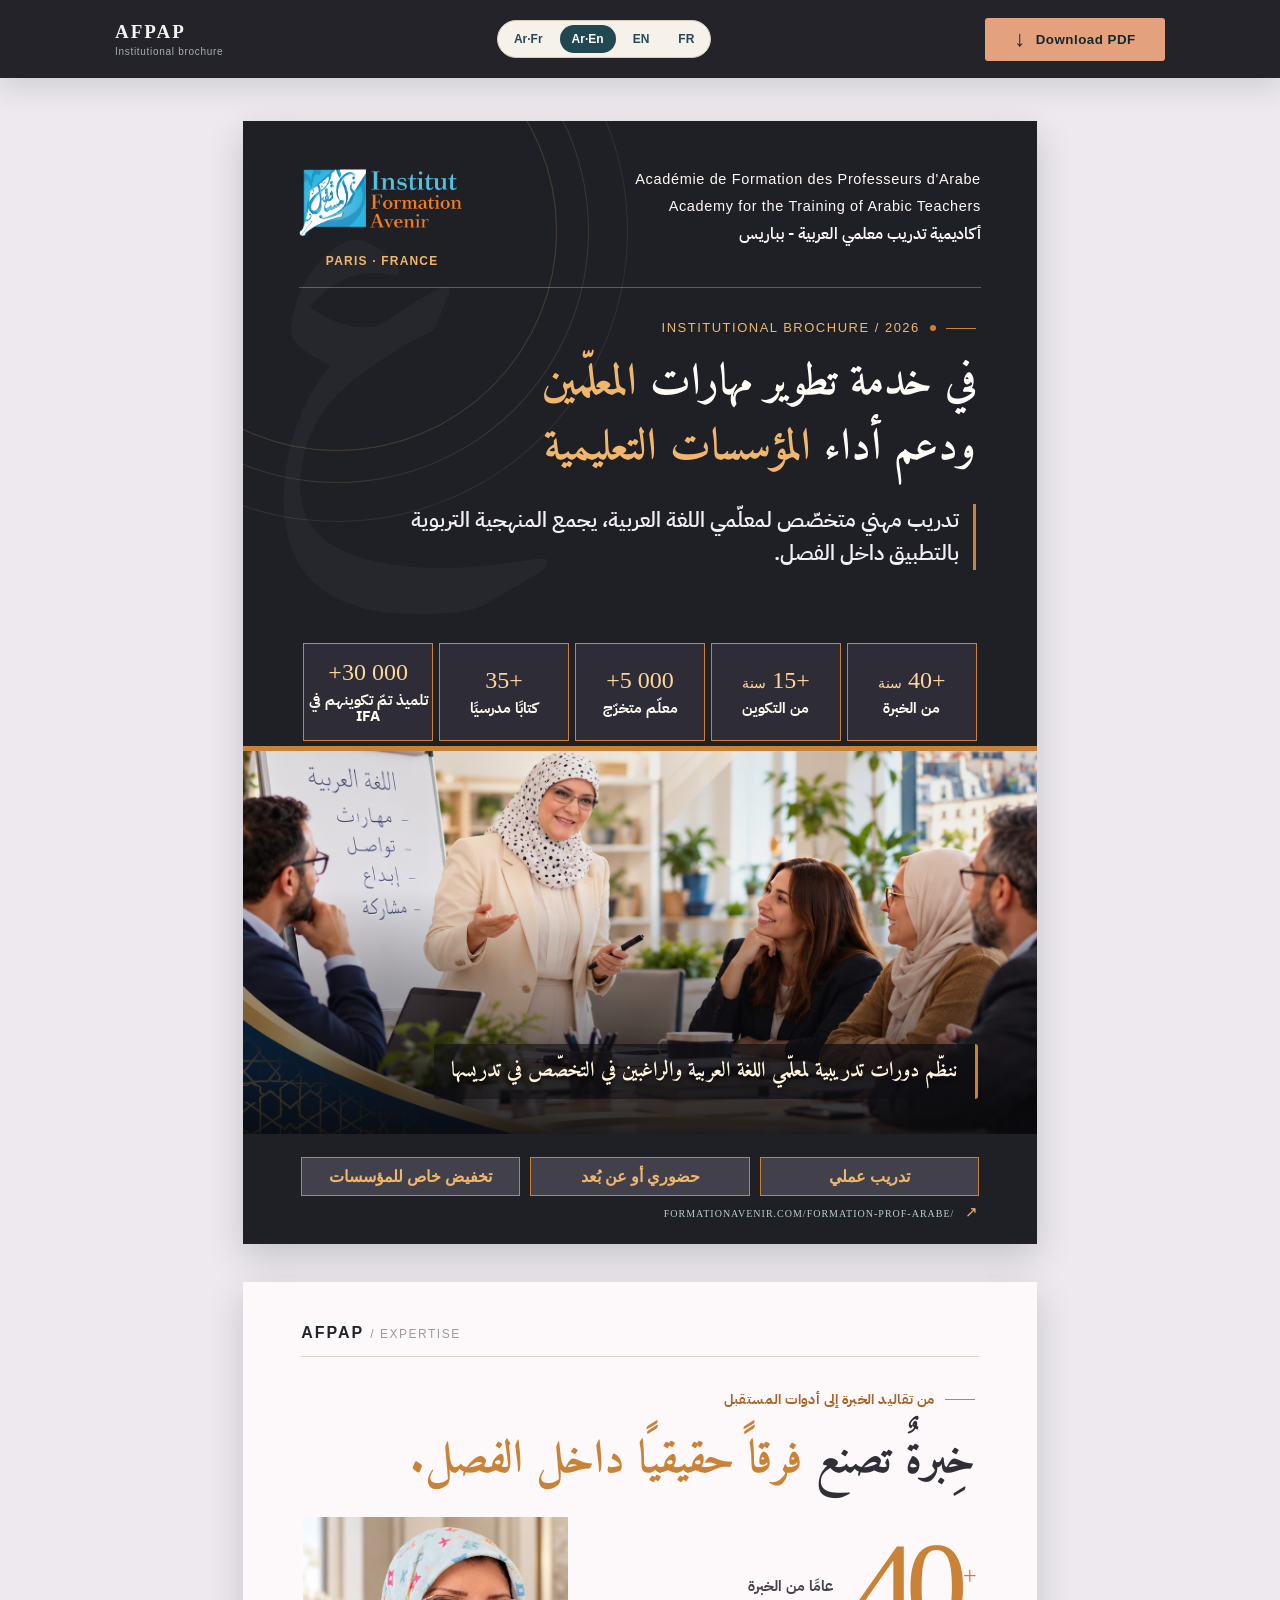
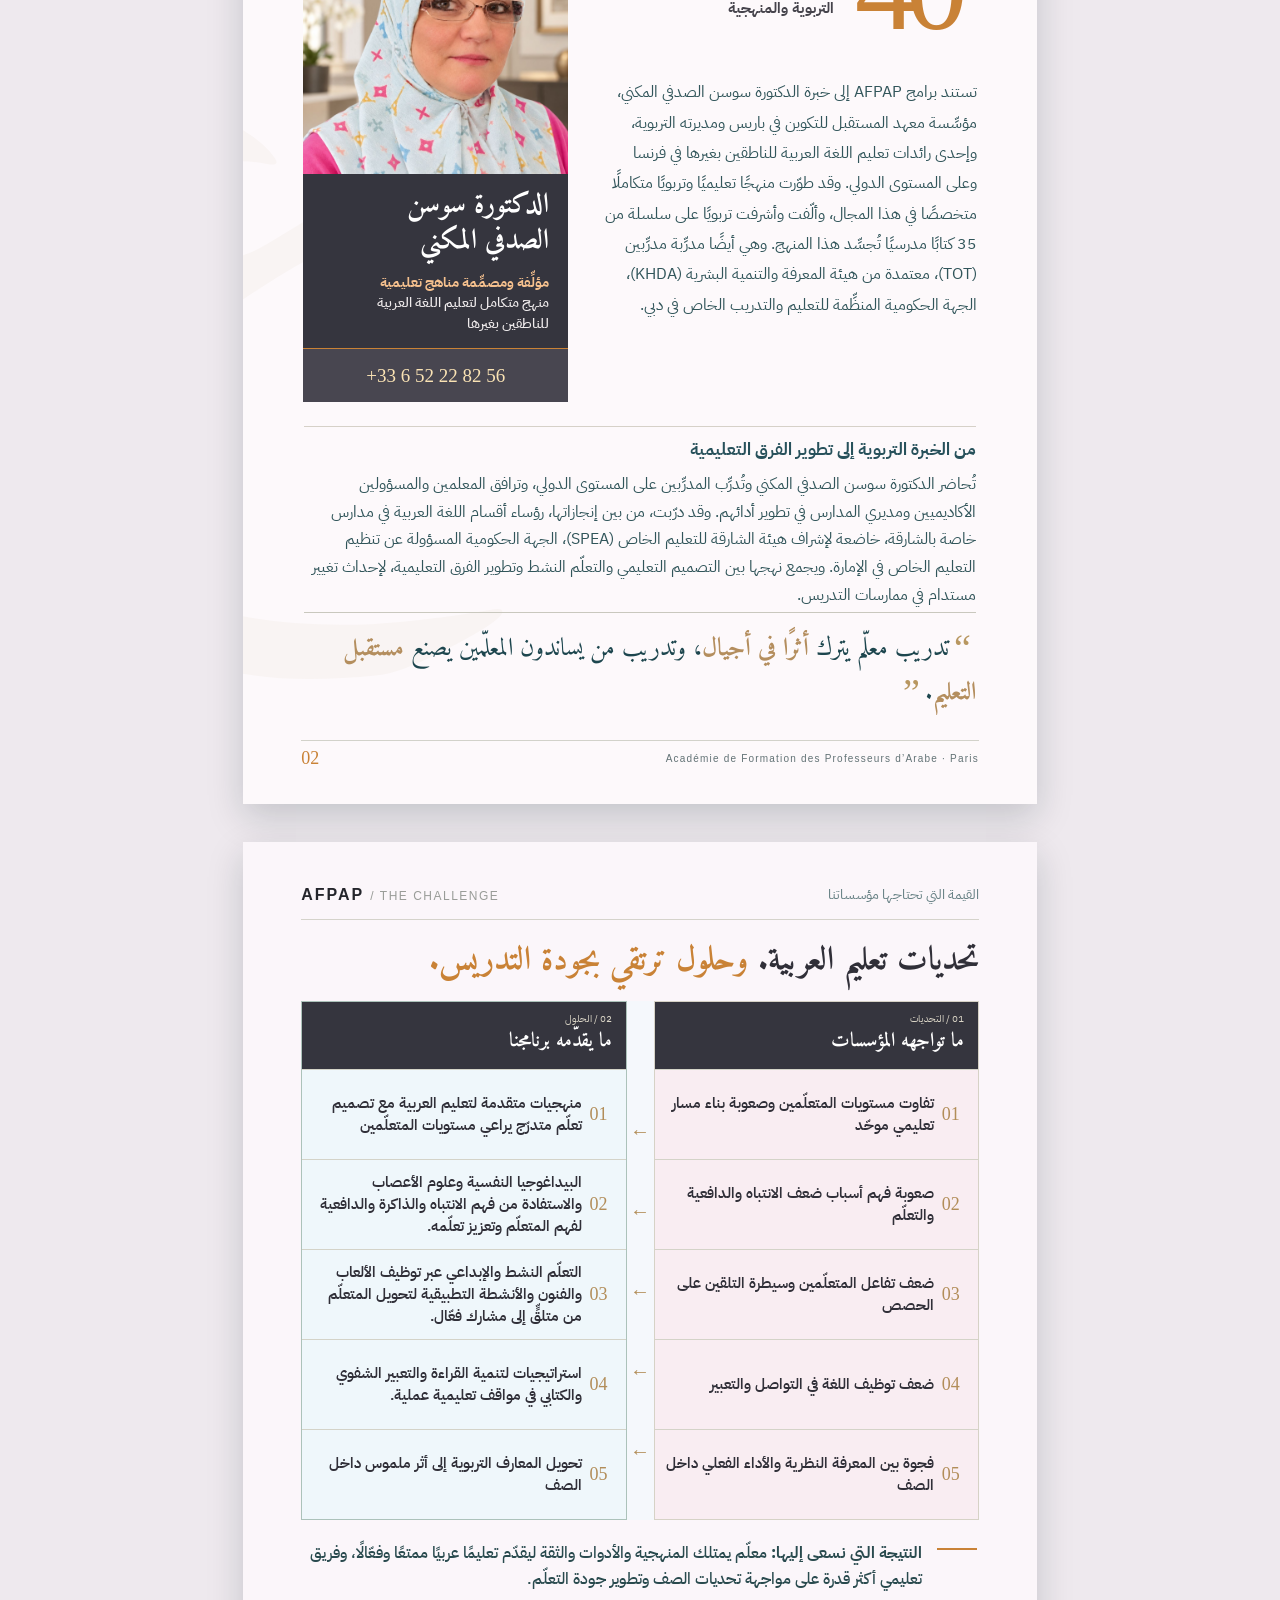
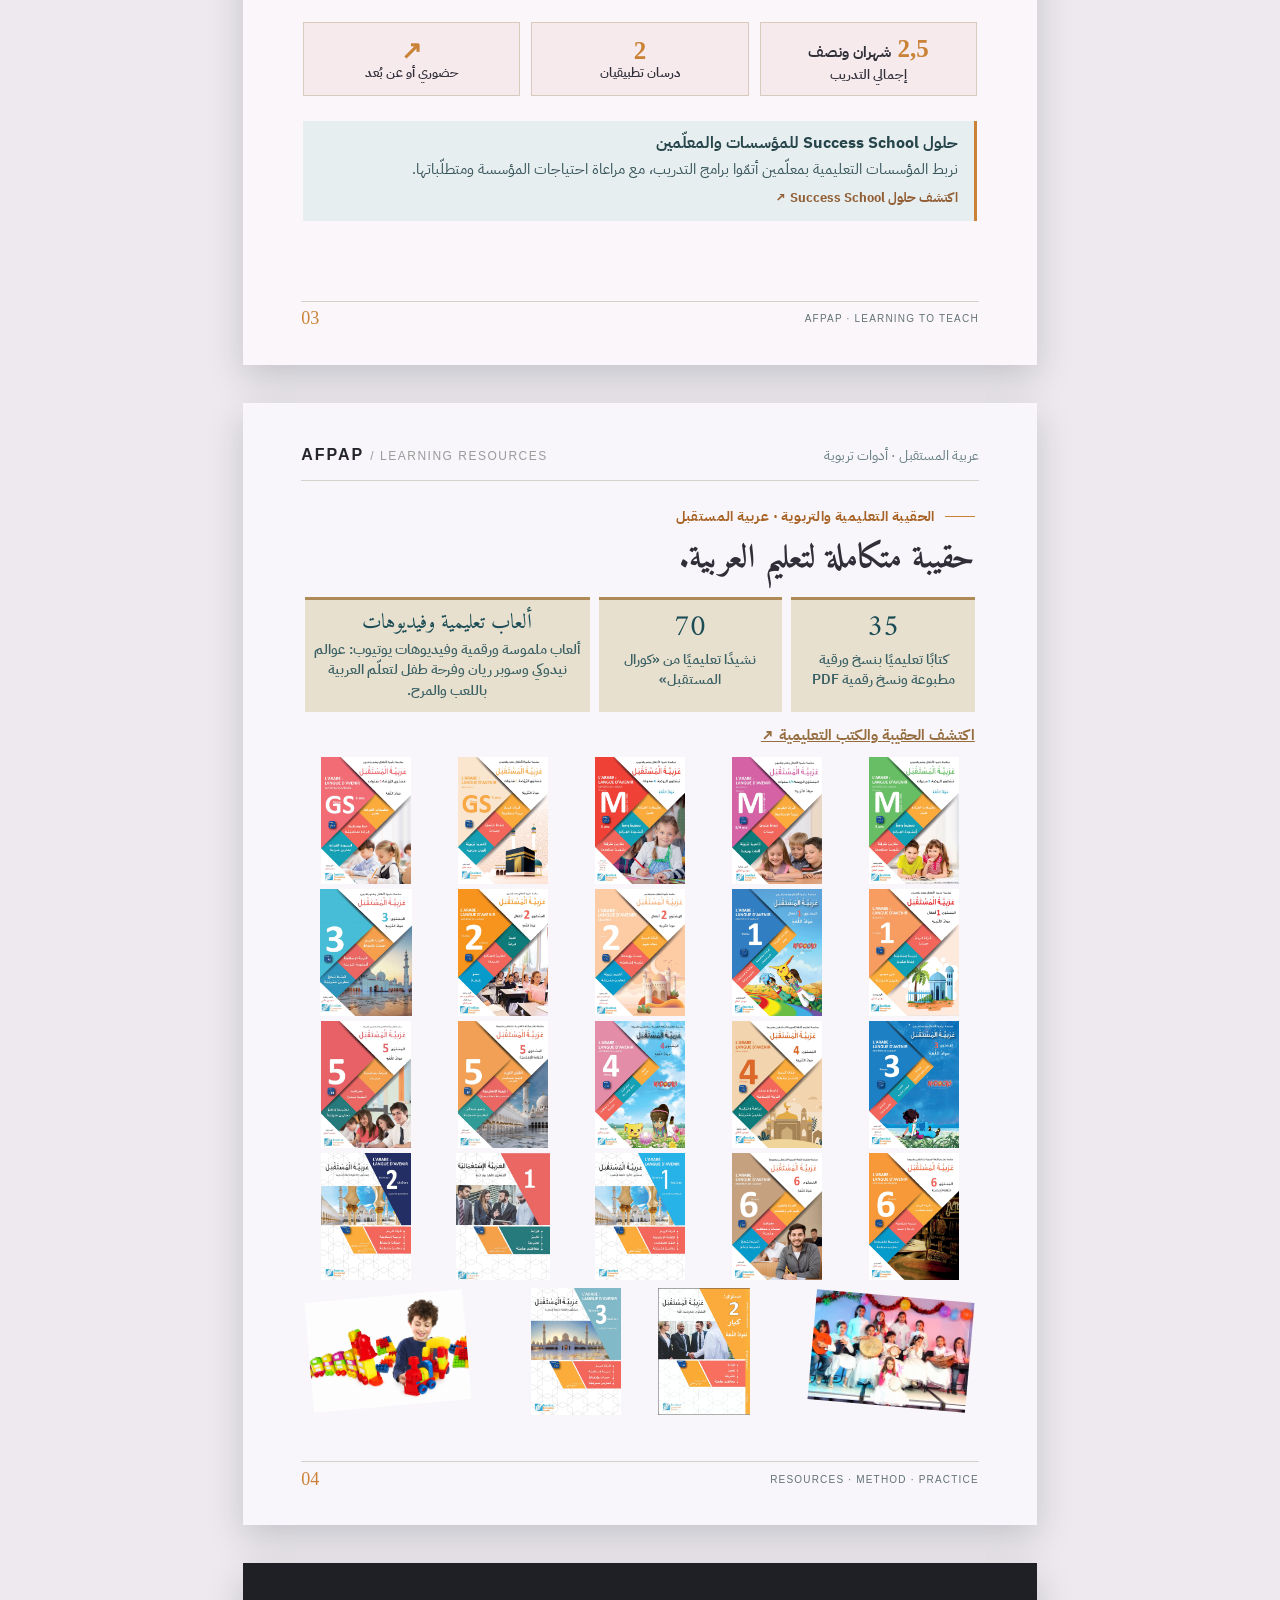
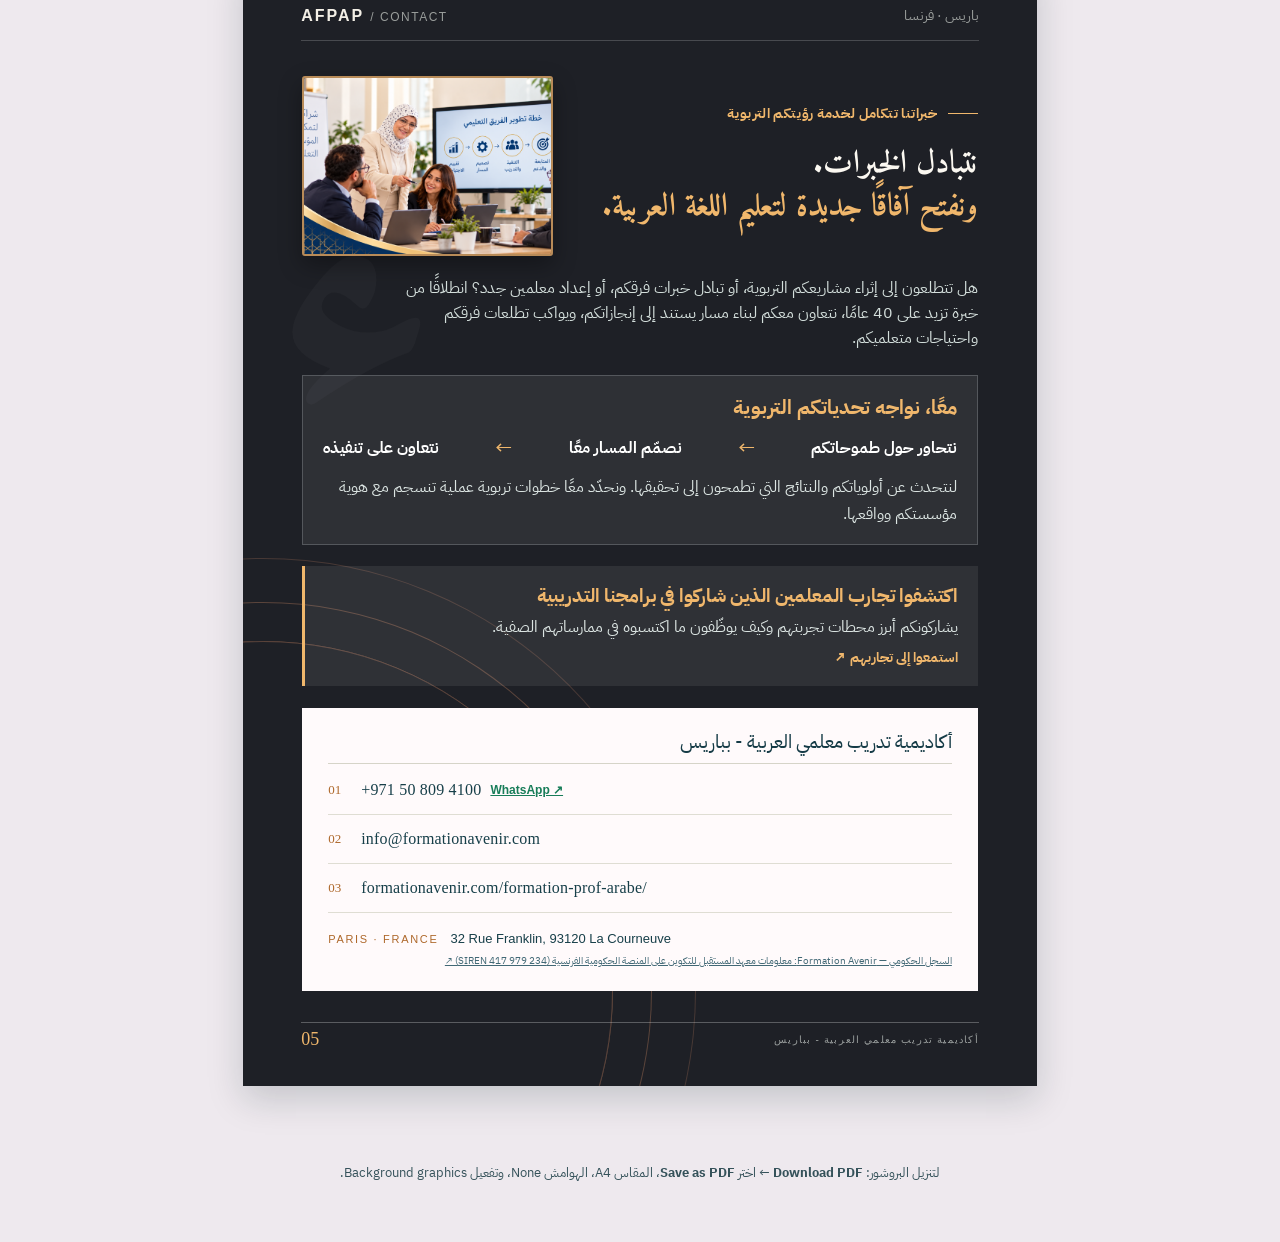
==== commit c521d6d8: "Shorten fifth indicator with IFA wording" ====
--- a/en/index.html
+++ b/en/index.html
@@ -56,7 +56,7 @@
 						</p>
 					</div>
 				</div>
-                <div class="cover-proof" lang="ar" aria-label="مؤشرات الخبرة التربوية"><div><strong>+40 <small>سنة</small></strong><span>من الخبرة</span></div><div><strong>+15 <small>سنة</small></strong><span>من التكوين</span></div><div><strong dir="ltr">+5&nbsp;000</strong><span>معلّم متخرّج</span></div><div><strong>+35</strong><span>كتابًا مدرسيًا</span></div><div><strong dir="ltr">+30&nbsp;000</strong><span>تلميذ تعلّموا على يد معلّمين درّبهم IFA</span></div></div>
+                <div class="cover-proof" lang="ar" aria-label="مؤشرات الخبرة التربوية"><div><strong>+40 <small>سنة</small></strong><span>من الخبرة</span></div><div><strong>+15 <small>سنة</small></strong><span>من التكوين</span></div><div><strong dir="ltr">+5&nbsp;000</strong><span>معلّم متخرّج</span></div><div><strong>+35</strong><span>كتابًا مدرسيًا</span></div><div><strong dir="ltr">+30&nbsp;000</strong><span>تلميذ تمّ تكوينهم في IFA</span></div></div>
 				<div
 					class="cover-photo"
 					role="img"
--- a/style.css
+++ b/style.css
@@ -864,9 +864,9 @@
 
 /* Page 1: five equal cover indicators, with year units beside their numerals. */
 .cover .cover-proof{grid-template-columns:repeat(5,minmax(0,1fr));gap:6px}
-.cover .cover-proof>div{min-width:0;min-height:91px;padding:6px 4px}
+.cover .cover-proof>div{min-width:0;min-height:98px;padding:5px 4px}
 .cover .cover-proof strong{font-size:24px;white-space:nowrap}
 .cover .cover-proof strong small{font:inherit;font-size:.59em;color:inherit;vertical-align:baseline}
-.cover .cover-proof span{font-size:13px;line-height:1.18;overflow-wrap:break-word}
+.cover .cover-proof span{font-size:14.5px;line-height:1.14;overflow-wrap:break-word}
 .cover .cover-proof[lang="ar"]{direction:rtl}
 .cover .cover-proof[lang="ar"] span{font-family:var(--font-body),sans-serif}
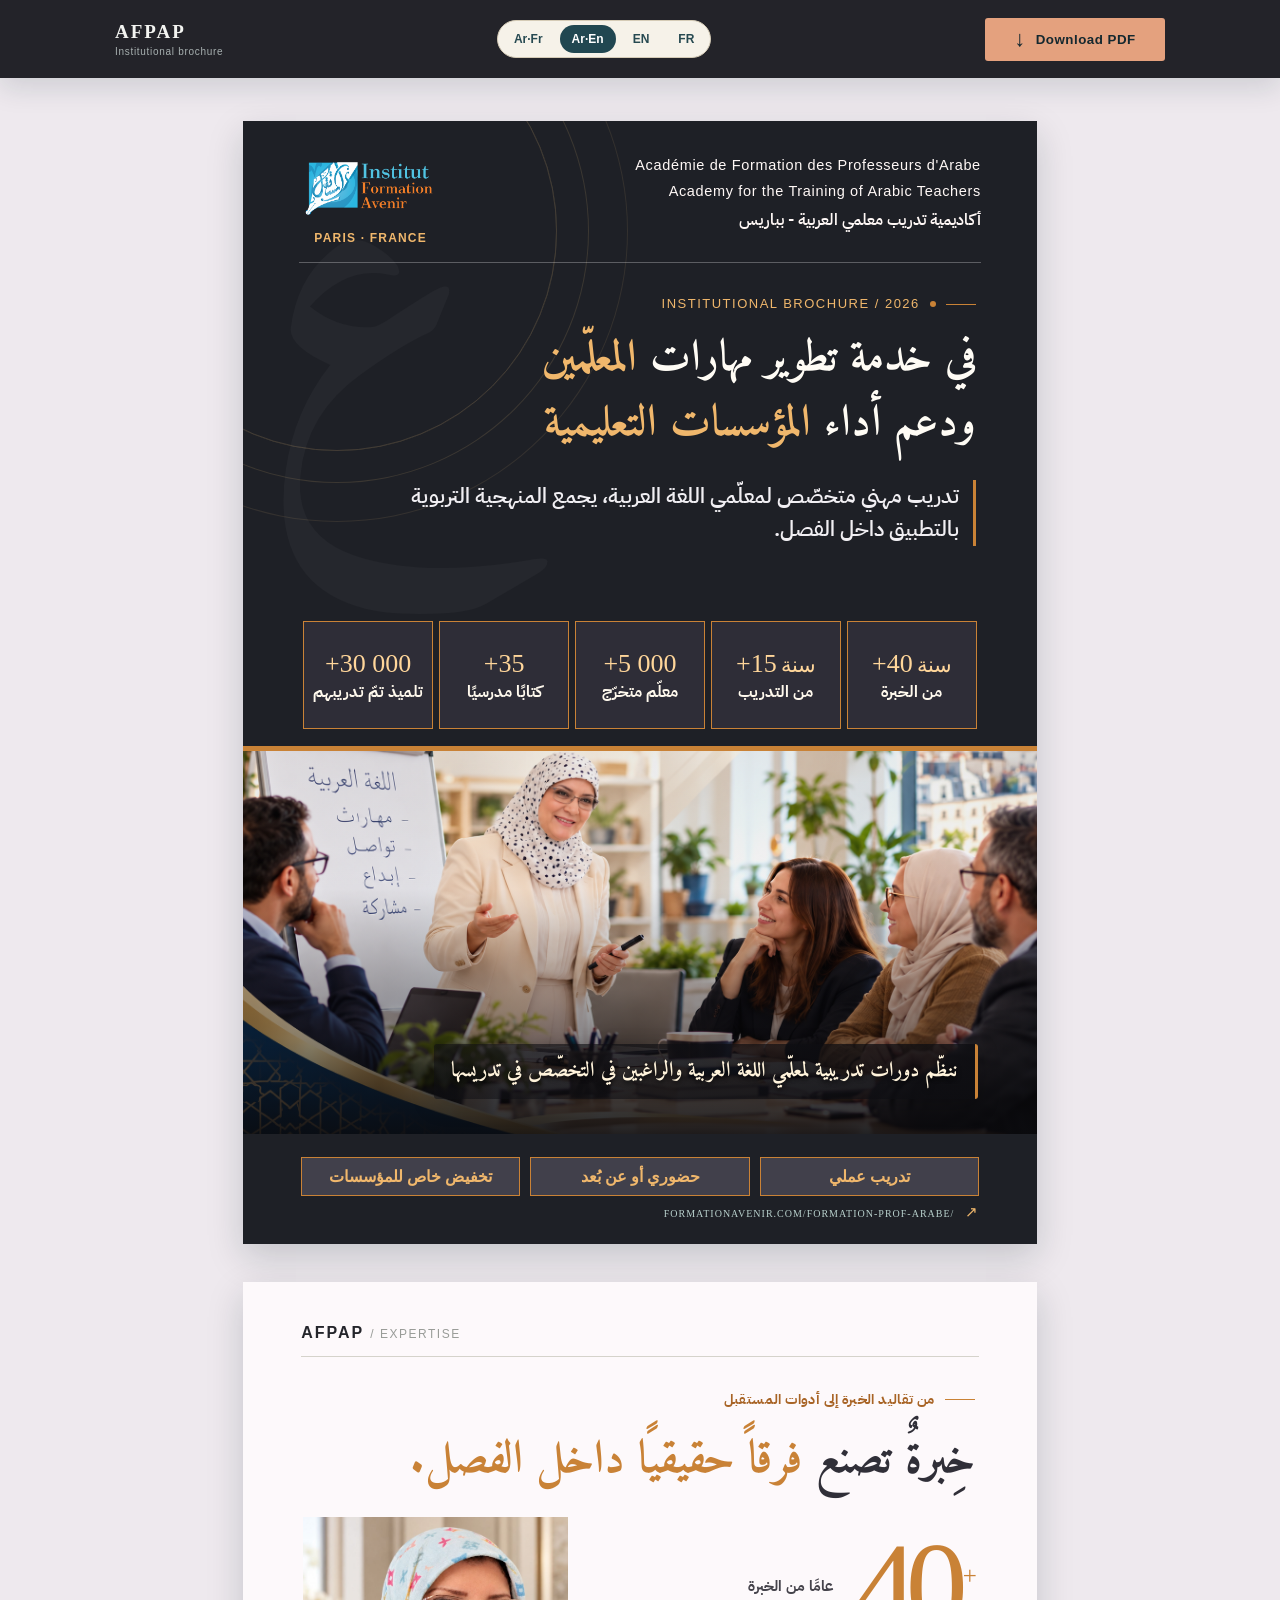
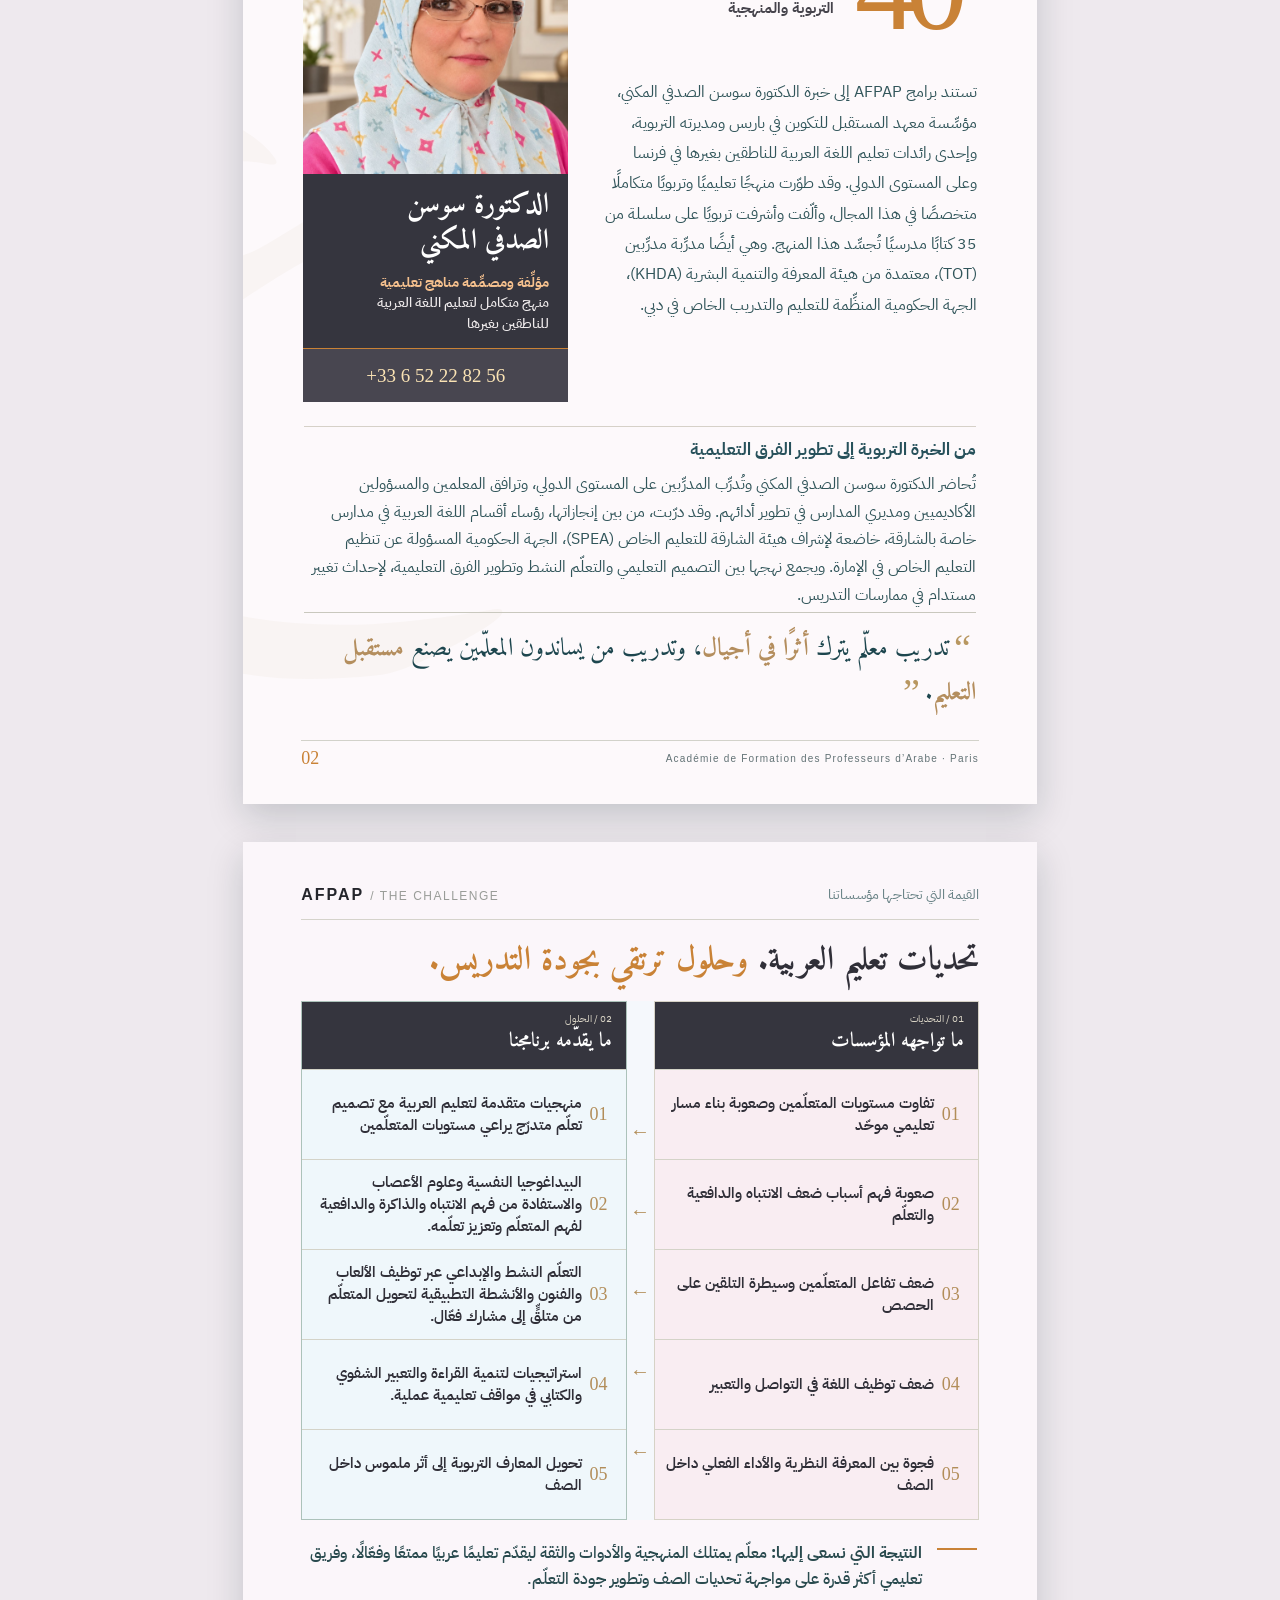
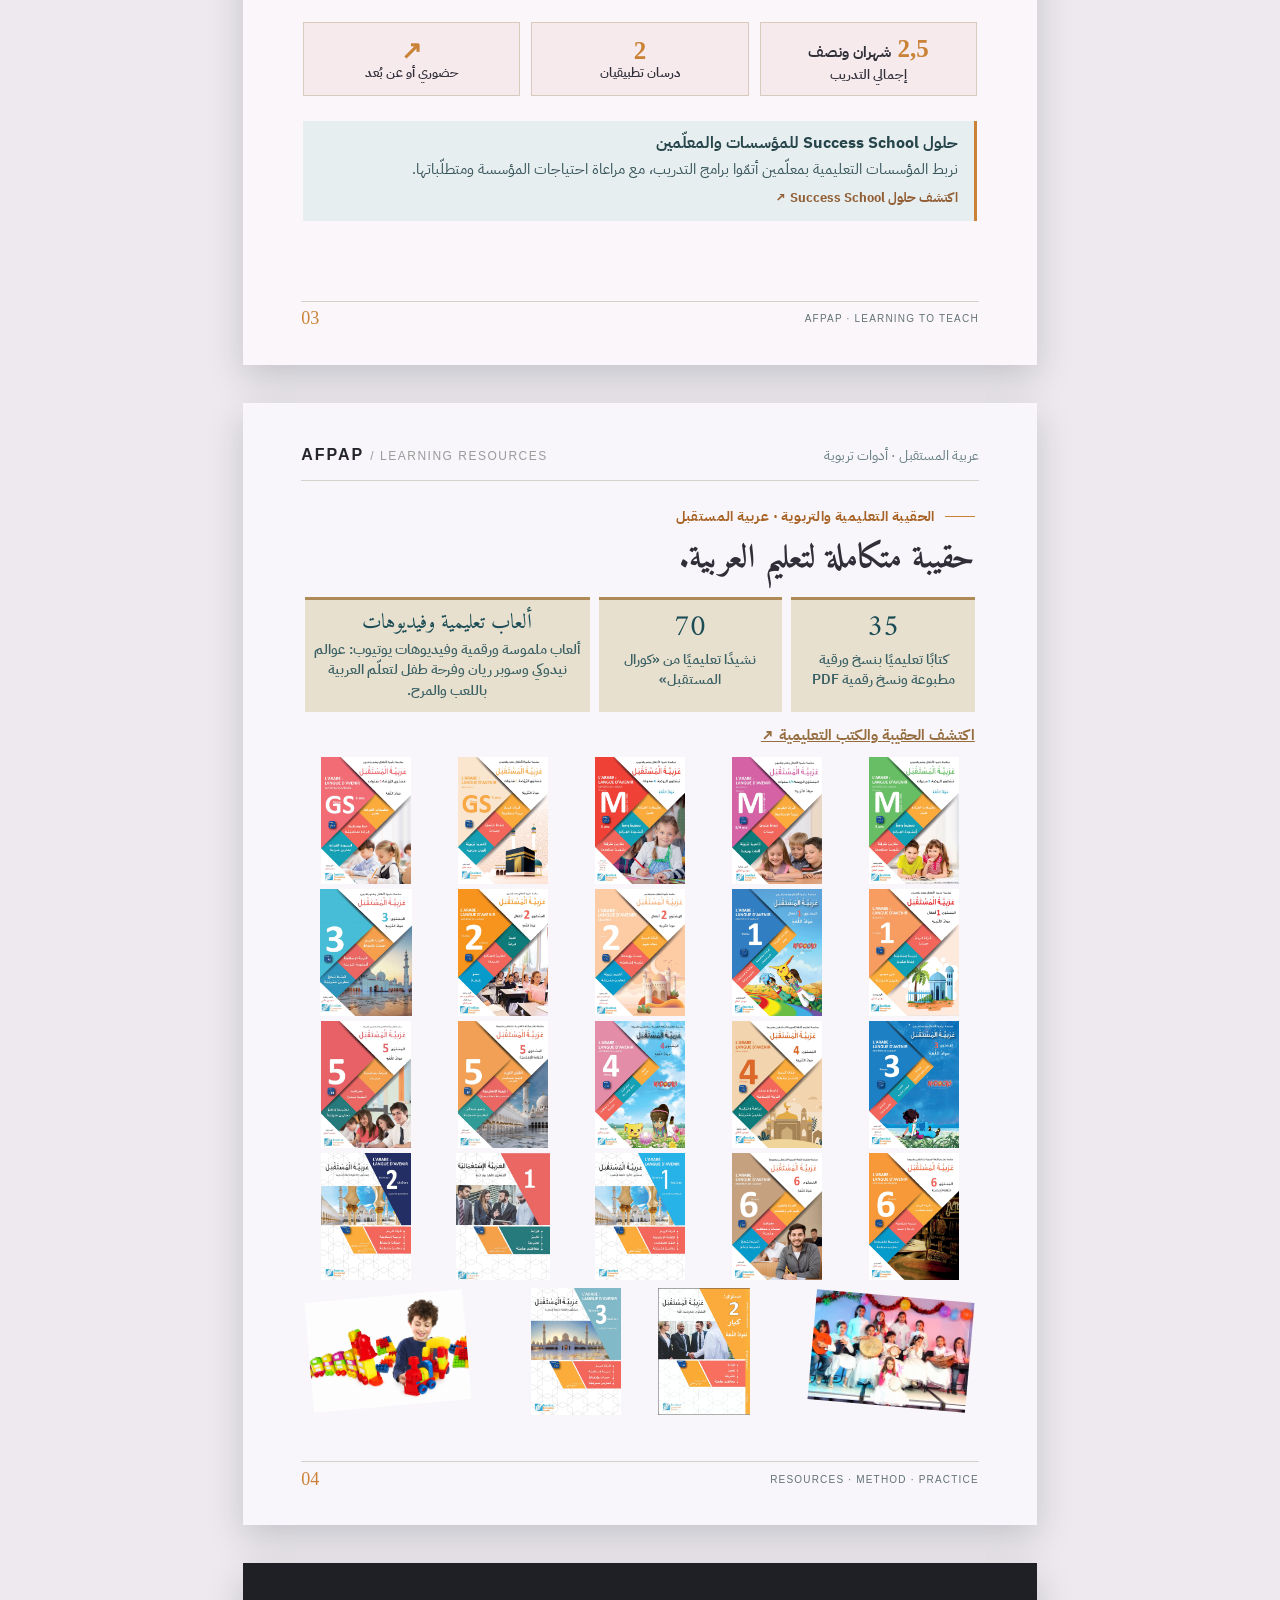
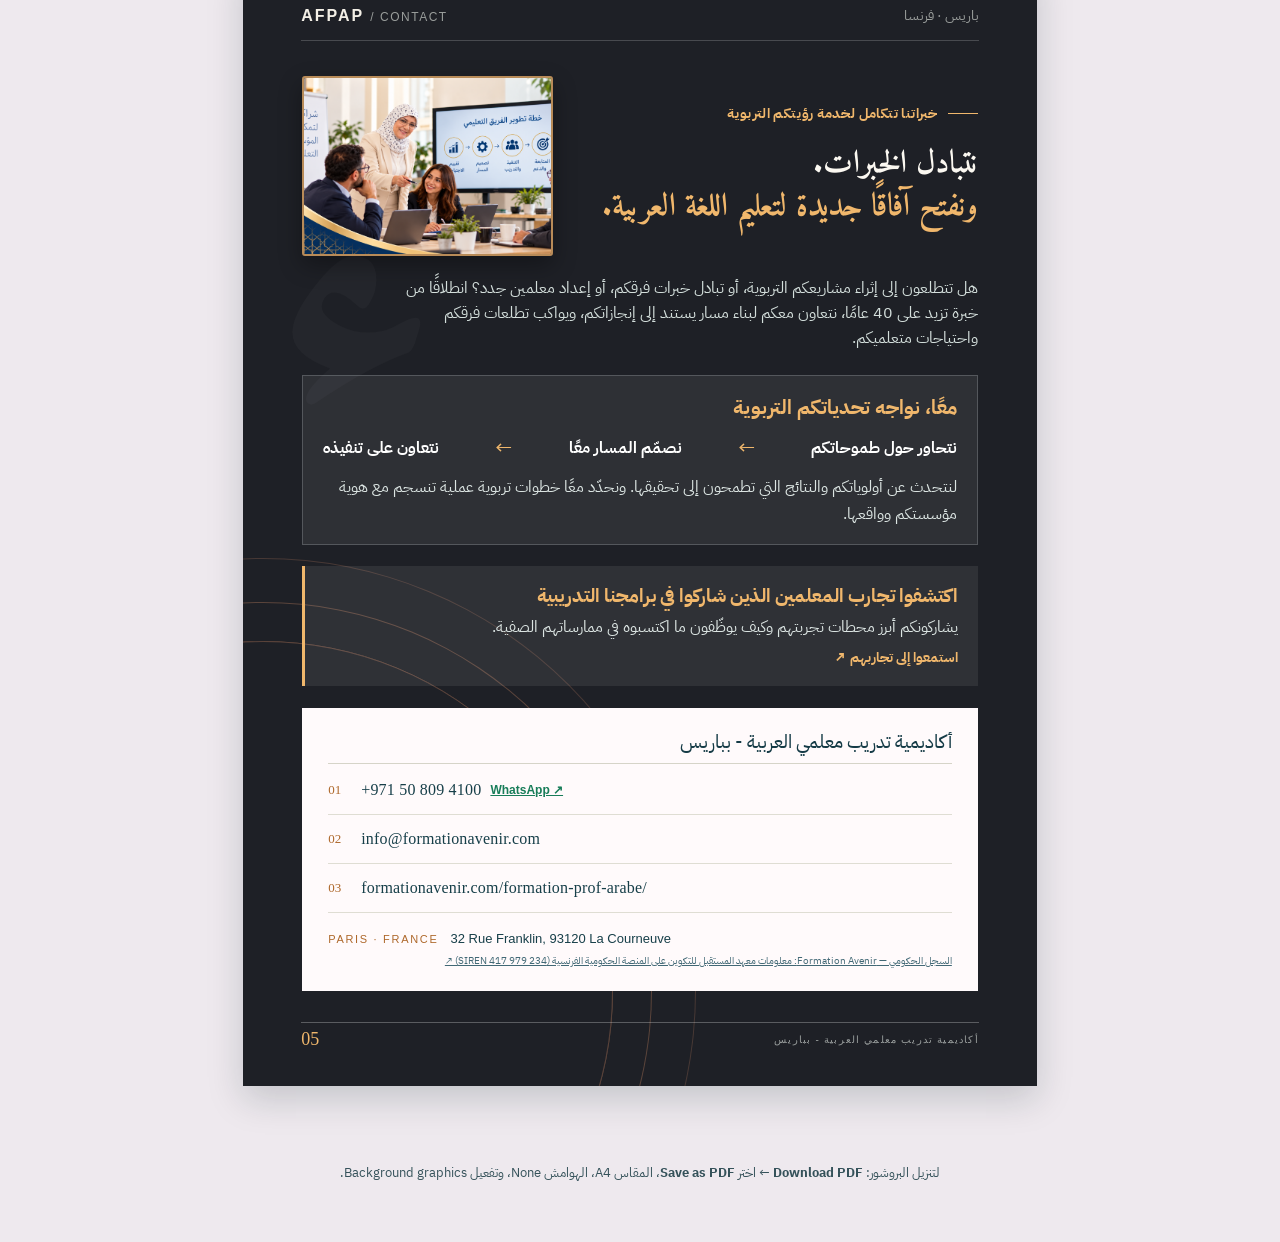
==== commit a580a4d7: "Correct Arabic cover year order and edition-specific wording" ====
--- a/en/index.html
+++ b/en/index.html
@@ -56,7 +56,7 @@
 						</p>
 					</div>
 				</div>
-                <div class="cover-proof" lang="ar" aria-label="مؤشرات الخبرة التربوية"><div><strong>+40 <small>سنة</small></strong><span>من الخبرة</span></div><div><strong>+15 <small>سنة</small></strong><span>من التكوين</span></div><div><strong dir="ltr">+5&nbsp;000</strong><span>معلّم متخرّج</span></div><div><strong>+35</strong><span>كتابًا مدرسيًا</span></div><div><strong dir="ltr">+30&nbsp;000</strong><span>تلميذ تمّ تكوينهم في IFA</span></div></div>
+                <div class="cover-proof" lang="ar" aria-label="مؤشرات الخبرة التربوية"><div><strong dir="ltr">+40 <small>سنة</small></strong><span>من الخبرة</span></div><div><strong dir="ltr">+15 <small>سنة</small></strong><span>من التدريب</span></div><div><strong dir="ltr">+5&nbsp;000</strong><span>معلّم متخرّج</span></div><div><strong>+35</strong><span>كتابًا مدرسيًا</span></div><div><strong dir="ltr">+30&nbsp;000</strong><span>تلميذ تمّ تدريبهم</span></div></div>
 				<div
 					class="cover-photo"
 					role="img"
--- a/style.css
+++ b/style.css
@@ -870,3 +870,16 @@
 .cover .cover-proof span{font-size:14.5px;line-height:1.14;overflow-wrap:break-word}
 .cover .cover-proof[lang="ar"]{direction:rtl}
 .cover .cover-proof[lang="ar"] span{font-family:var(--font-body),sans-serif}
+
+/* Page 1: reclaim vertical space from header and enlarge all five indicators. */
+.cover .cover-topline{min-height:142px;padding-top:12px;padding-bottom:8px}
+.cover .cover-topline .institutional-lockup .identity-mark{width:127px;height:94px}
+.cover .cover-topline .institutional-lockup .identity-mark img{transform:scale(1.08)}
+.cover .cover-topline .institutional-lockup{flex-basis:143px;max-width:143px}
+.cover .cover-intro{top:174px}
+.cover .cover-proof{top:500px}
+.cover .cover-proof>div{min-height:108px;padding:7px 4px}
+.cover .cover-proof strong{display:flex;align-items:baseline;justify-content:center;gap:4px;font-size:26px;line-height:1.12;white-space:nowrap}
+.cover .cover-proof strong small{font-size:.82em;line-height:1}
+.cover .cover-proof span{font-size:16px;line-height:1.15}
+.cover .cover-proof[lang="ar"] strong{direction:ltr}
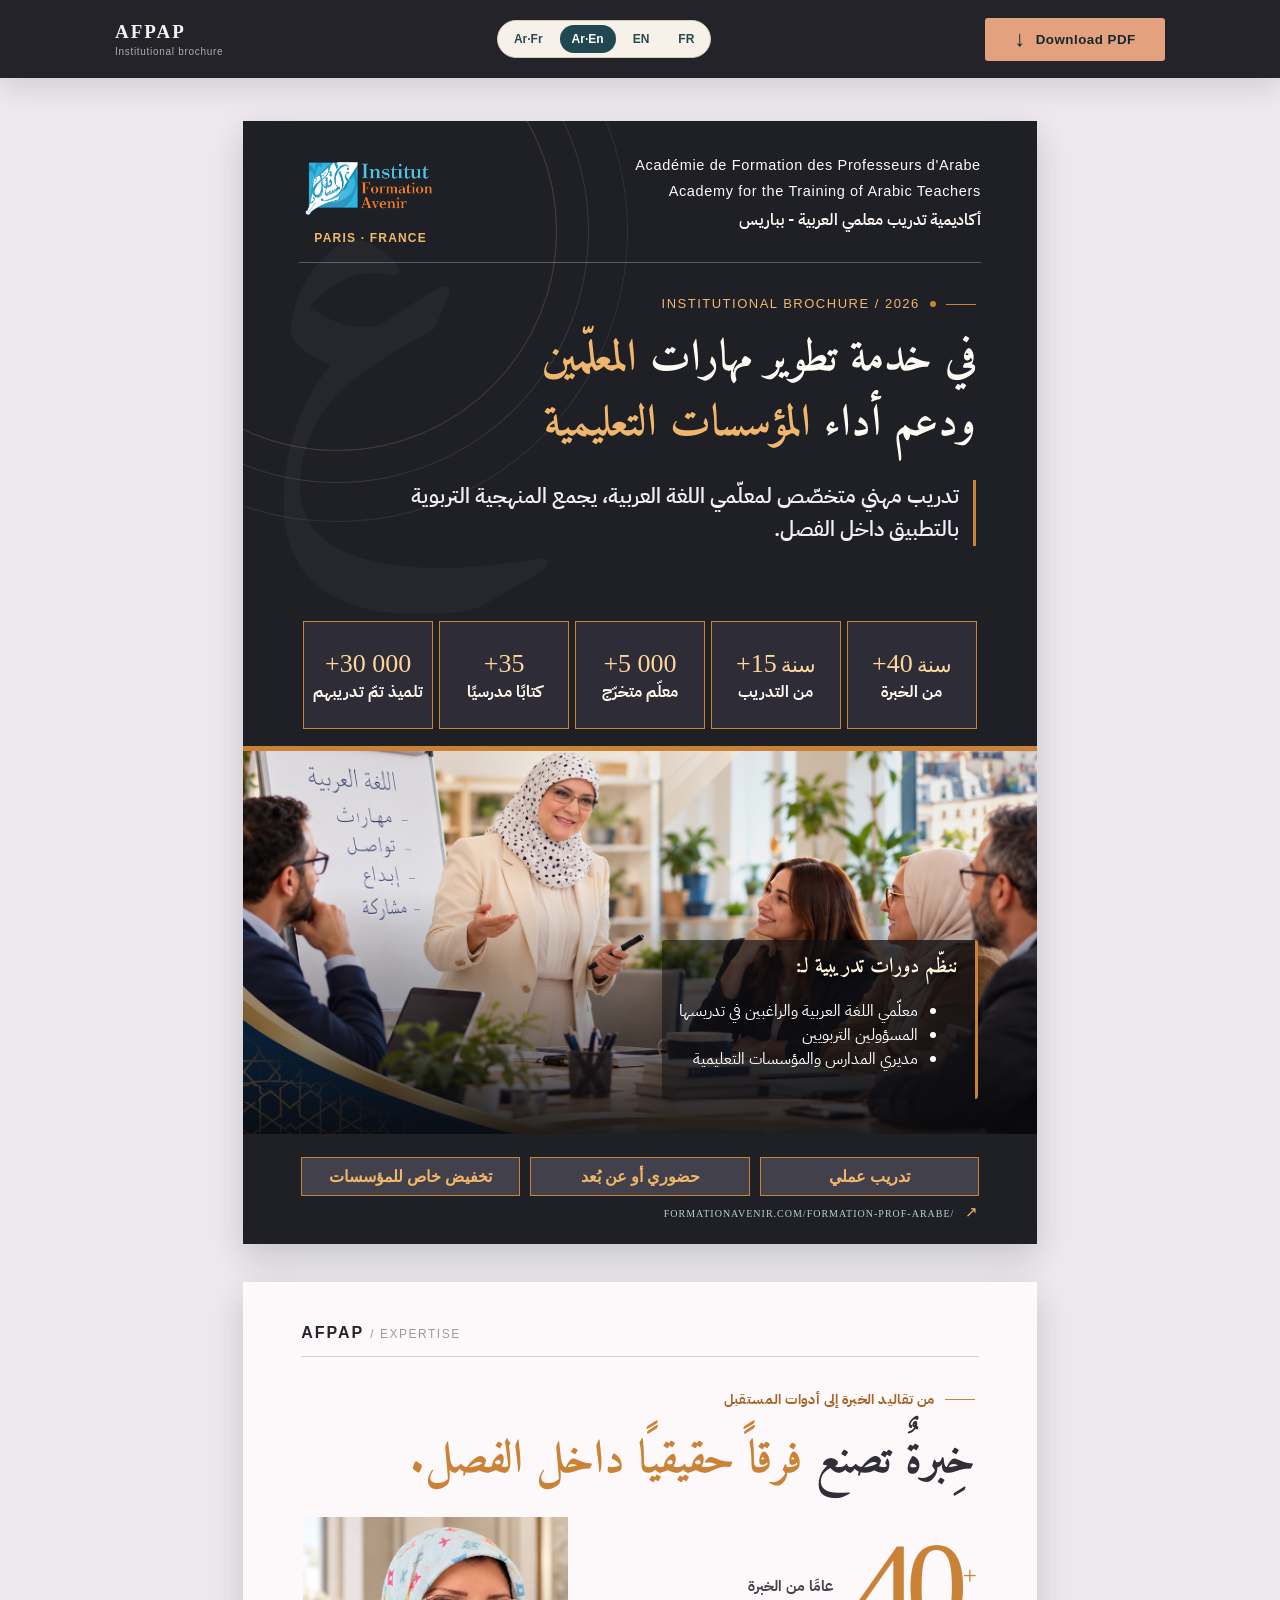
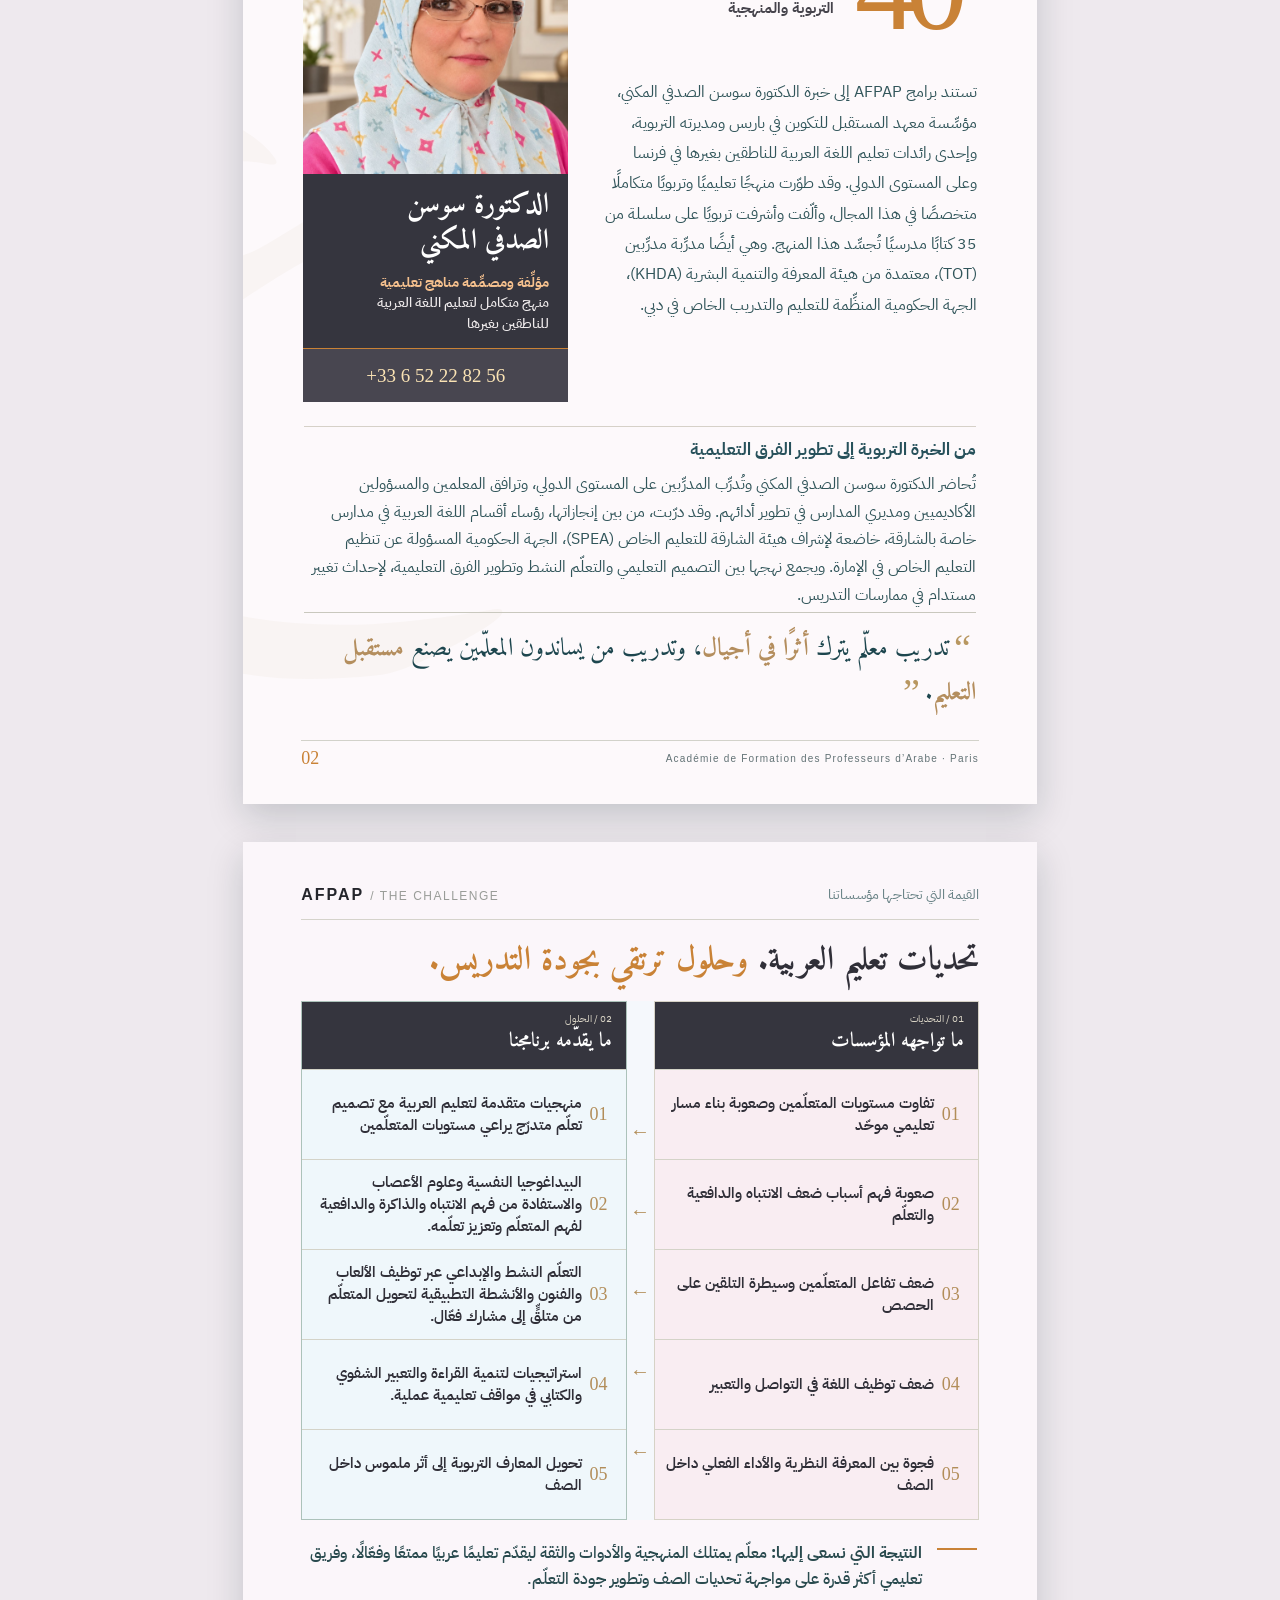
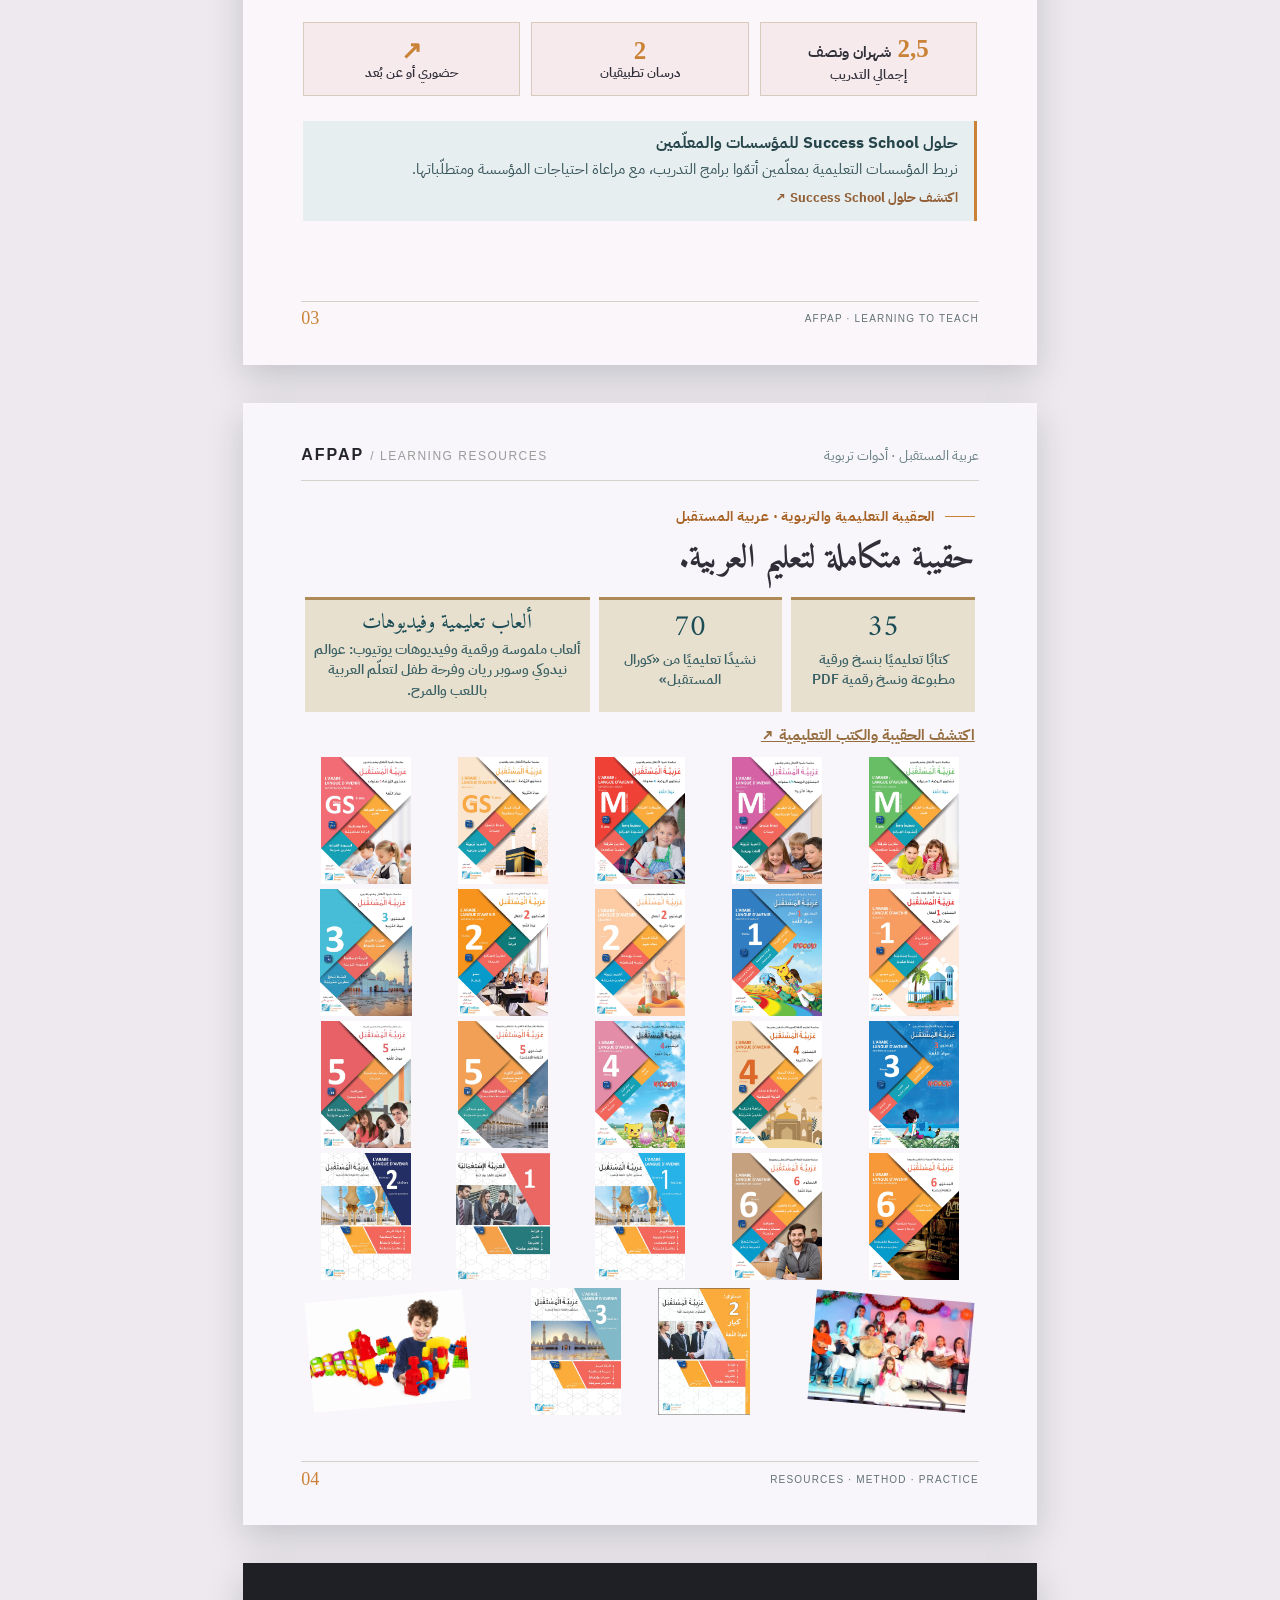
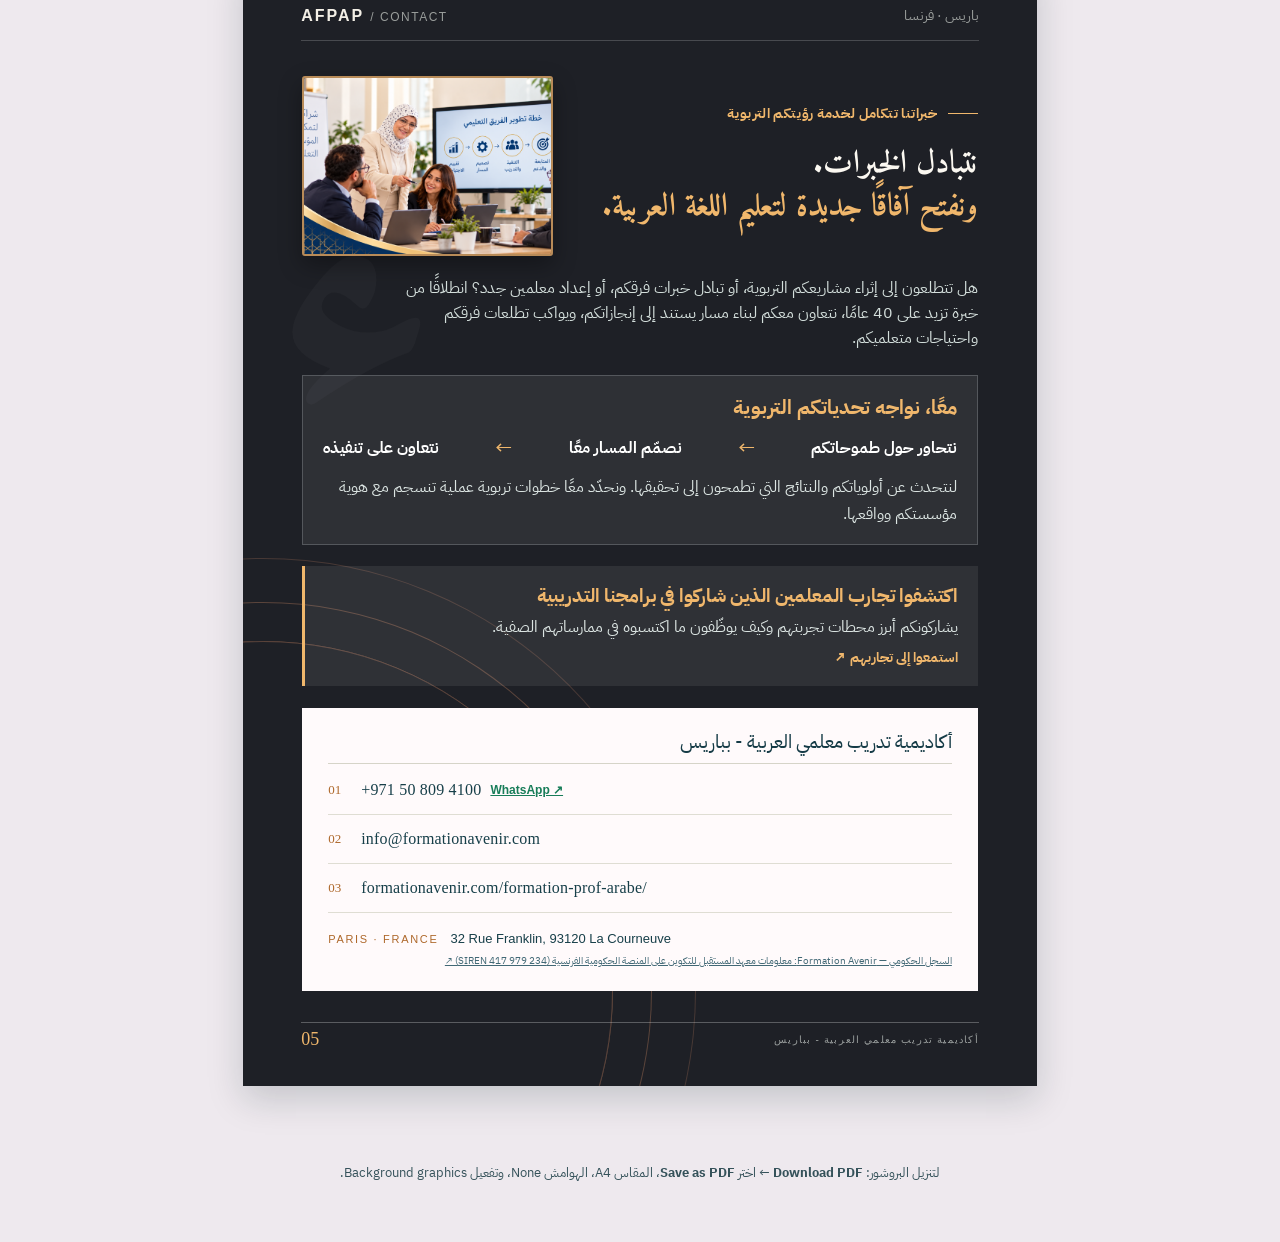
==== commit 4a2d570d: "Add clear training audience bullets on cover" ====
--- a/en/index.html
+++ b/en/index.html
@@ -64,9 +64,7 @@
 				>
 					<div class="cover-photo-shade"></div>
 					
-					<div class="cover-photo-caption">
-						<span>ننظّم دورات تدريبية لمعلّمي اللغة العربية والراغبين في التخصّص في تدريسها</span>
-					</div>
+					<div class="cover-photo-caption"><span class="caption-lead">ننظّم دورات تدريبية لـ:</span><ul class="caption-audiences"><li>معلّمي اللغة العربية والراغبين في تدريسها</li><li>المسؤولين التربويين</li><li>مديري المدارس والمؤسسات التعليمية</li></ul></div>
 				</div>
 				<footer class="cover-footer">
 					<div class="cover-modes"><span class="cover-feature">تدريب عملي</span><span class="cover-feature">حضوري أو عن بُعد</span><span class="cover-feature">تخفيض خاص للمؤسسات</span></div>
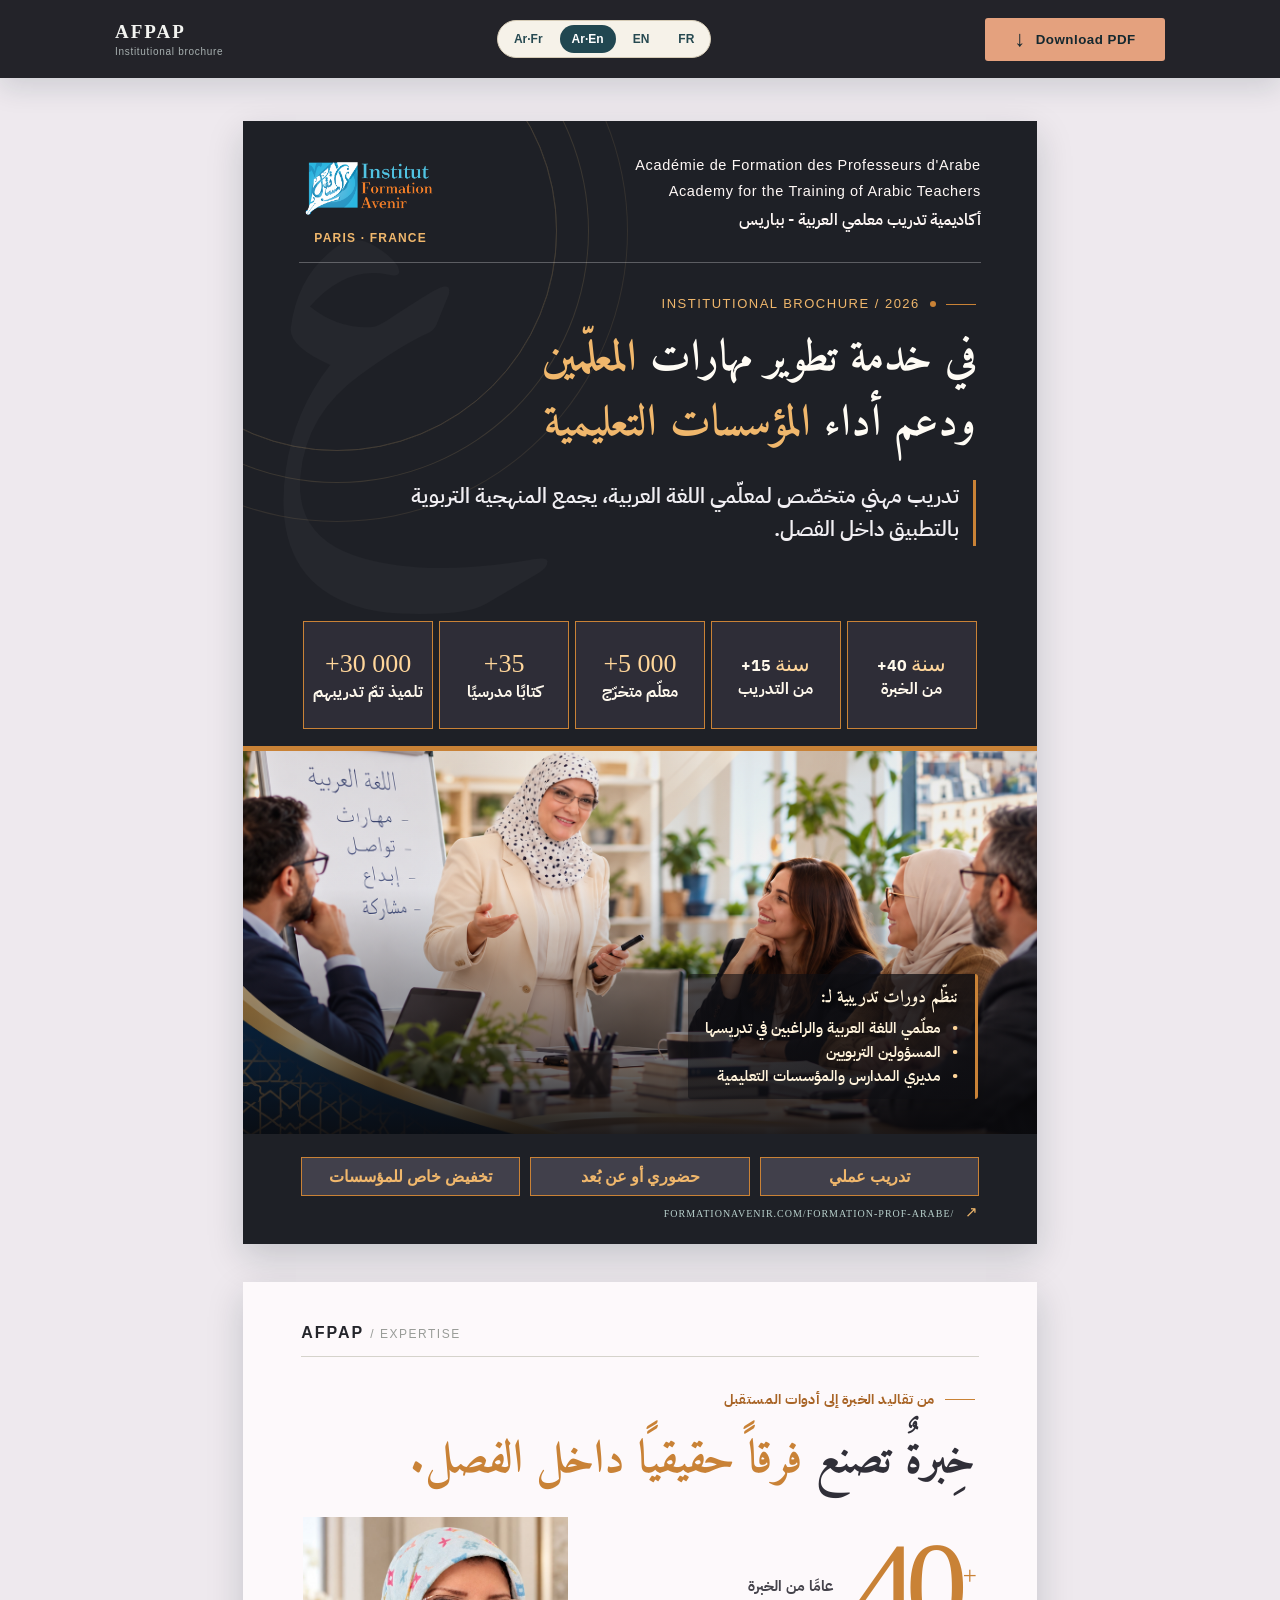
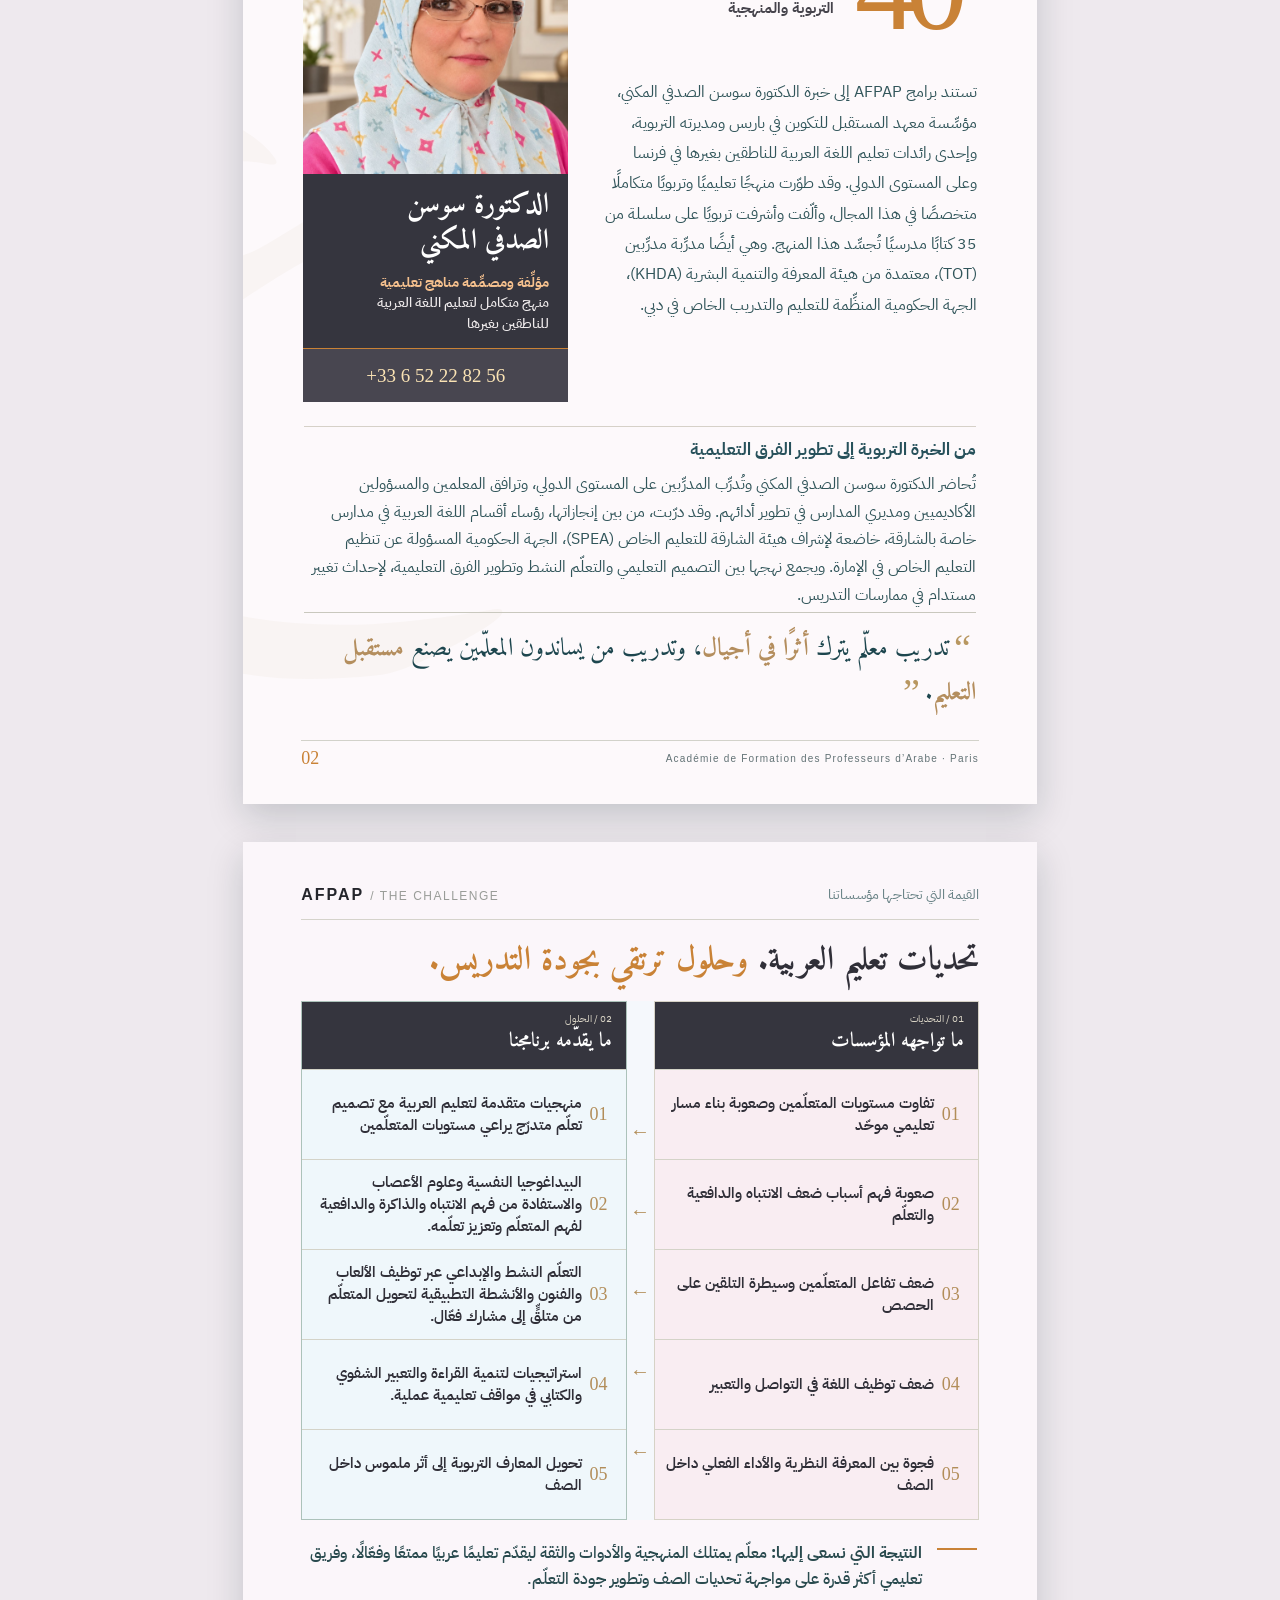
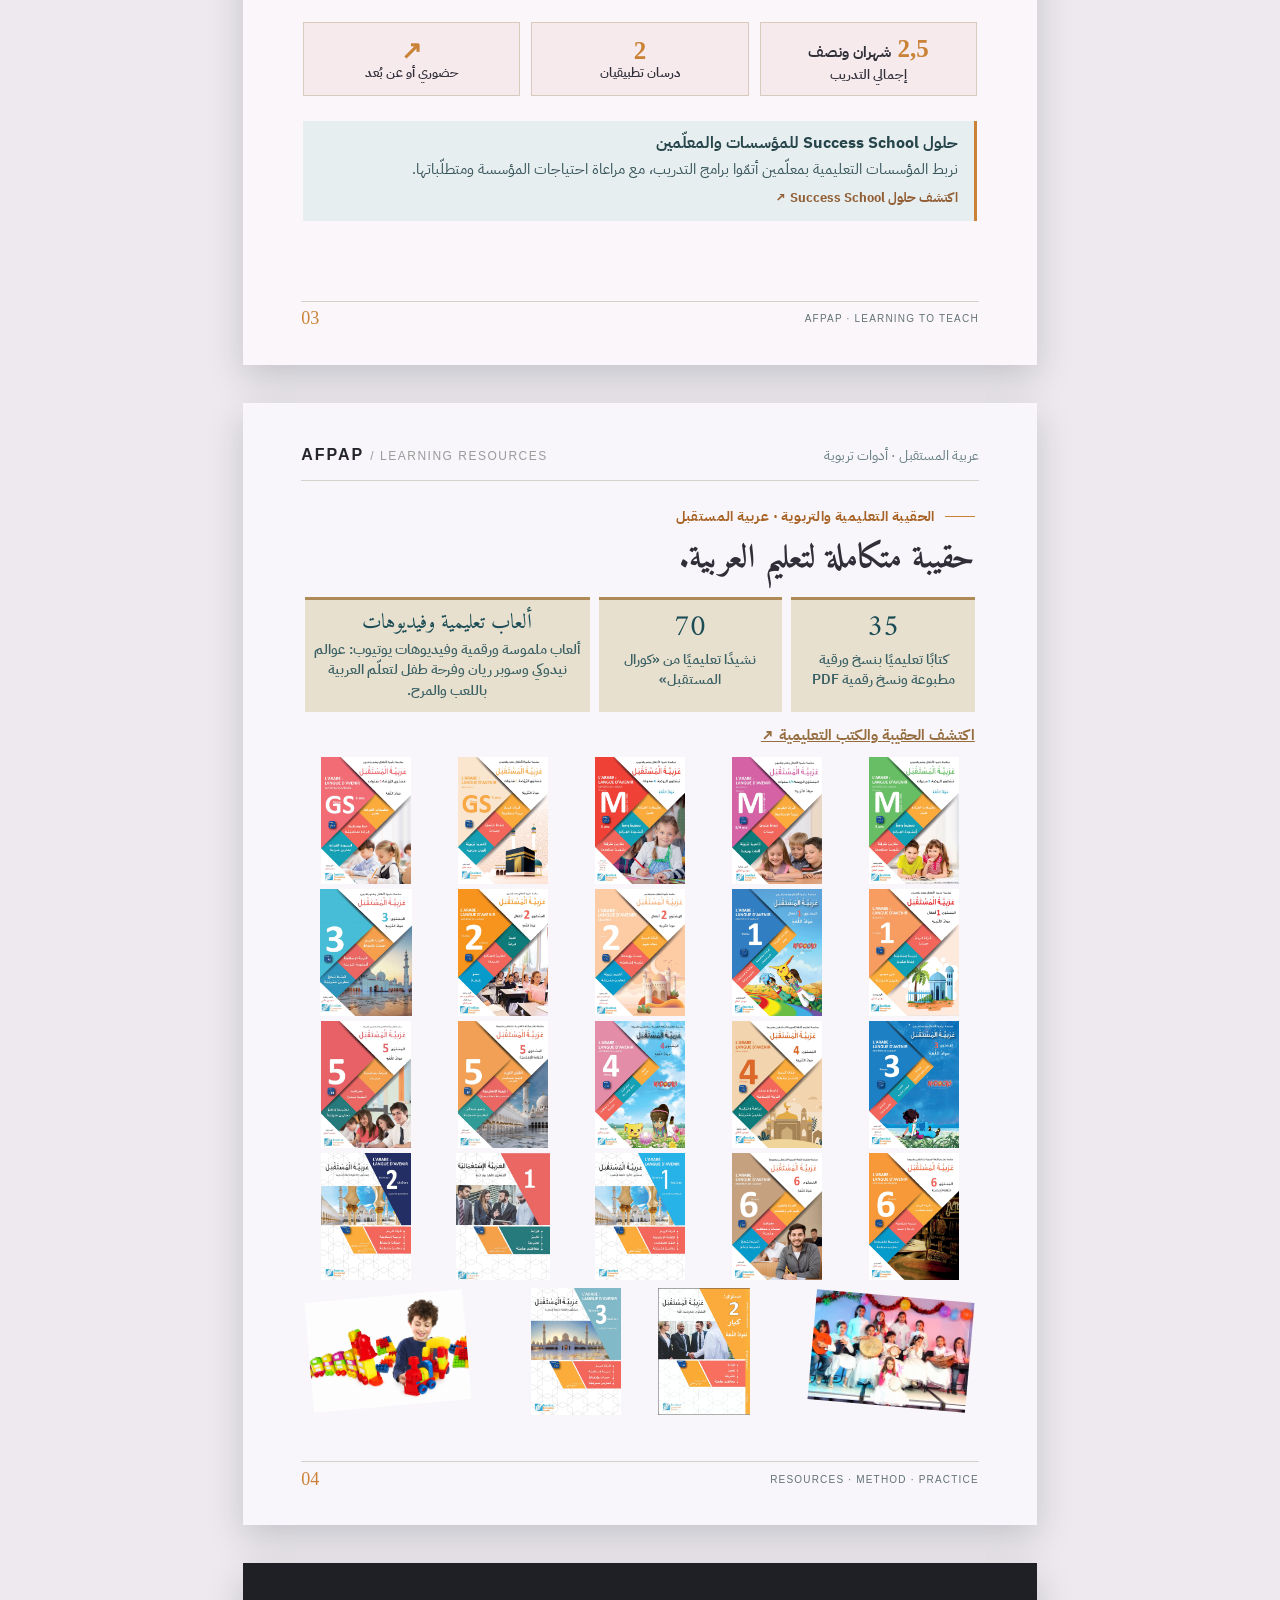
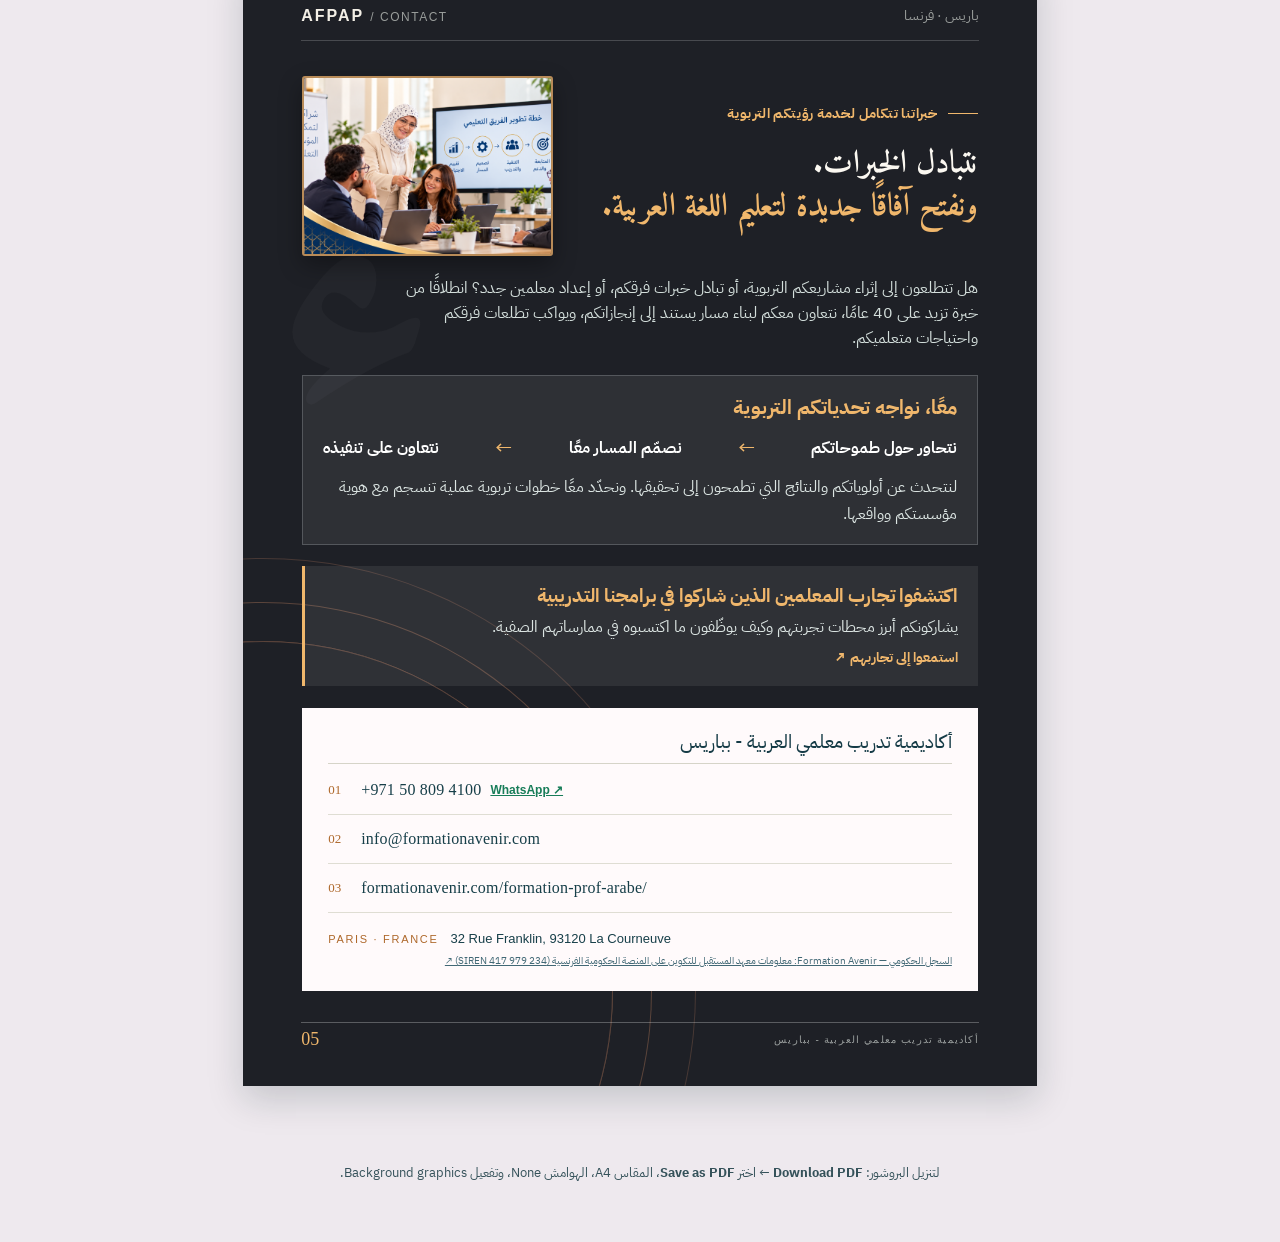
==== commit 99e80b4d: "Fix Arabic year-unit order with isolated number and unit" ====
--- a/en/index.html
+++ b/en/index.html
@@ -56,7 +56,7 @@
 						</p>
 					</div>
 				</div>
-                <div class="cover-proof" lang="ar" aria-label="مؤشرات الخبرة التربوية"><div><strong dir="ltr">+40 <small>سنة</small></strong><span>من الخبرة</span></div><div><strong dir="ltr">+15 <small>سنة</small></strong><span>من التدريب</span></div><div><strong dir="ltr">+5&nbsp;000</strong><span>معلّم متخرّج</span></div><div><strong>+35</strong><span>كتابًا مدرسيًا</span></div><div><strong dir="ltr">+30&nbsp;000</strong><span>تلميذ تمّ تدريبهم</span></div></div>
+                <div class="cover-proof" lang="ar" aria-label="مؤشرات الخبرة التربوية"><div><strong dir="ltr"><span class="cover-proof-number">+40</span><small dir="rtl">سنة</small></strong><span>من الخبرة</span></div><div><strong dir="ltr"><span class="cover-proof-number">+15</span><small dir="rtl">سنة</small></strong><span>من التدريب</span></div><div><strong dir="ltr">+5&nbsp;000</strong><span>معلّم متخرّج</span></div><div><strong>+35</strong><span>كتابًا مدرسيًا</span></div><div><strong dir="ltr">+30&nbsp;000</strong><span>تلميذ تمّ تدريبهم</span></div></div>
 				<div
 					class="cover-photo"
 					role="img"
--- a/style.css
+++ b/style.css
@@ -883,3 +883,11 @@
 .cover .cover-proof strong small{font-size:.82em;line-height:1}
 .cover .cover-proof span{font-size:16px;line-height:1.15}
 .cover .cover-proof[lang="ar"] strong{direction:ltr}
+
+/* Cover: readable training audience list without changing the photo section. */
+.cover .cover-photo-caption .caption-lead{display:block;font-size:18px;line-height:1.3}
+.cover .cover-photo-caption .caption-audiences{list-style:none;padding:0;margin:8px 0 0;display:grid;gap:4px}
+.cover .cover-photo-caption .caption-audiences li{position:relative;padding-inline-start:17px;font-family:var(--font-body),sans-serif;font-size:15px;line-height:1.35;font-weight:600;color:#fff3db}
+.cover .cover-photo-caption .caption-audiences li::before{content:"•";position:absolute;inset-inline-start:0;color:var(--cover-salmon-pale)}
+.english-only .cover .cover-photo-caption .caption-lead,.french-only .cover .cover-photo-caption .caption-lead{font-family:Georgia,serif;font-size:17px}
+.english-only .cover .cover-photo-caption .caption-audiences li,.french-only .cover .cover-photo-caption .caption-audiences li{font-family:Arial,sans-serif;font-size:15px}
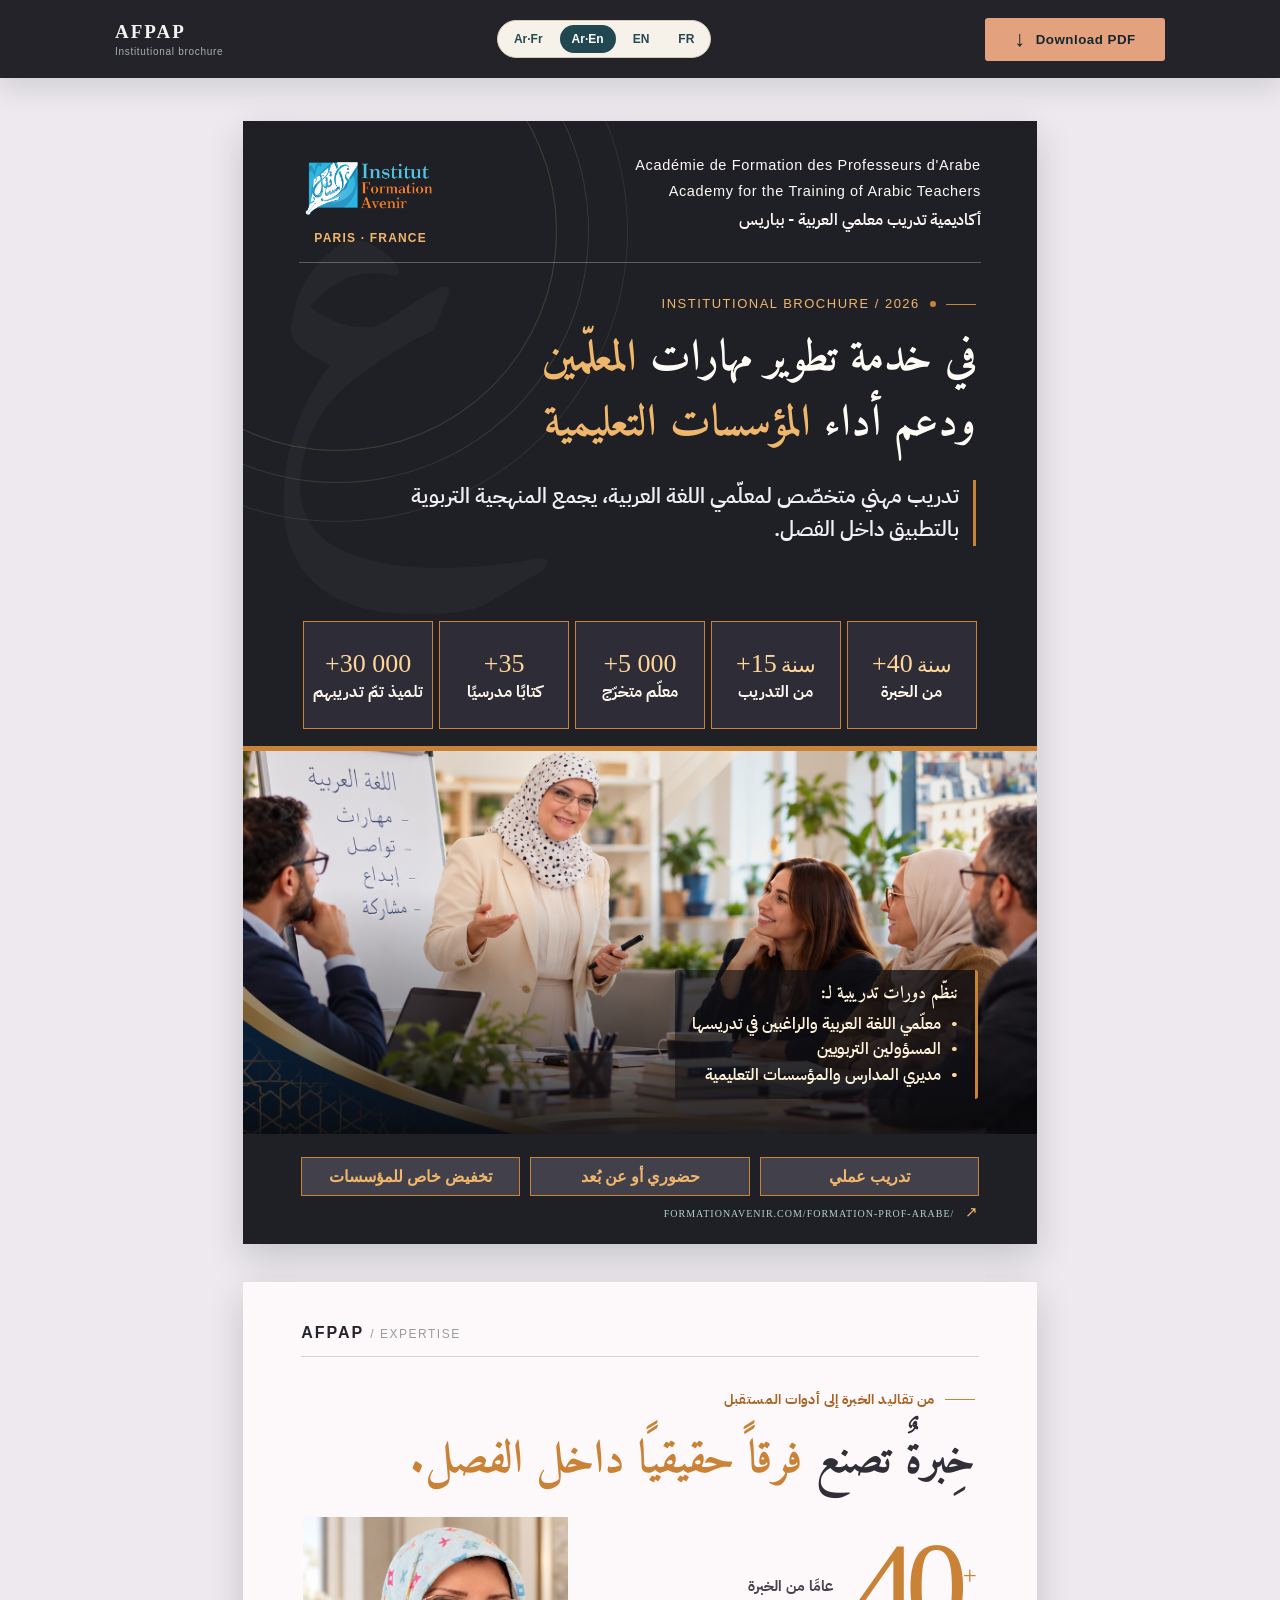
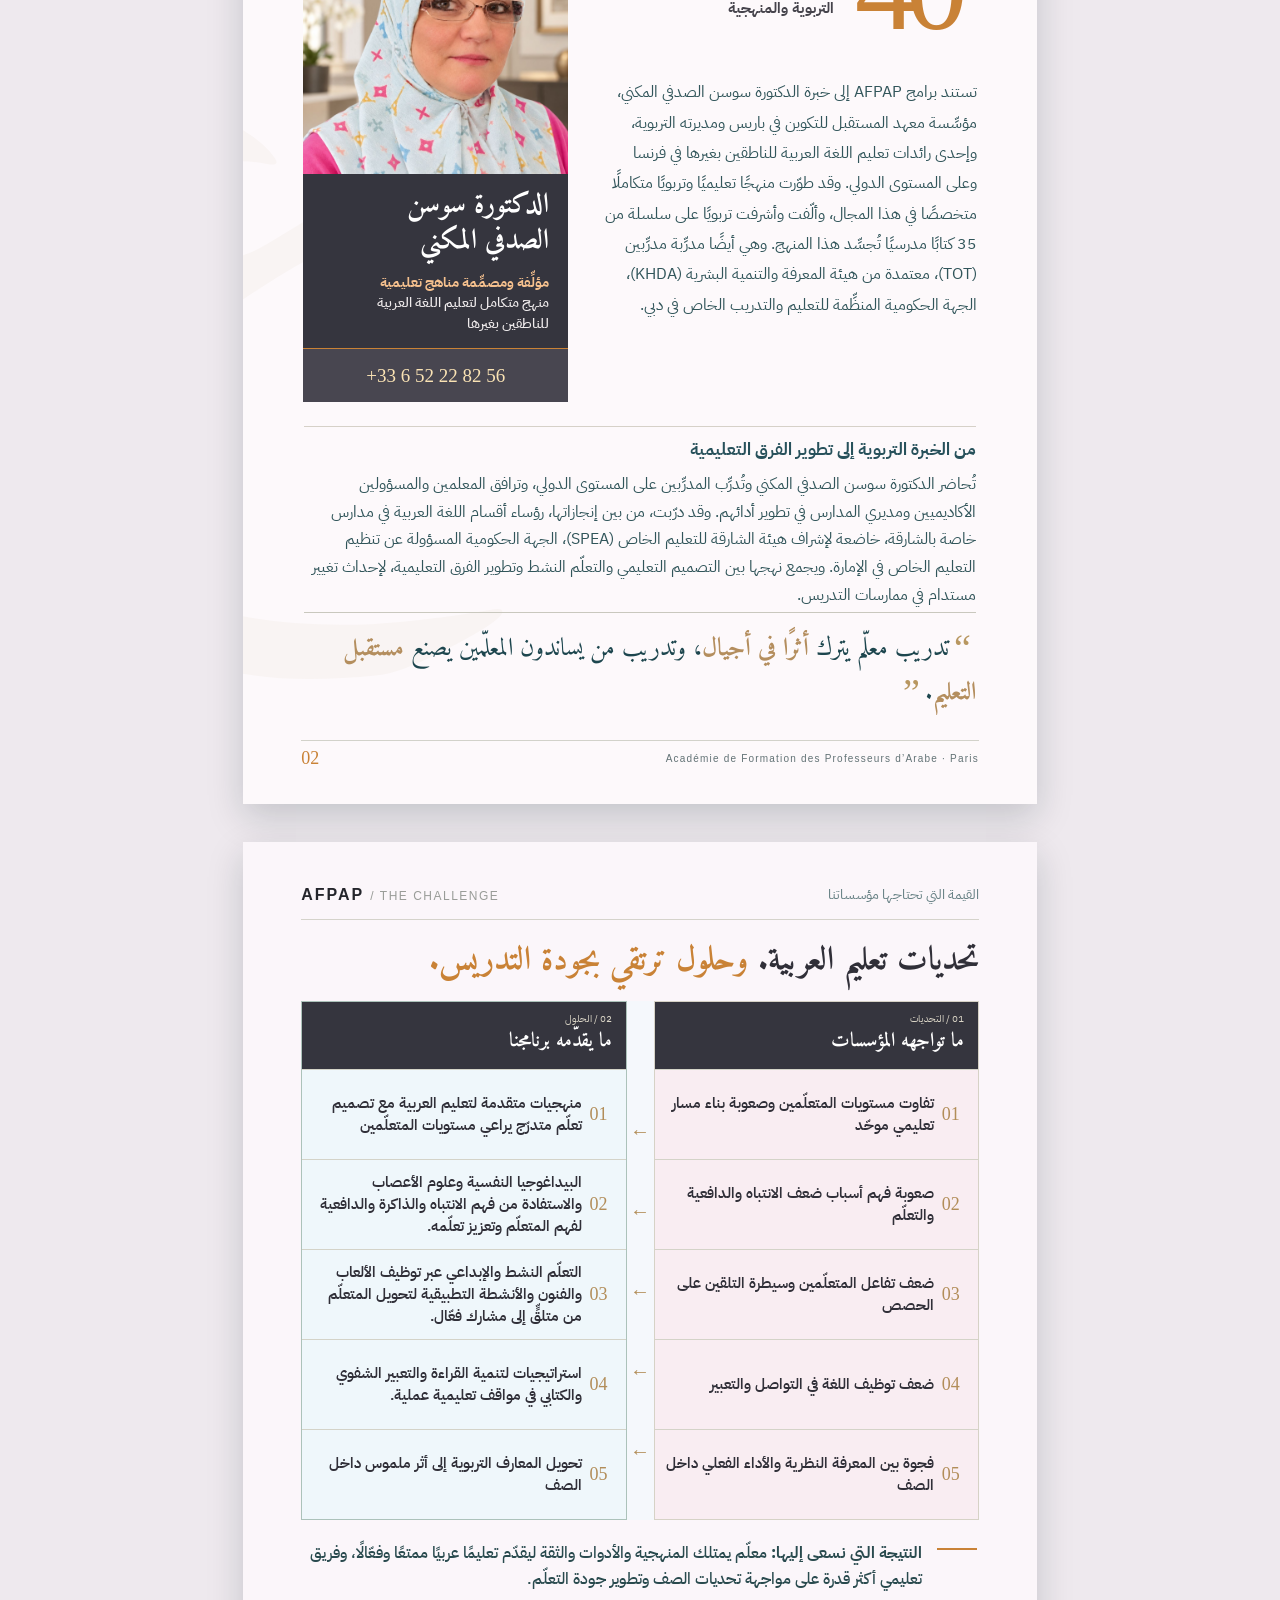
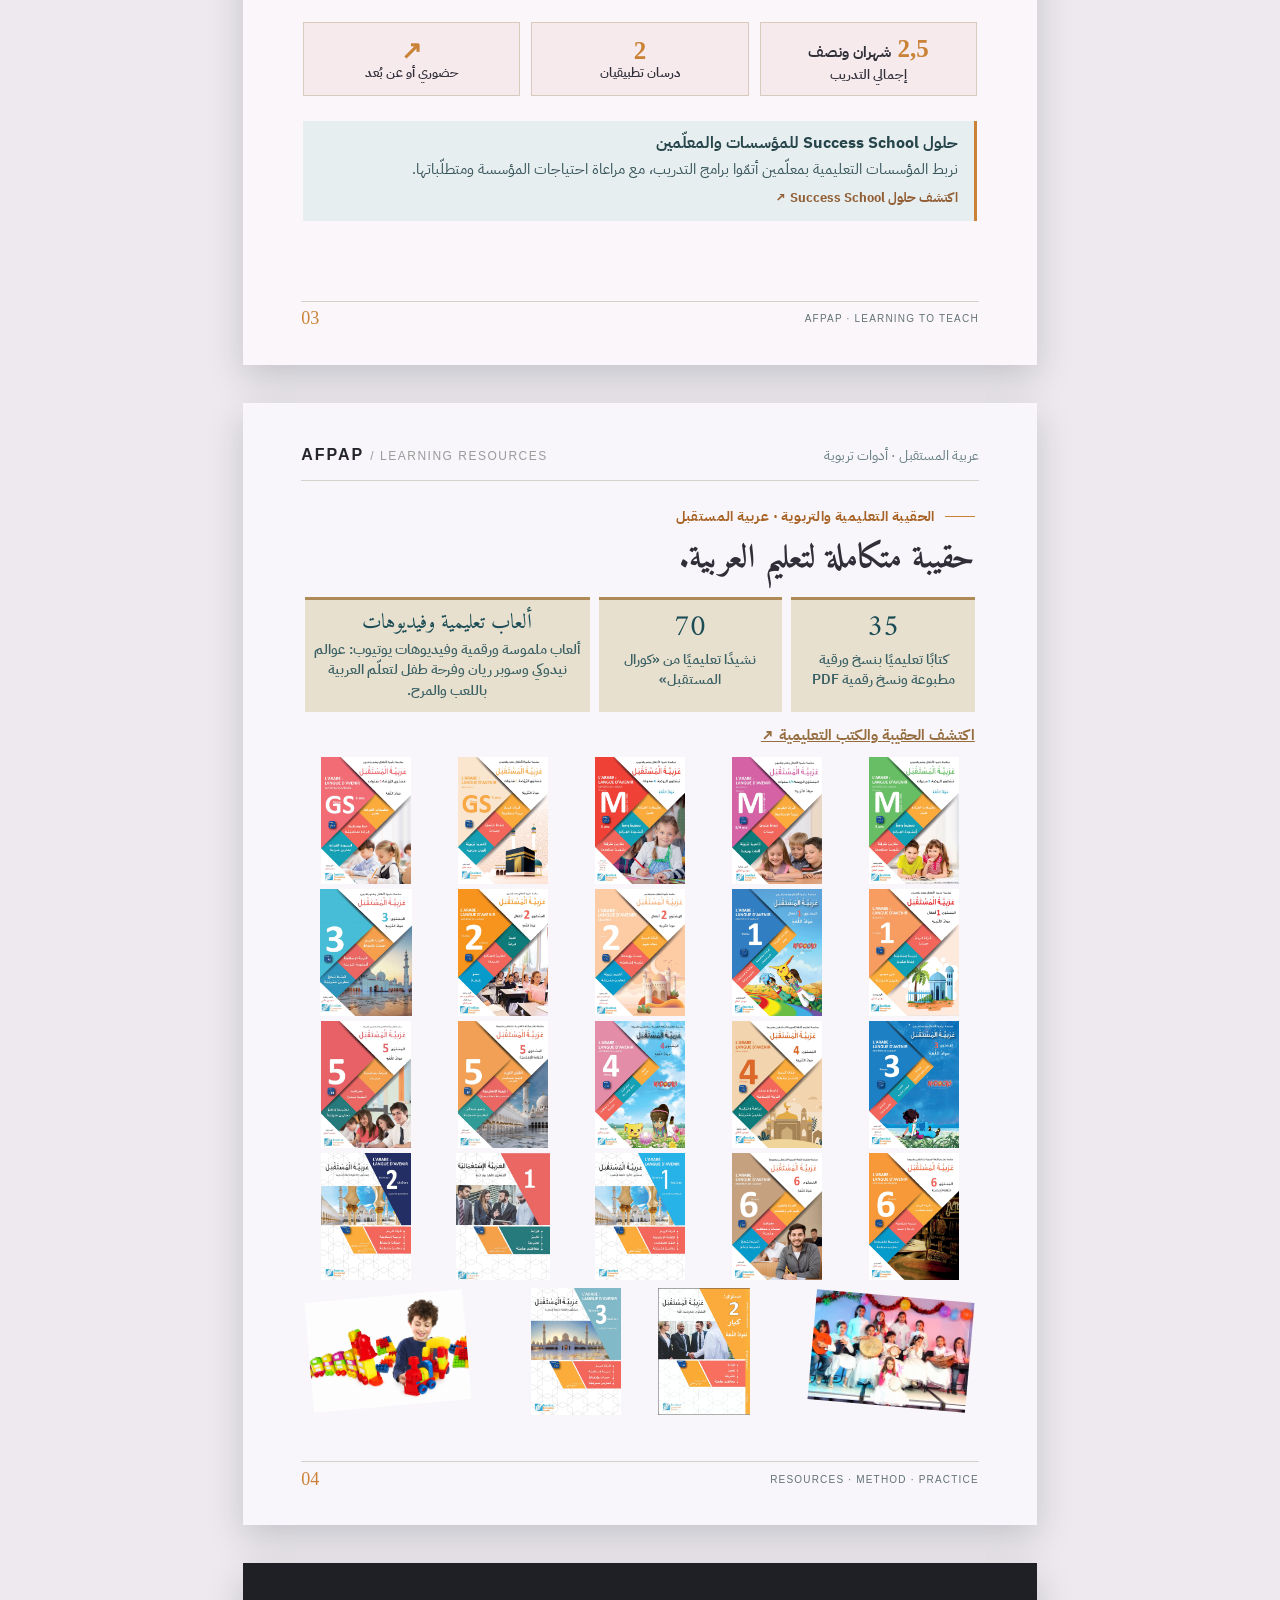
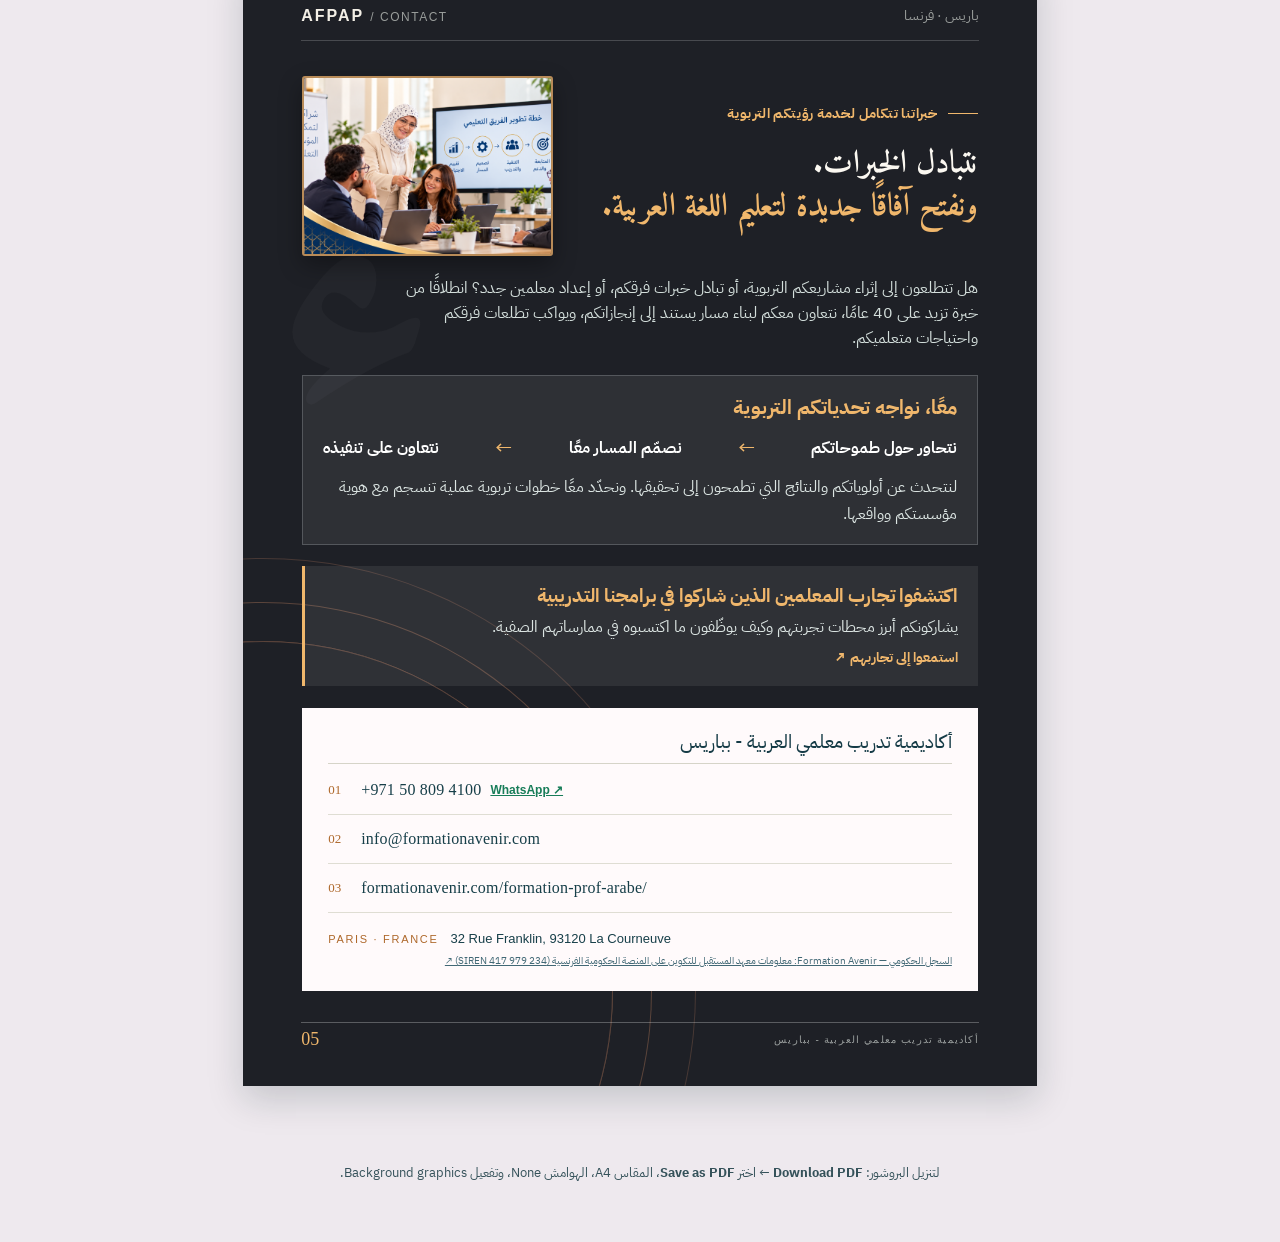
==== commit 2cd6cc34: "Use fixed-order year unit markup in Arabic cover" ====
--- a/en/index.html
+++ b/en/index.html
@@ -56,7 +56,7 @@
 						</p>
 					</div>
 				</div>
-                <div class="cover-proof" lang="ar" aria-label="مؤشرات الخبرة التربوية"><div><strong dir="ltr"><span class="cover-proof-number">+40</span><small dir="rtl">سنة</small></strong><span>من الخبرة</span></div><div><strong dir="ltr"><span class="cover-proof-number">+15</span><small dir="rtl">سنة</small></strong><span>من التدريب</span></div><div><strong dir="ltr">+5&nbsp;000</strong><span>معلّم متخرّج</span></div><div><strong>+35</strong><span>كتابًا مدرسيًا</span></div><div><strong dir="ltr">+30&nbsp;000</strong><span>تلميذ تمّ تدريبهم</span></div></div>
+                <div class="cover-proof" lang="ar" aria-label="مؤشرات الخبرة التربوية"><div><strong class="cover-proof-year"><span class="cover-proof-number">+40</span><small>سنة</small></strong><span>من الخبرة</span></div><div><strong class="cover-proof-year"><span class="cover-proof-number">+15</span><small>سنة</small></strong><span>من التدريب</span></div><div><strong dir="ltr">+5&nbsp;000</strong><span>معلّم متخرّج</span></div><div><strong>+35</strong><span>كتابًا مدرسيًا</span></div><div><strong dir="ltr">+30&nbsp;000</strong><span>تلميذ تمّ تدريبهم</span></div></div>
 				<div
 					class="cover-photo"
 					role="img"
--- a/style.css
+++ b/style.css
@@ -887,7 +887,12 @@
 /* Cover: readable training audience list without changing the photo section. */
 .cover .cover-photo-caption .caption-lead{display:block;font-size:18px;line-height:1.3}
 .cover .cover-photo-caption .caption-audiences{list-style:none;padding:0;margin:8px 0 0;display:grid;gap:4px}
-.cover .cover-photo-caption .caption-audiences li{position:relative;padding-inline-start:17px;font-family:var(--font-body),sans-serif;font-size:15px;line-height:1.35;font-weight:600;color:#fff3db}
+.cover .cover-photo-caption .caption-audiences li{position:relative;padding-inline-start:17px;font-family:var(--font-body),sans-serif;font-size:16px;line-height:1.35;font-weight:600;color:#fff3db}
 .cover .cover-photo-caption .caption-audiences li::before{content:"•";position:absolute;inset-inline-start:0;color:var(--cover-salmon-pale)}
-.english-only .cover .cover-photo-caption .caption-lead,.french-only .cover .cover-photo-caption .caption-lead{font-family:Georgia,serif;font-size:17px}
-.english-only .cover .cover-photo-caption .caption-audiences li,.french-only .cover .cover-photo-caption .caption-audiences li{font-family:Arial,sans-serif;font-size:15px}
+.english-only .cover .cover-photo-caption .caption-lead,.french-only .cover .cover-photo-caption .caption-lead{font-family:Georgia,serif;font-size:18px}
+.english-only .cover .cover-photo-caption .caption-audiences li,.french-only .cover .cover-photo-caption .caption-audiences li{font-family:Arial,sans-serif;font-size:16px}
+
+/* Keep the Arabic year unit after its numeric value in visual LTR order. */
+.cover .cover-proof[lang="ar"] strong:has(.cover-proof-number){direction:ltr;flex-direction:row;unicode-bidi:isolate}
+.cover .cover-proof[lang="ar"] .cover-proof-number{display:inline;direction:ltr;unicode-bidi:isolate;font:inherit;color:inherit;margin:0}
+.cover .cover-proof[lang="ar"] strong small{direction:rtl;unicode-bidi:isolate}
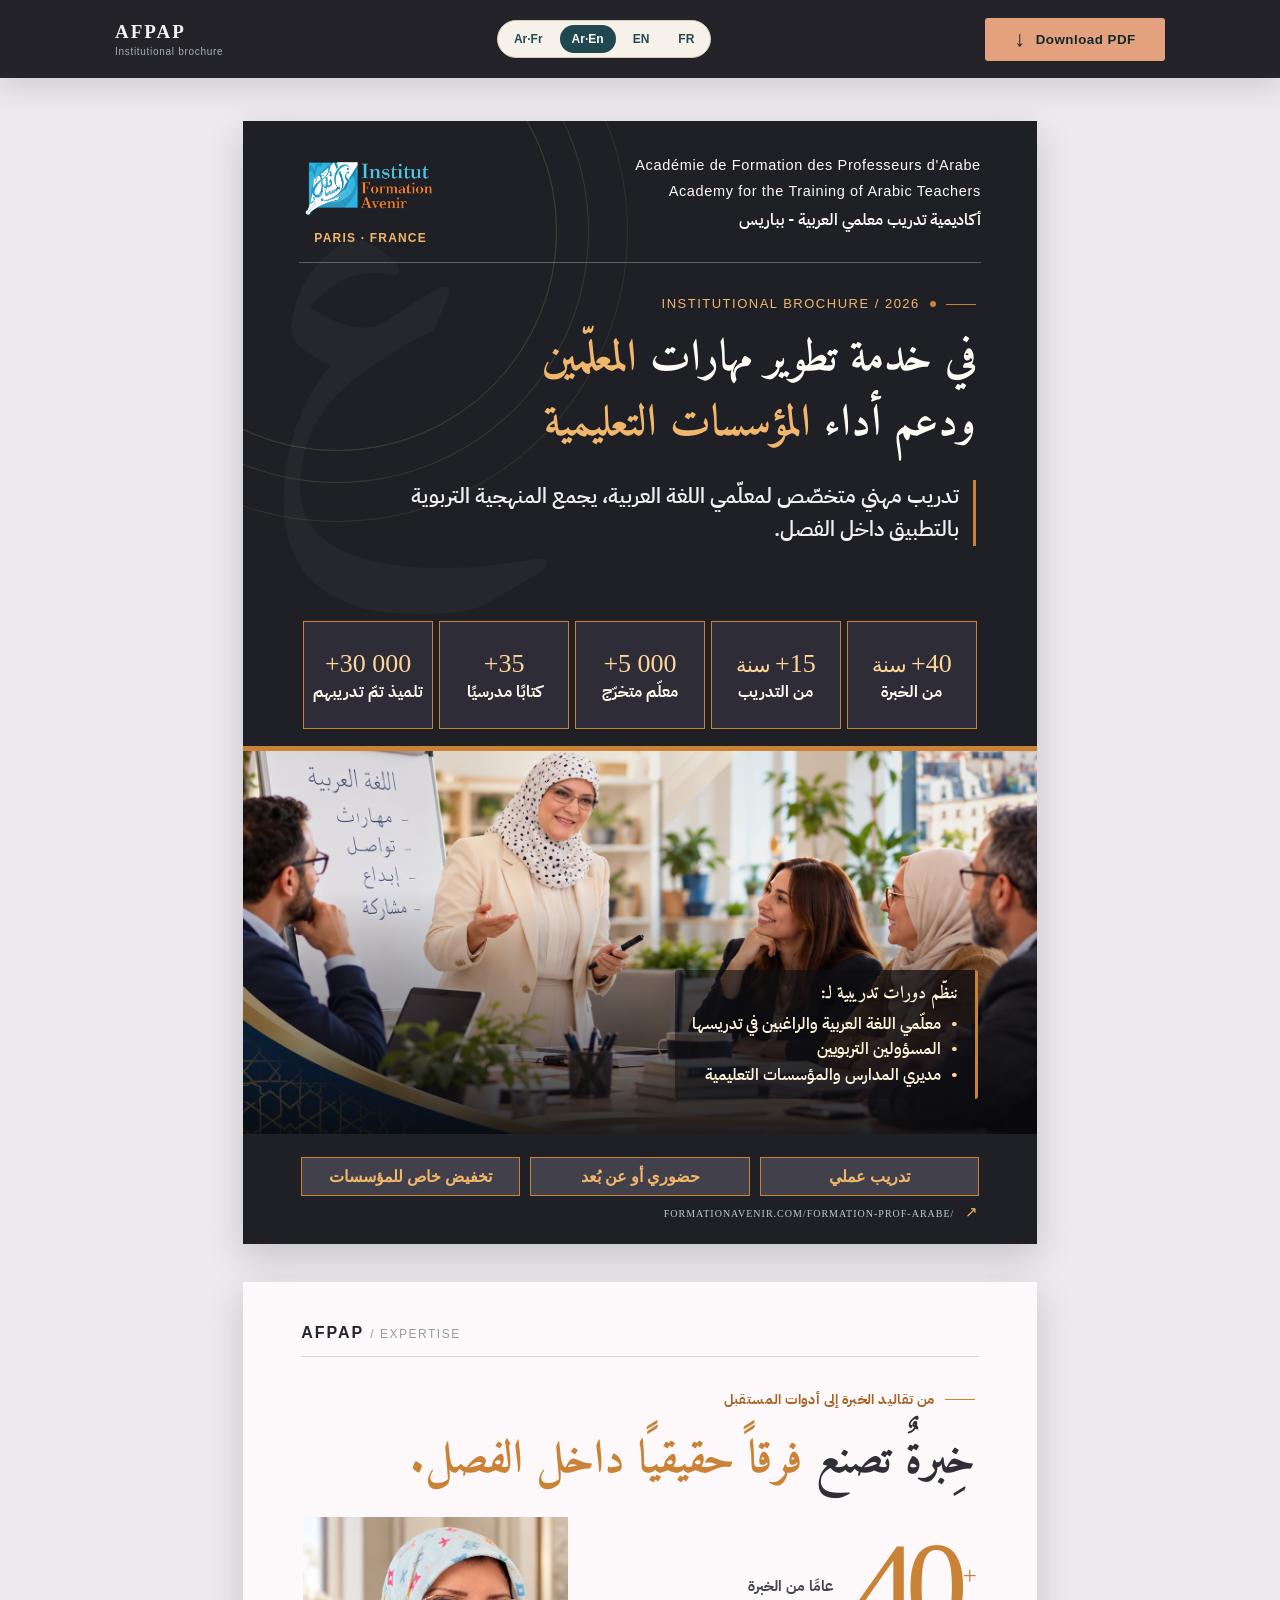
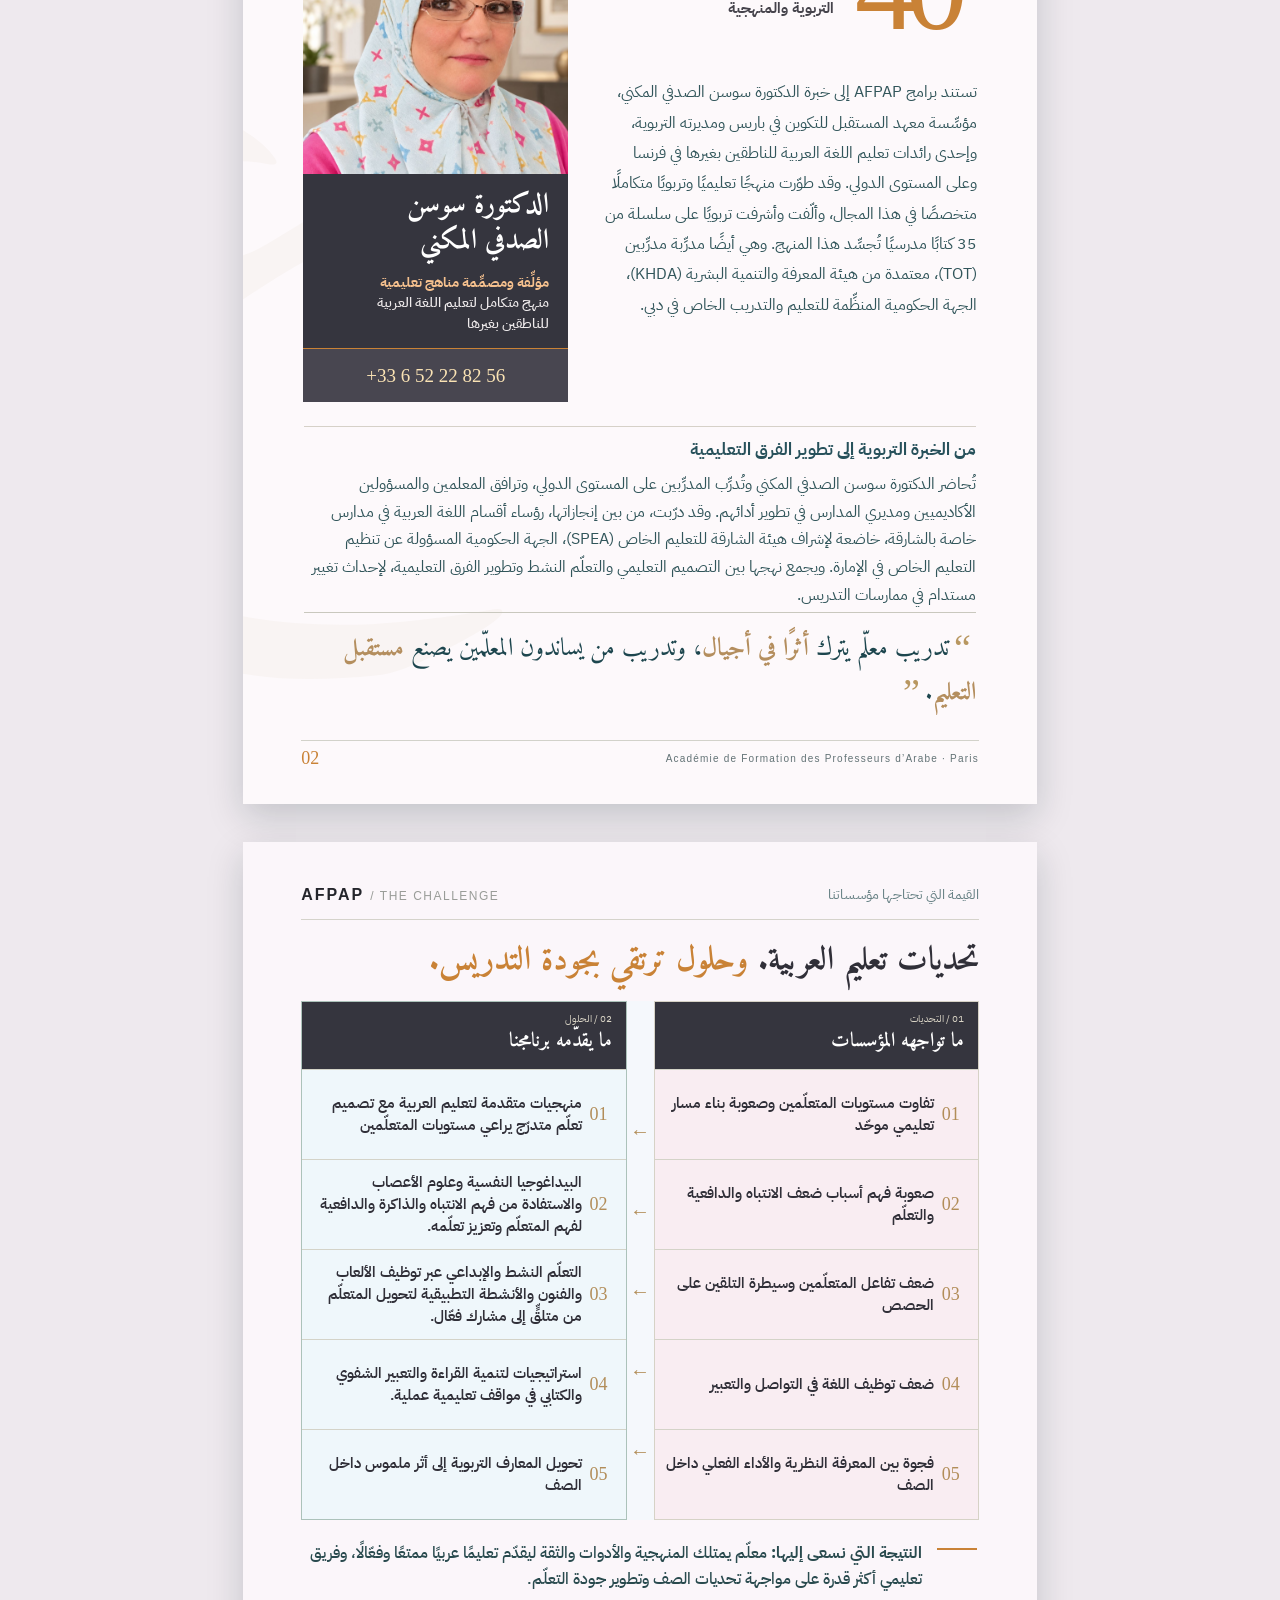
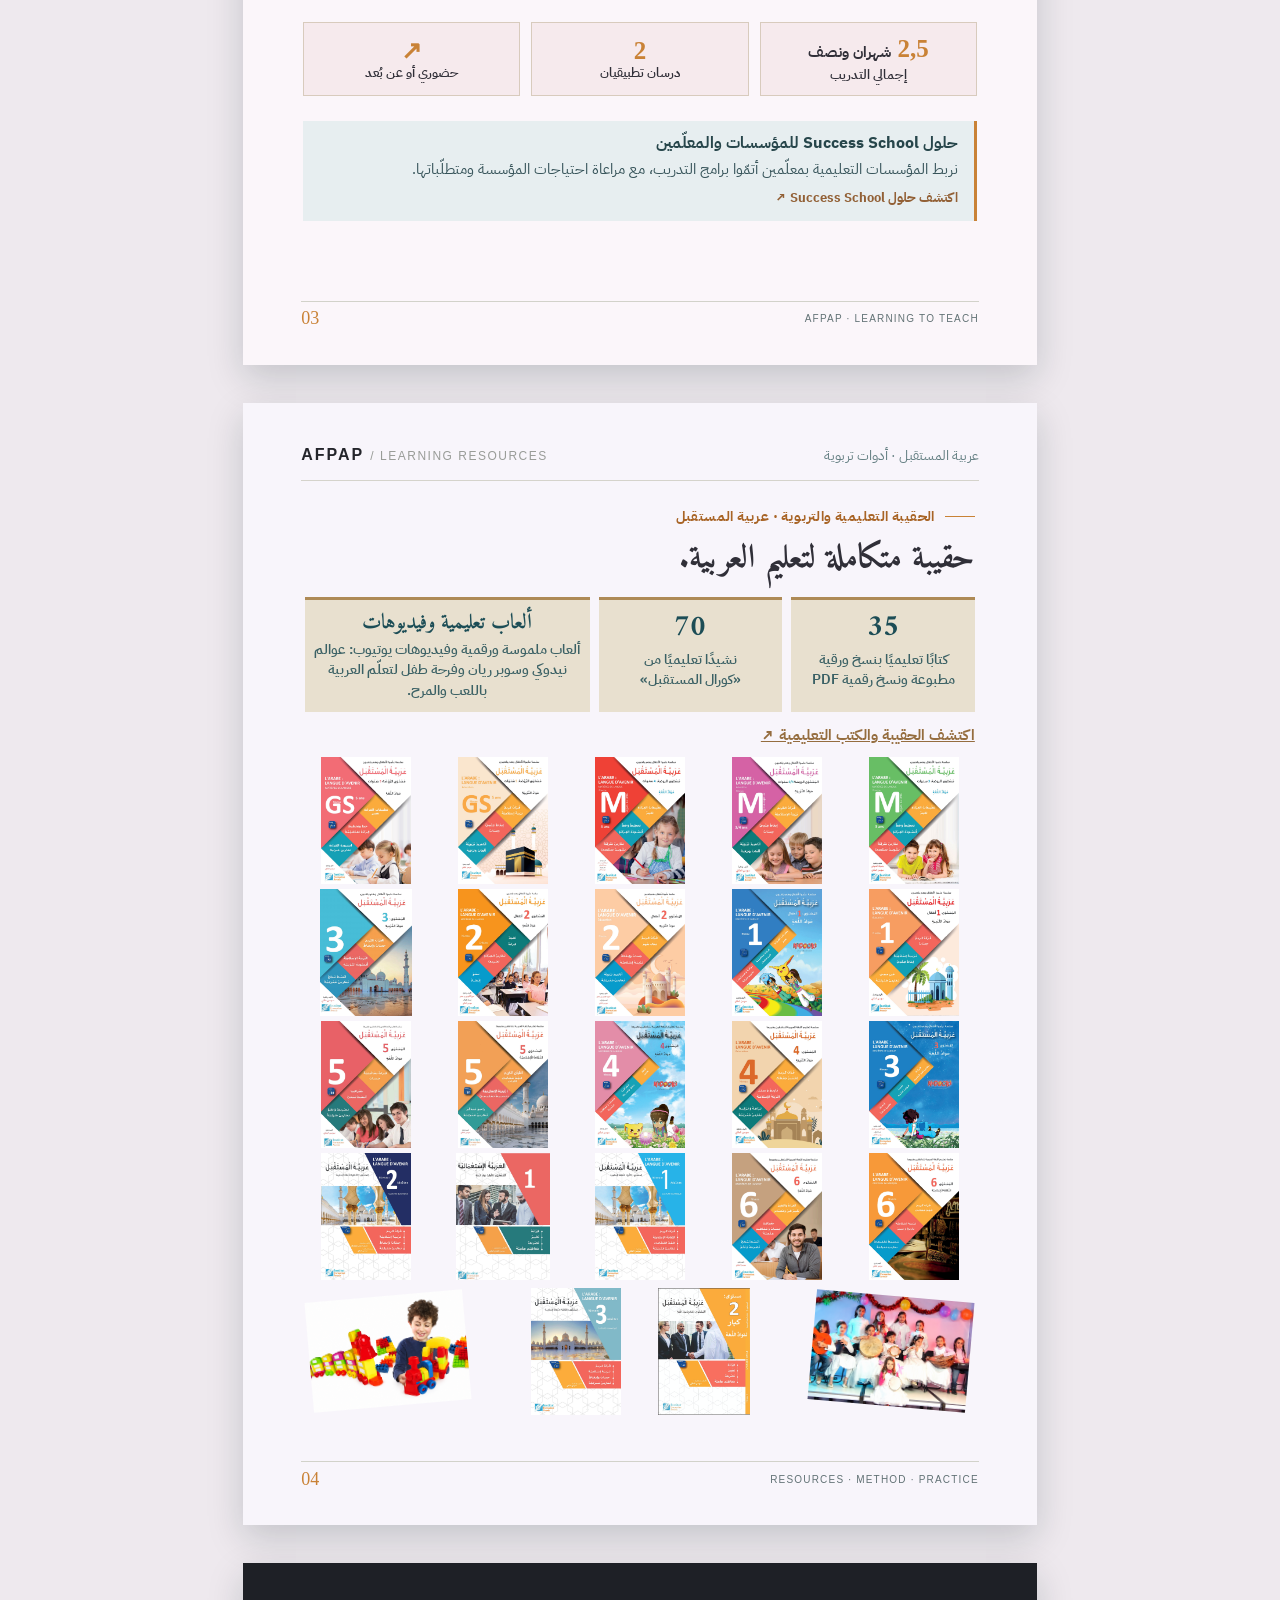
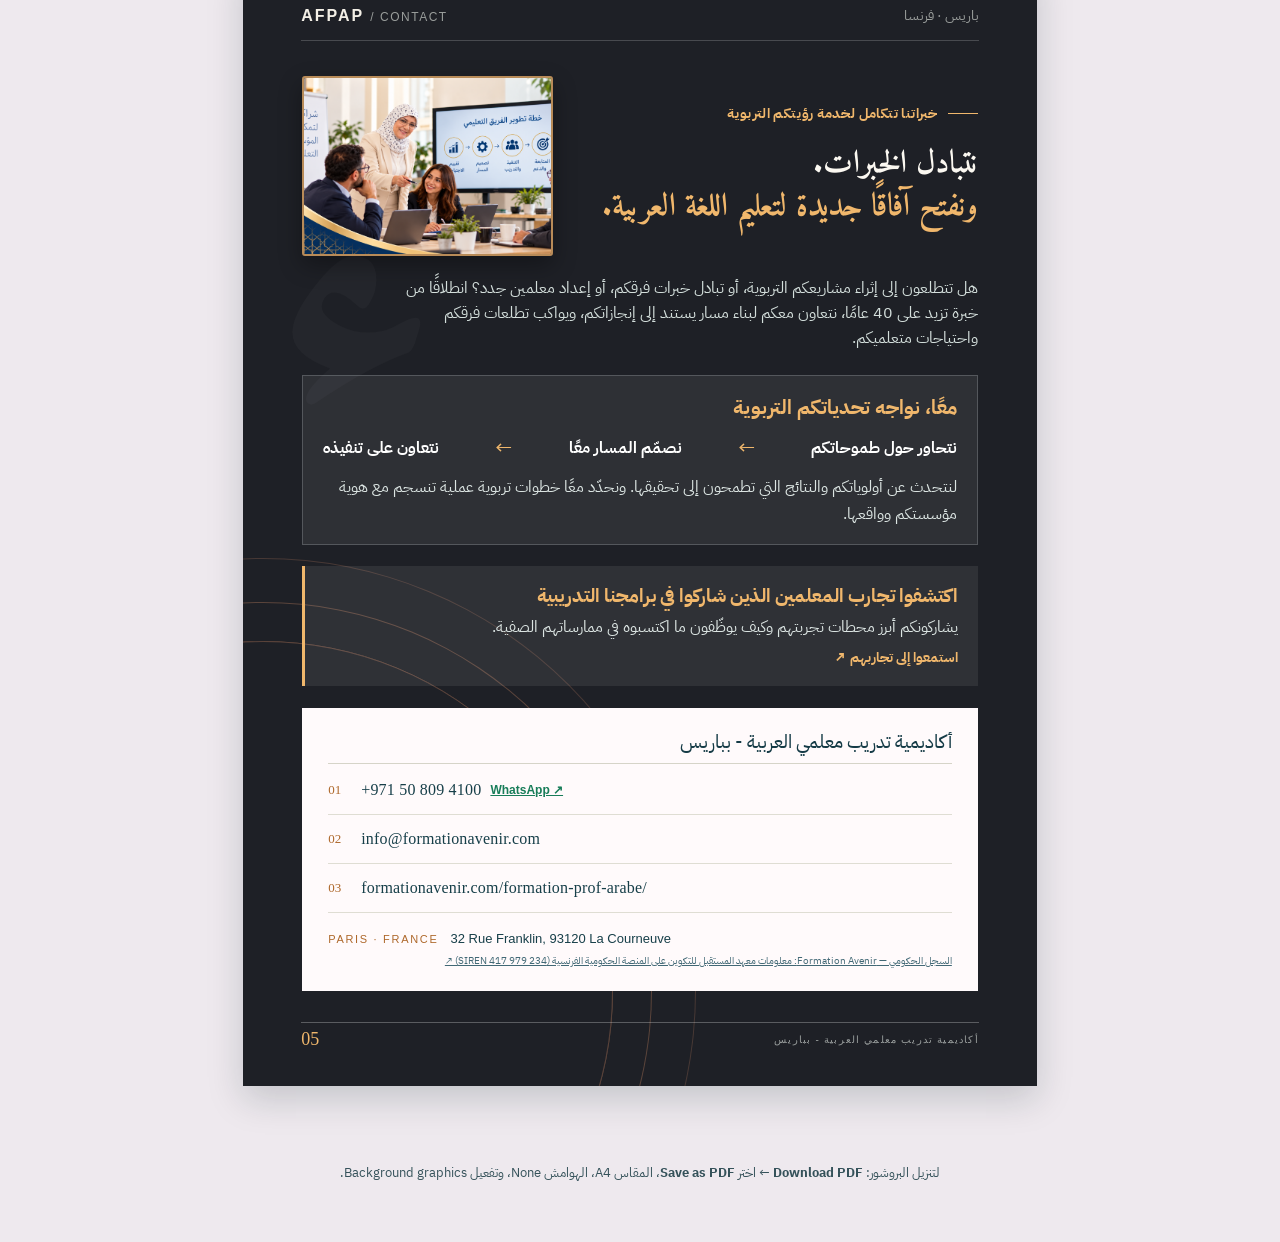
==== commit 7f1eb823: "Put Future Choir Arabic name on a separate line in resource card" ====
--- a/en/index.html
+++ b/en/index.html
@@ -205,7 +205,7 @@
 					<div class="page-head-brand">AFPAP <span>/ LEARNING RESOURCES</span></div>
 					<span class="page-head-series">عربية المستقبل · أدوات تربوية</span>
 				</div>
-				<div class="resources-intro"><span class="kicker">الحقيبة التعليمية والتربوية · عربية المستقبل</span><h2>حقيبة متكاملة لتعليم العربية.</h2><div class="kit-facts"><div><strong>35</strong><span>كتابًا تعليميًا بنسخ ورقية مطبوعة ونسخ رقمية PDF</span></div><div><strong>70</strong><span>نشيدًا تعليميًا من «كورال المستقبل»</span></div><div><strong>ألعاب تعليمية وفيديوهات</strong><span>ألعاب ملموسة ورقمية وفيديوهات يوتيوب: عوالم نيدوكي وسوبر ريان وفرحة طفل لتعلّم العربية باللعب والمرح.</span></div></div><a class="resource-link" href="https://www.formationavenir.com/nos-manuels-scolaires/">اكتشف الحقيبة والكتب التعليمية ↗</a></div>
+				<div class="resources-intro"><span class="kicker">الحقيبة التعليمية والتربوية · عربية المستقبل</span><h2>حقيبة متكاملة لتعليم العربية.</h2><div class="kit-facts"><div><strong>35</strong><span>كتابًا تعليميًا بنسخ ورقية مطبوعة ونسخ رقمية PDF</span></div><div><strong>70</strong><span>نشيدًا تعليميًا من<br />«كورال المستقبل»</span></div><div><strong>ألعاب تعليمية وفيديوهات</strong><span>ألعاب ملموسة ورقمية وفيديوهات يوتيوب: عوالم نيدوكي وسوبر ريان وفرحة طفل لتعلّم العربية باللعب والمرح.</span></div></div><a class="resource-link" href="https://www.formationavenir.com/nos-manuels-scolaires/">اكتشف الحقيبة والكتب التعليمية ↗</a></div>
 				<div class="resource-books resource-books--gallery" aria-label="أغلفة الكتب التعليمية الاثنان والعشرون"><div class="resources-book-main">
 <div class="resource-book-cover collection-cover--01" role="img" aria-label="غلاف الكتاب 1"></div>
 <div class="resource-book-cover collection-cover--02" role="img" aria-label="غلاف الكتاب 2"></div>
--- a/style.css
+++ b/style.css
@@ -896,3 +896,12 @@
 .cover .cover-proof[lang="ar"] strong:has(.cover-proof-number){direction:ltr;flex-direction:row;unicode-bidi:isolate}
 .cover .cover-proof[lang="ar"] .cover-proof-number{display:inline;direction:ltr;unicode-bidi:isolate;font:inherit;color:inherit;margin:0}
 .cover .cover-proof[lang="ar"] strong small{direction:rtl;unicode-bidi:isolate}
+
+/* Explicit layout avoids bidi / flex reversal of Arabic year labels. */
+.cover .cover-proof[lang="ar"] strong.cover-proof-year{display:grid;grid-template-columns:max-content max-content;align-items:baseline;justify-content:center;column-gap:4px;direction:rtl}
+.cover .cover-proof[lang="ar"] strong.cover-proof-year .cover-proof-number{grid-column:1;grid-row:1;direction:ltr;unicode-bidi:isolate;font-size:26px}
+.cover .cover-proof[lang="ar"] strong.cover-proof-year small{grid-column:2;grid-row:1;direction:rtl;unicode-bidi:isolate}
+
+/* Page 4: make all three resource headings stronger than their bold descriptions. */
+.resources .kit-facts strong{font-weight:800}
+.resources .kit-facts span{font-weight:600}
